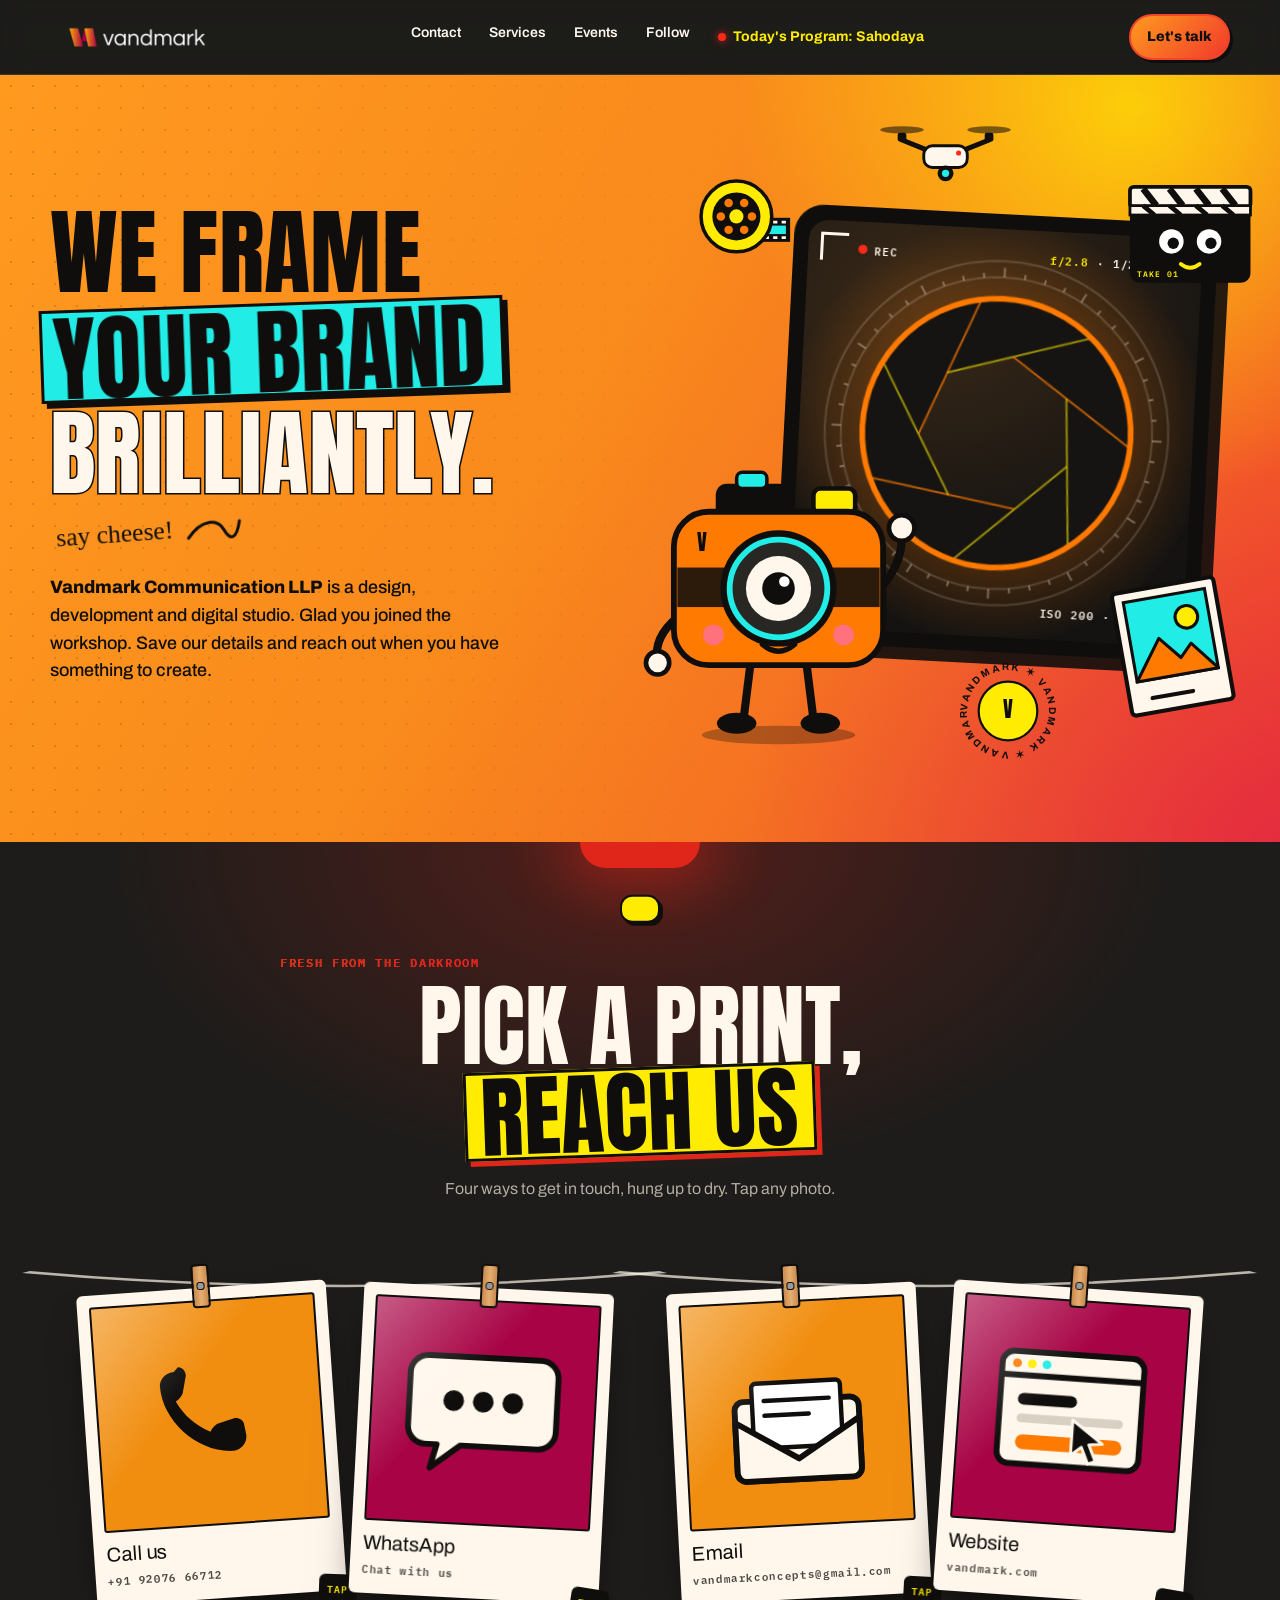
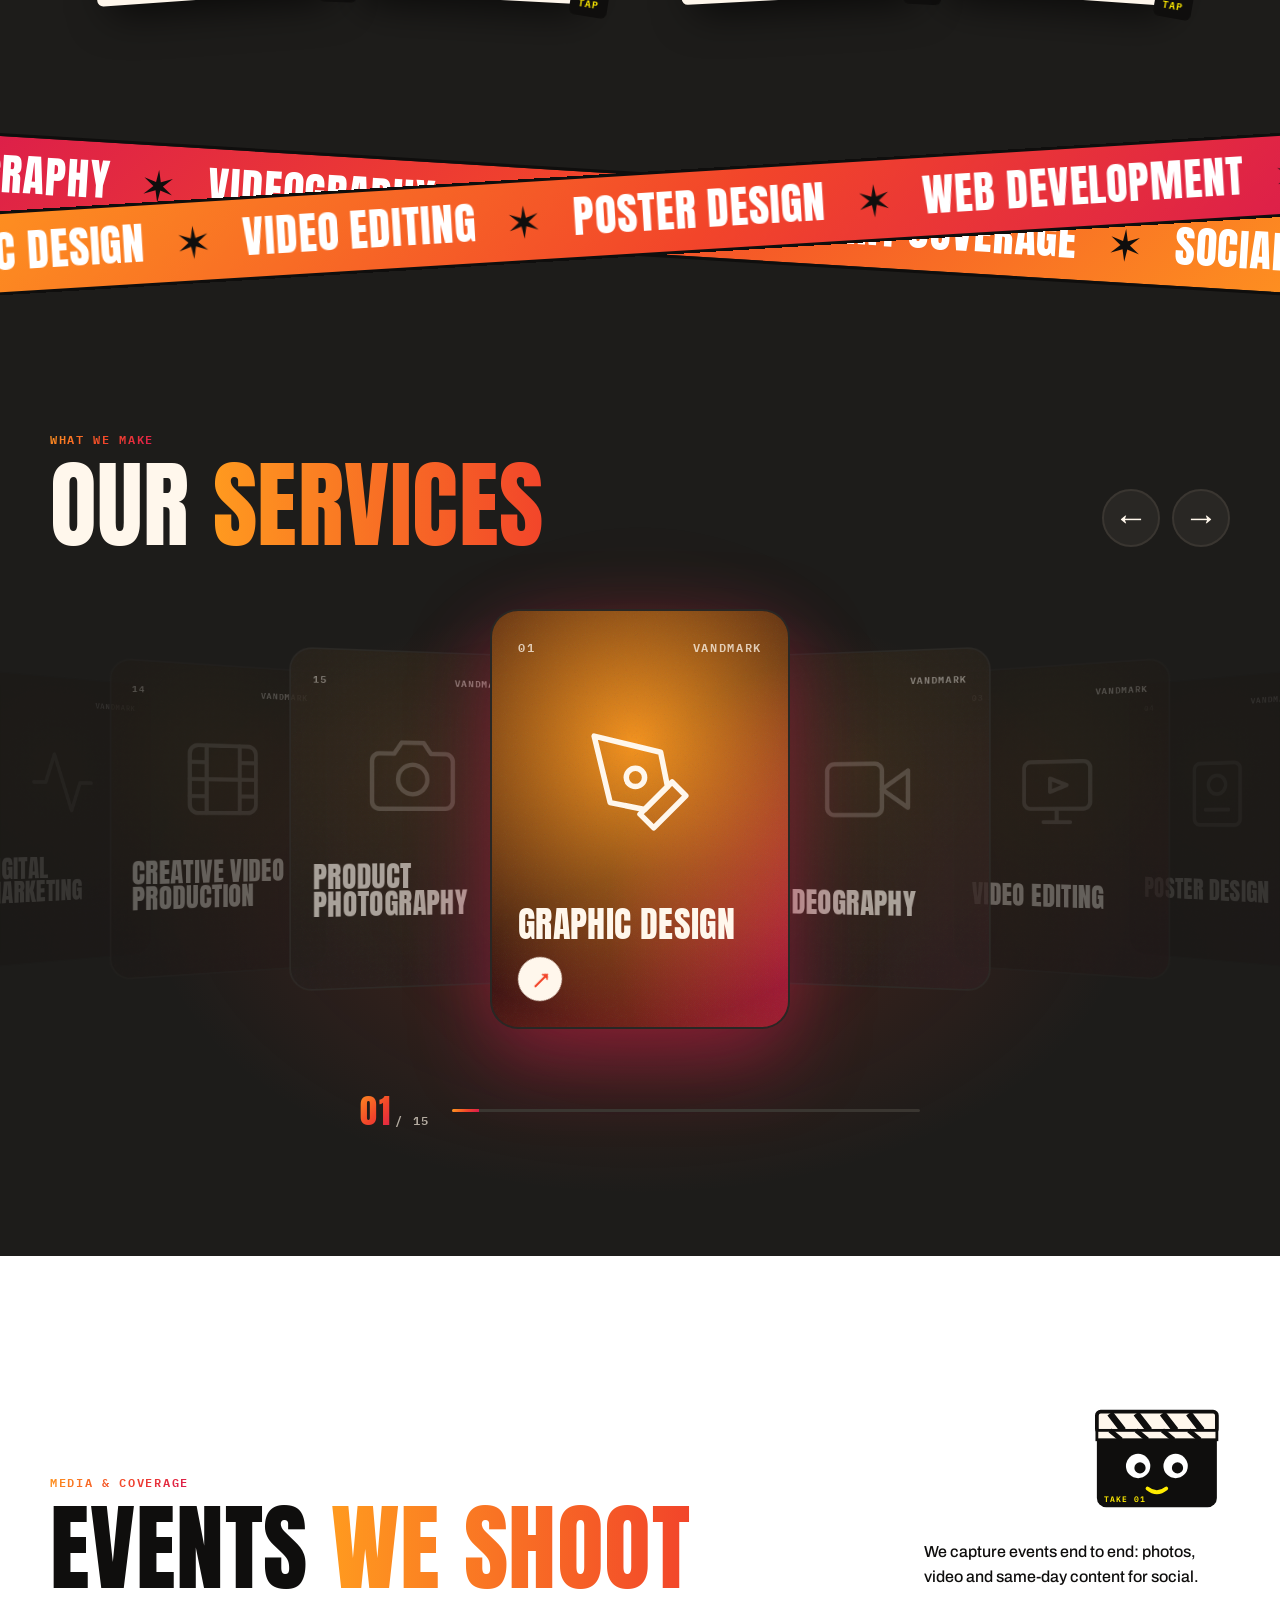
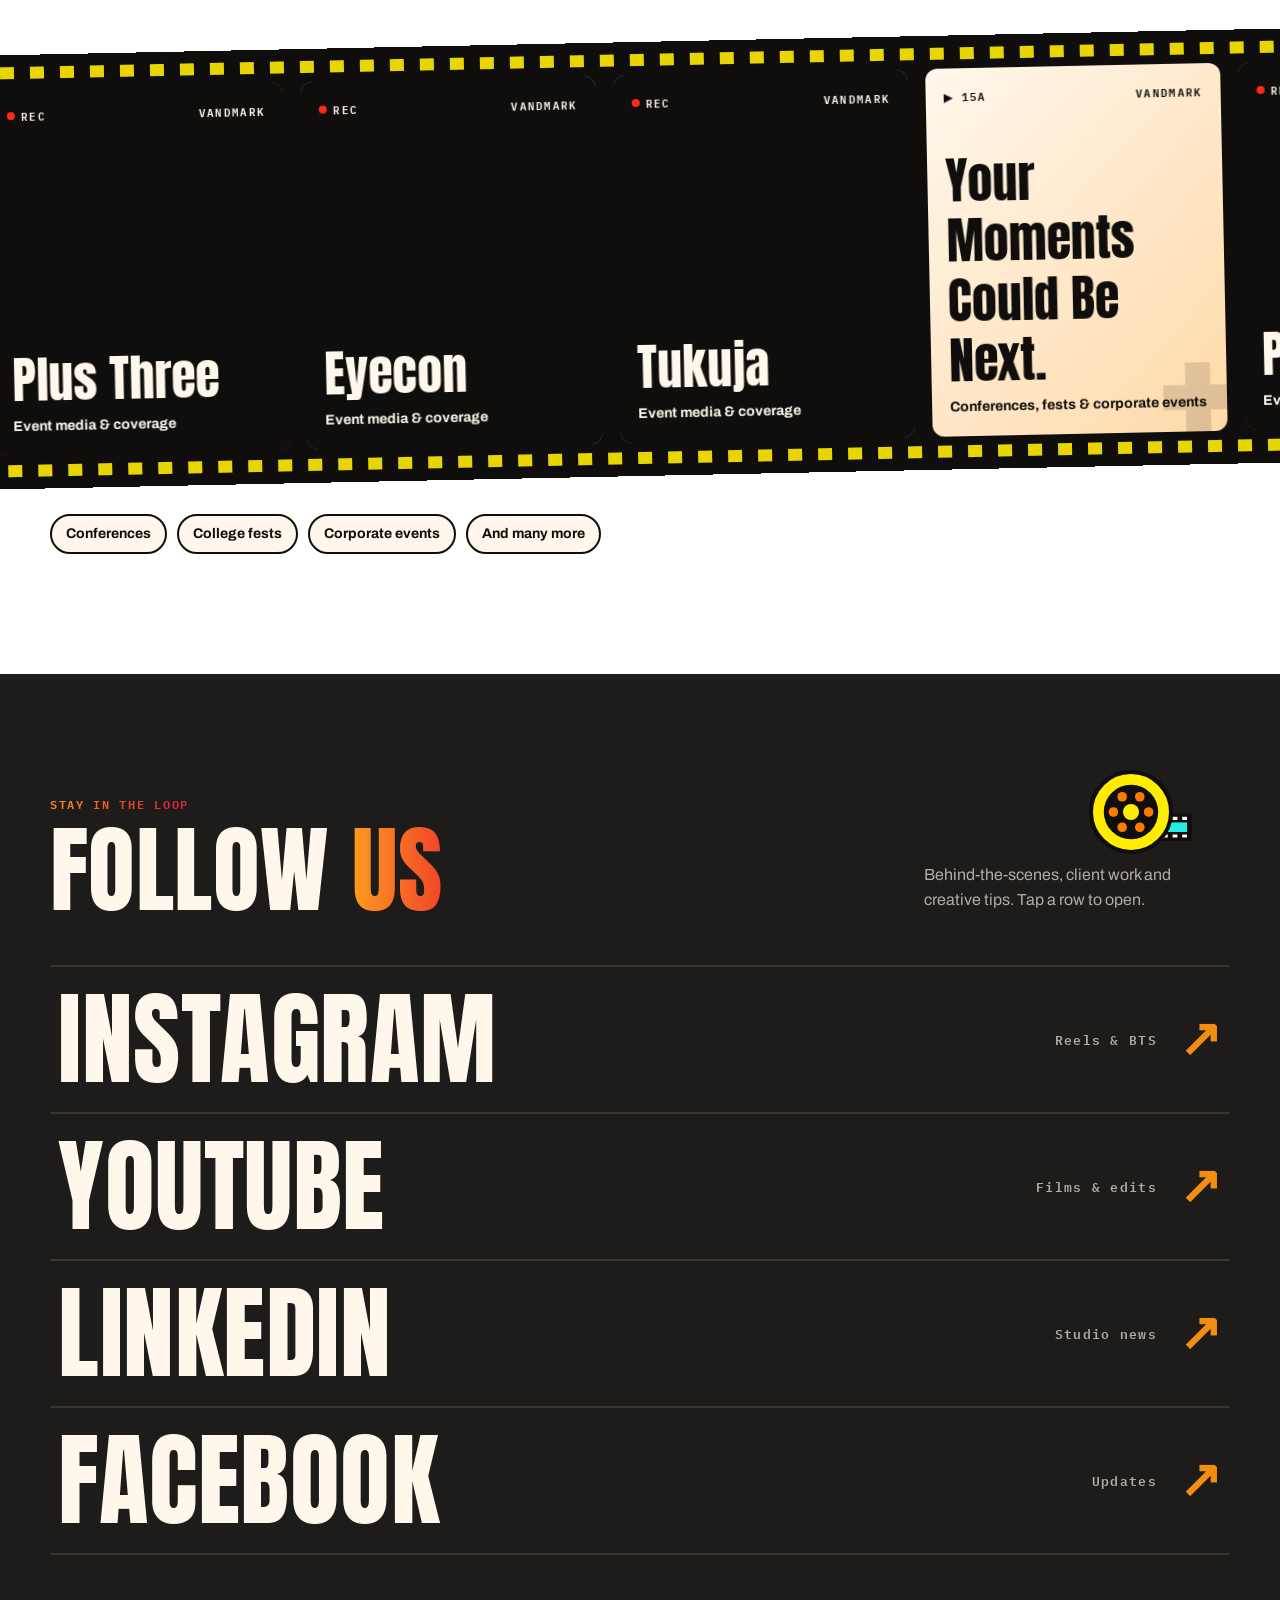
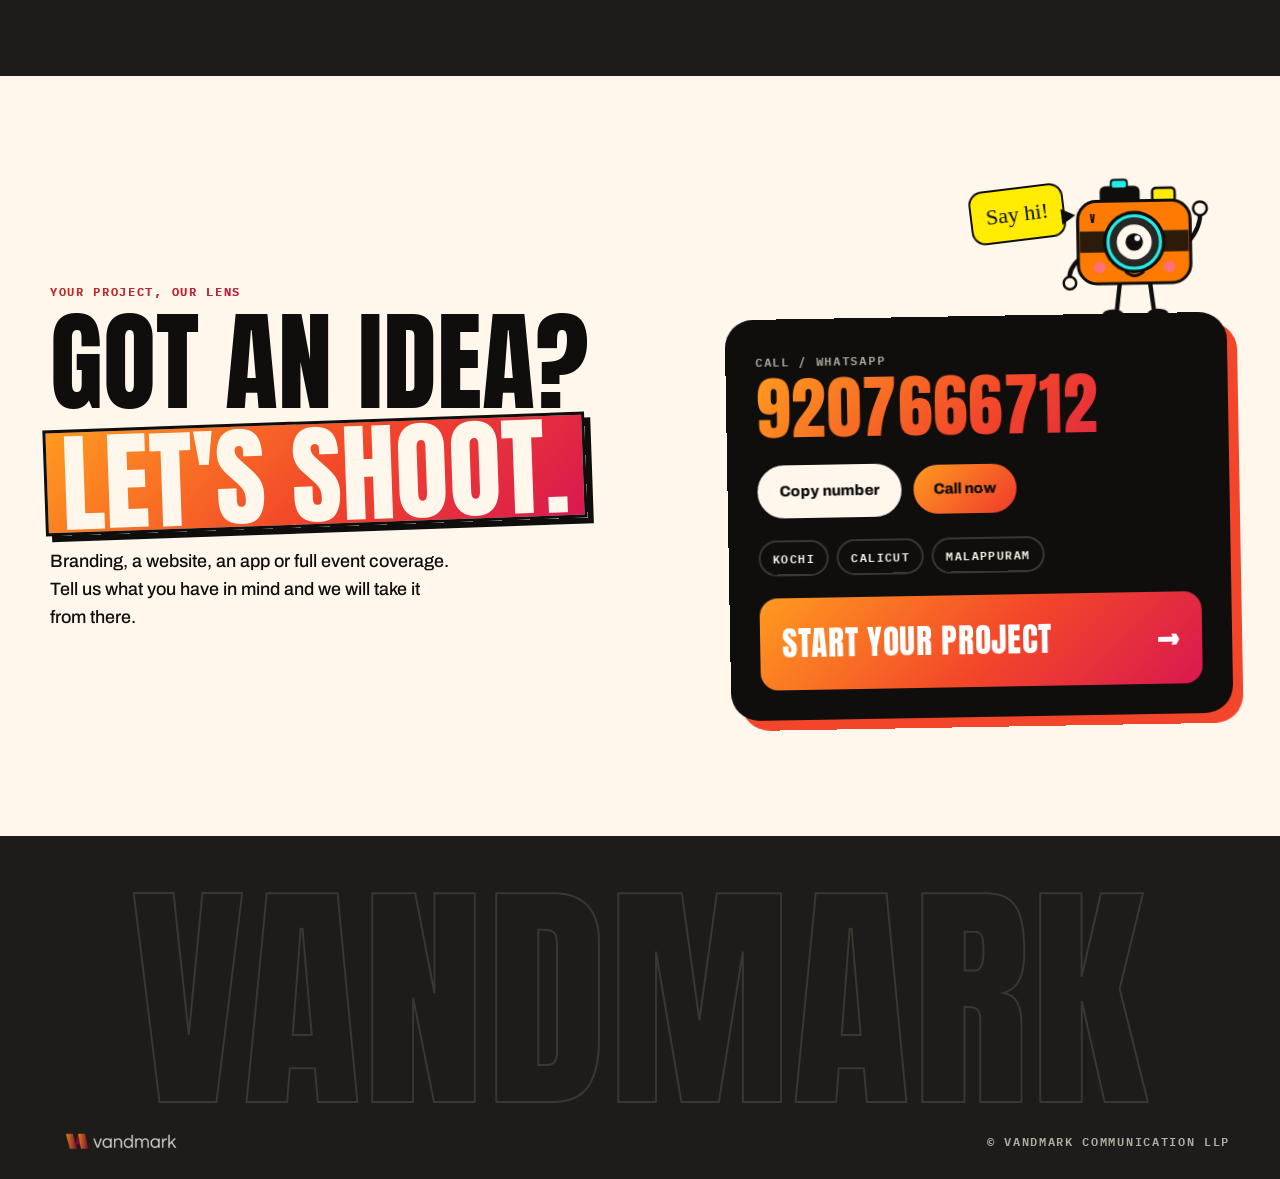
==== index.html @ 598155d4 "feat: add live Sahodaya program navigation link and redirect routes" ====
<!doctype html>
<html lang="en">

<head>
  <meta charset="utf-8">
  <meta name="viewport" content="width=device-width, initial-scale=1, viewport-fit=cover">
  <title>Vandmark Communication LLP</title>
  <meta name="description"
    content="Vandmark Communication LLP: design, development and digital studio. Kochi | Calicut | Malappuram.">
  <meta name="theme-color" content="#f2452a">
  <link rel="icon" href="assets/vandmark-logo.png">
  <link rel="preconnect" href="https://fonts.googleapis.com">
  <link rel="preconnect" href="https://fonts.gstatic.com" crossorigin>
  <link rel="stylesheet"
    href="https://fonts.googleapis.com/css2?family=Anton&family=Archivo:wght@400;500;600;700;800&family=IBM+Plex+Mono:wght@500;600&family=Permanent+Marker&display=swap">
  <link rel="stylesheet" href="style.css">
</head>

<body>
  <div class="shutter" id="shutter" aria-hidden="true"><i></i><i></i><b></b><span>VANDMARK</span></div>

  <header class="nav">
    <div class="in">
      <a href="#top" aria-label="Vandmark home"><img src="assets/vandmark-logo.png" alt="Vandmark"></a>
      <ul>
        <li><a href="#reach">Contact</a></li>
        <li><a href="#services">Services</a></li>
        <li><a href="#events">Events</a></li>
        <li><a href="#follow">Follow</a></li>
        <li><a href="https://sahodaya.holygraceacademy.com/" target="_blank" rel="noopener noreferrer" class="nav-live-item"><span class="live-dot" aria-hidden="true"></span>Today's Program: Sahodaya</a></li>
      </ul>
      <a href="https://sahodaya.holygraceacademy.com/" target="_blank" rel="noopener noreferrer" class="nav-mobile-live"><span class="live-dot" aria-hidden="true"></span>Sahodaya</a>
      <a class="btn o" data-link="whatsapp">Let's talk</a>
    </div>
  </header>

  <main id="top">
    <!-- HERO -->
    <section class="hero ld">
      <div class="in">
        <div class="hero-l">
          <h1><span>We frame</span><span class="t1">your brand</span><span class="t2">brilliantly.</span></h1>
          <div class="scribble">say cheese! <svg viewBox="0 0 60 30">
              <path d="M4 22 C 18 4, 34 4, 40 16 S 52 26, 56 8" />
            </svg></div>
          <p class="lede"><strong>Vandmark Communication LLP</strong> is a design, development and digital studio. Glad
            you joined the workshop. Save our details and reach out when you have something to create.</p>

        </div>

        <div class="stage" id="stage">
          <div class="vf layer" data-depth="6">
            <div class="vf-scr"><canvas id="ap"></canvas></div>
            <i class="c tl"></i><i class="c tr"></i><i class="c bl"></i><i class="c br"></i>
            <div class="rd top"><span class="rec">REC</span><span><span class="fval" id="fval">f/2.8</span> ·
                1/250</span></div>
            <div class="rd bot"><span>ISO 200 · 4K</span></div>
          </div>
          <div class="layer l-roll" data-depth="22" aria-hidden="true">
            <div class="roll-slot"></div>
          </div>
          <div class="layer l-drone" data-depth="30" aria-hidden="true">
            <div class="drone-slot"></div>
          </div>
          <div class="layer l-clap" data-depth="18" aria-hidden="true">
            <div class="clap-slot"></div>
          </div>
          <div class="layer l-pola" data-depth="26" aria-hidden="true">
            <div class="pola-slot"></div>
          </div>
          <div class="layer l-mascot" data-depth="12" aria-hidden="true">
            <div class="mascot-slot"></div>
          </div>
          <div class="stamp" aria-hidden="true">
            <svg viewBox="0 0 150 150">
              <defs>
                <path id="circ" d="M75,75 m-56,0 a56,56 0 1,1 112,0 a56,56 0 1,1 -112,0" />
              </defs>
              <circle cx="75" cy="75" r="40" fill="#FFEC00" stroke="#0F0E0D" stroke-width="3" />
              <text>
                <textPath href="#circ">VANDMARK ✶ VANDMARK ✶ VANDMARK ✶ </textPath>
              </text>
              <text x="75" y="85" text-anchor="middle"
                style="font:400 28px Anton, Impact, sans-serif;letter-spacing:0;fill:#0F0E0D">V</text>
            </svg>
          </div>
        </div>
      </div>
    </section>

    <!-- DARKROOM CONTACT -->
    <section class="darkroom" id="reach">
      <div class="safelight" aria-hidden="true"></div>
      <div class="in">
        <div class="dr-head">
          <span class="kicker mono">Fresh from the darkroom</span>
          <h2>Pick a print, <span class="hl">reach us</span></h2>
          <p>Four ways to get in touch, hung up to dry. Tap any photo.</p>
        </div>
        <div class="lines">
          <div class="line">
            <svg class="string" viewBox="0 0 100 44" preserveAspectRatio="none" aria-hidden="true">
              <path d="M0 6 Q 50 34 100 6" />
            </svg>
            <a class="pol" data-link="call" style="--t:-4deg;--d:0s"><span class="peg"></span><span class="pol-in">
                <span class="photo" style="--pc:var(--orange)"><svg viewBox="0 0 120 110" aria-hidden="true">
                    <g class="sc-phone">
                      <path
                        d="M38 26c-7 0-10 6-10 9 0 24 23 47 47 47 3 0 9-3 9-10l-1-7c0-3-3-5-6-5l-12 3c-2 1-4 3-5 5-10-5-17-12-22-22 2-1 4-3 5-5l3-12c0-3-2-6-5-6z"
                        fill="#0F0E0D" />
                    </g>
                    <path class="sc-wave" d="M80 20a18 18 0 0 1 18 18" stroke="#0F0E0D" stroke-width="5" fill="none"
                      stroke-linecap="round" />
                    <path class="sc-wave w2" d="M82 6a32 32 0 0 1 30 30" stroke="#0F0E0D" stroke-width="5" fill="none"
                      stroke-linecap="round" />
                  </svg></span>
                <span class="pcap">Call us</span><span class="psub">+91 92076 66712</span></span><span
                class="tap">TAP</span></a>
            <a class="pol" data-link="whatsapp" style="--t:3deg;--d:.6s"><span class="peg"></span><span class="pol-in">
                <span class="photo" style="--pc:var(--pink)"><svg viewBox="0 0 120 110" aria-hidden="true">
                    <g class="sc-bub">
                      <path
                        d="M22 18h76a12 12 0 0 1 12 12v36a12 12 0 0 1-12 12H46l-20 16 4-16h-8a12 12 0 0 1-12-12V30a12 12 0 0 1 12-12z"
                        fill="#FFF7EC" stroke="#0F0E0D" stroke-width="4" stroke-linejoin="round" />
                      <circle class="sc-dot" cx="40" cy="48" r="7" fill="#0F0E0D" />
                      <circle class="sc-dot d2" cx="60" cy="48" r="7" fill="#0F0E0D" />
                      <circle class="sc-dot d3" cx="80" cy="48" r="7" fill="#0F0E0D" />
                    </g>
                  </svg></span>
                <span class="pcap">WhatsApp</span><span class="psub">Chat with us</span></span><span
                class="tap">TAP</span></a>
          </div>
          <div class="line">
            <svg class="string" viewBox="0 0 100 44" preserveAspectRatio="none" aria-hidden="true">
              <path d="M0 6 Q 50 34 100 6" />
            </svg>
            <a class="pol" data-link="email" style="--t:-3deg;--d:.3s"><span class="peg"></span><span class="pol-in">
                <span class="photo" style="--pc:var(--orange)"><svg viewBox="0 0 120 110" aria-hidden="true">
                    <path class="sc-heart" d="M60 38c-6-10-20-6-18 4 2 8 18 16 18 16s16-8 18-16c2-10-12-14-18-4z"
                      fill="#FF6FA5" stroke="#0F0E0D" stroke-width="3" />
                    <rect x="18" y="46" width="84" height="54" rx="6" fill="#FFF7EC" stroke="#0F0E0D"
                      stroke-width="4" />
                    <g class="sc-letter">
                      <rect x="30" y="34" width="60" height="44" rx="3" fill="#fff" stroke="#0F0E0D" stroke-width="3" />
                      <path d="M38 46h44M38 56h30" stroke="#0F0E0D" stroke-width="3" stroke-linecap="round" />
                    </g>
                    <path d="M18 60l42 26 42-26v34a6 6 0 0 1-6 6H24a6 6 0 0 1-6-6z" fill="#FFF7EC" stroke="#0F0E0D"
                      stroke-width="4" stroke-linejoin="round" />
                  </svg></span>
                <span class="pcap">Email</span><span class="psub"
                  id="qk-email">vandmarkconcepts@gmail.com</span></span><span class="tap">TAP</span></a>
            <a class="pol" data-link="website" href="https://vandmark.com/" target="_blank" rel="noopener noreferrer" style="--t:4deg;--d:.9s"><span class="peg"></span><span class="pol-in">
                <span class="photo" style="--pc:var(--pink)"><svg viewBox="0 0 120 110" aria-hidden="true">
                    <rect x="12" y="16" width="96" height="76" rx="8" fill="#FFF7EC" stroke="#0F0E0D"
                      stroke-width="4" />
                    <path d="M12 32h96" stroke="#0F0E0D" stroke-width="4" />
                    <circle cx="22" cy="24" r="3" fill="#FF7A00" />
                    <circle cx="32" cy="24" r="3" fill="#FFEC00" />
                    <circle cx="42" cy="24" r="3" fill="#21ECE6" />
                    <rect x="24" y="44" width="40" height="8" rx="4" fill="#0F0E0D" />
                    <rect x="24" y="58" width="72" height="6" rx="3" fill="#D9D0C4" />
                    <rect class="sc-load" x="24" y="72" width="72" height="10" rx="5" fill="#FF7A00" />
                    <g class="sc-cursor">
                      <path d="M62 60l0 24 7-6 5 11 5-2-5-11 9-1z" fill="#0F0E0D" stroke="#FFF7EC" stroke-width="2"
                        stroke-linejoin="round" />
                    </g>
                  </svg></span>
                <span class="pcap">Website</span><span class="psub">vandmark.com</span></span><span
                class="tap">TAP</span></a>
          </div>
        </div>
      </div>
    </section>

    <div class="tapes" aria-hidden="true">
      <div class="band c">
        <div class="track" id="t2"></div>
      </div>
      <div class="band y">
        <div class="track" id="t1"></div>
      </div>
    </div>

    <!-- SERVICES -->
    <section class="sec" id="services">
      <div class="in">
        <div class="sh">
          <h2><span class="kicker mono">What we make</span>Our <span class="o">services</span></h2>
          <div class="sh-side">
            <div class="sv-nav">
              <button type="button" id="svPrev" aria-label="Previous service">←</button>
              <button type="button" id="svNext" aria-label="Next service">→</button>
            </div>
          </div>
        </div>
      </div>
      <div class="sv-wrap">
        <div class="sv-word" id="svWord" aria-hidden="true">DESIGN</div>
        <div class="sv-stage" id="svStage"></div>
      </div>
      <div class="in">
        <div class="sv-bottom">
          <div class="sv-count mono"><b id="svCur">01</b>/ <span id="svTot">15</span></div>
          <div class="sv-bar"><i id="svBar"></i></div>
        </div>
      </div>
    </section>

    <!-- EVENTS -->
    <section class="sec events" id="events">
      <div class="in">
        <div class="sh">
          <h2><span class="kicker mono">Media &amp; coverage</span>Events <span class="o">we shoot</span></h2>
          <div class="sh-side">
            <div class="clap-wrap clap-slot" aria-hidden="true"></div>
            <p>We capture events end to end: photos, video and same-day content for social.</p>
          </div>
        </div>
      </div>
      <div class="reel" aria-label="Events we have covered">
        <div class="rtrack" id="reel"></div>
      </div>
      <div class="in">
        <div class="note"><span class="chip">Conferences</span><span class="chip">College fests</span><span
            class="chip">Corporate events</span><span class="chip">And many more</span></div>
      </div>
    </section>

    <!-- FOLLOW -->
    <section class="sec" id="follow">
      <div class="follow-roll roll-slot" aria-hidden="true"></div>
      <div class="in">
        <div class="sh">
          <h2><span class="kicker mono">Stay in the loop</span>Follow <span class="o">us</span></h2>
          <p>Behind-the-scenes, client work and creative tips. Tap a row to open.</p>
        </div>
        <div class="rows">
          <a class="row" data-link="instagram" style="--rc:var(--grad)"><span class="nm">Instagram</span><span
              class="end"><span class="hd">Reels &amp; BTS</span><span class="ar">↗</span></span></a>
          <a class="row" data-link="youtube" style="--rc:var(--yellow)"><span class="nm">YouTube</span><span
              class="end"><span class="hd">Films &amp; edits</span><span class="ar">↗</span></span></a>
          <a class="row" data-link="linkedin" style="--rc:var(--cyan)"><span class="nm">LinkedIn</span><span
              class="end"><span class="hd">Studio news</span><span class="ar">↗</span></span></a>
          <a class="row" data-link="facebook" style="--rc:var(--grad-r)"><span class="nm">Facebook</span><span
              class="end"><span class="hd">Updates</span><span class="ar">↗</span></span></a>
        </div>
      </div>
    </section>

    <!-- CONTACT -->
    <section class="sec contact" id="contact">
      <div class="in">
        <div>
          <span class="kicker mono" style="color:var(--orange-deep)">Your project, our lens</span>
          <h2>Got an idea?<br><em>Let's shoot.</em></h2>
          <p class="lede">Branding, a website, an app or full event coverage. Tell us what you have in mind and we will
            take it from there.</p>
        </div>
        <div class="card">
          <div class="peek mascot-slot" aria-hidden="true"></div>
          <div class="bubble" aria-hidden="true">Say hi!</div>
          <div>
            <span class="mono" style="color:var(--muted)">Call / WhatsApp</span>
            <div class="num" id="num">9207666712</div>
          </div>
          <div class="acts">
            <button class="btn copy" id="copy" type="button">Copy number</button>
            <a class="btn o" data-link="call">Call now</a>
          </div>
          <div class="cities"><span>Kochi</span><span>Calicut</span><span>Malappuram</span></div>
          <a class="big-cta" data-link="project">Start your project <span class="arw">→</span></a>
        </div>
      </div>
    </section>
  </main>

  <footer>
    <div class="wm" aria-hidden="true">Vandmark</div>
    <div class="in fb mono"><img src="assets/vandmark-logo.png" alt="Vandmark"><span>© Vandmark Communication LLP</span>
    </div>
  </footer>

  <div class="toast" id="toast" role="status"></div>

  <script src="script.js"></script>
</body>

</html>
---- style.css ----
:root {
  padding-top: env(safe-area-inset-top, 0px);
  padding-bottom: env(safe-area-inset-bottom, 0px)
}

body {
  margin: 0
}

img {
  max-width: 100%
}

[hidden] {
  display: none !important
}

/* Layout: full-bleed alternating bands. Orange hero with a camera mascot, live viewfinder and floating gear stickers; a darkroom section with polaroids hanging on a line; crossed tapes; bento services with animated mini-scenes; film reel of event videos; giant social rows; paper contact with the mascot waving; outlined wordmark footer. Single committed look. */
:root {
  --ink: #1D1C1A;
  --ink-2: #292724;
  --ink-3: #3A3631;
  --orange: #f18e10;
  --orange-deep: #bb2738;
  --yellow: #FFEC00;
  --cyan: #21ECE6;
  --pink: #a80445;
  --paper: #FFF7EC;
  --muted: #B4ACA1;
  --line: #0F0E0D;
  --safe: #E0261B;
  --display: "Anton", "Impact", "Arial Narrow Bold", sans-serif;
  --body: "Archivo", "Helvetica Neue", Arial, sans-serif;
  --mono: "IBM Plex Mono", ui-monospace, Menlo, monospace;
  --hand: "Permanent Marker", "Comic Sans MS", "Marker Felt", cursive;
  color-scheme: dark;
}

* {
  box-sizing: border-box
}

html {
  background: var(--ink);
  scroll-behavior: smooth
}

body {
  background: var(--ink);
  color: var(--paper);
  font-family: var(--body);
  font-size: 16px;
  line-height: 1.55;
  overflow-x: clip;
  -webkit-tap-highlight-color: transparent
}

body::before {
  content: "";
  position: fixed;
  inset: 0 0 auto;
  height: env(safe-area-inset-top, 0px);
  z-index: 60;
  background: var(--ink)
}

a {
  color: inherit;
  text-decoration: none
}

button {
  font: inherit;
  color: inherit
}

svg {
  overflow: visible
}

:focus-visible {
  outline: 3px solid var(--cyan);
  outline-offset: 4px;
  border-radius: 8px
}

.in {
  max-width: 1220px;
  margin: 0 auto;
  padding-left: max(20px, env(safe-area-inset-left, 0px));
  padding-right: max(20px, env(safe-area-inset-right, 0px))
}

.mono {
  font: 600 12px var(--mono);
  letter-spacing: .14em;
  text-transform: uppercase
}

/* ---------- shutter intro ---------- */
.shutter {
  position: fixed;
  inset: 0;
  z-index: 100;
  pointer-events: none
}

.shutter i {
  position: absolute;
  left: 0;
  right: 0;
  height: 50.5%;
  background: var(--ink)
}

.shutter i:first-child {
  top: 0;
  border-bottom: 8px solid var(--orange);
  animation: shTop .75s cubic-bezier(.7, 0, .2, 1) .4s forwards
}

.shutter i:nth-child(2) {
  bottom: 0;
  border-top: 8px solid var(--yellow);
  animation: shBot .75s cubic-bezier(.7, 0, .2, 1) .4s forwards
}

.shutter b {
  position: absolute;
  inset: 0;
  background: #fff;
  opacity: 0;
  animation: flash .7s ease-out .45s forwards
}

.shutter span {
  position: absolute;
  left: 50%;
  top: 50%;
  transform: translate(-50%, -50%);
  font: 600 13px var(--mono);
  letter-spacing: .3em;
  color: var(--orange);
  z-index: 2;
  animation: fadeOut .2s linear .35s forwards
}

@keyframes shTop {
  to {
    transform: translateY(-105%)
  }
}

@keyframes shBot {
  to {
    transform: translateY(105%)
  }
}

@keyframes flash {
  0% {
    opacity: .9
  }

  100% {
    opacity: 0
  }
}

@keyframes fadeOut {
  to {
    opacity: 0
  }
}

.shutter.done {
  display: none
}

/* ---------- nav ---------- */
.nav {
  position: sticky;
  top: env(safe-area-inset-top, 0px);
  z-index: 40;
  background: rgba(29, 28, 26, .86);
  backdrop-filter: blur(12px);
  -webkit-backdrop-filter: blur(12px);
  border-bottom: 1px solid var(--ink-3)
}

.nav .in {
  display: flex;
  align-items: center;
  justify-content: space-between;
  gap: 16px;
  padding-block: 14px
}

.nav img {
  height: 22px;
  width: auto;
  display: block
}

.nav ul {
  display: flex;
  gap: 28px;
  list-style: none;
  margin: 0;
  padding: 0;
  font-weight: 600;
  font-size: 14px
}

.nav ul a {
  position: relative;
  padding: 4px 0
}

.nav ul a::after {
  content: "";
  position: absolute;
  left: 0;
  right: 0;
  bottom: -2px;
  height: 2px;
  background: var(--orange);
  transform: scaleX(0);
  transform-origin: left;
  transition: transform .25s
}

.nav ul a:hover::after {
  transform: scaleX(1)
}

.nav-live-item {
  display: inline-flex;
  align-items: center;
  gap: 7px;
  color: var(--yellow) !important;
  font-weight: 700;
}

.live-dot {
  display: inline-block;
  width: 8px;
  height: 8px;
  border-radius: 50%;
  background: #FF2A1A;
  box-shadow: 0 0 8px rgba(255, 42, 26, 0.85);
  animation: blink 1.1s steps(2) infinite;
  flex-shrink: 0;
}

.nav-mobile-live {
  display: none;
}

.btn {
  display: inline-flex;
  align-items: center;
  gap: 10px;
  font-weight: 800;
  font-size: 15px;
  padding: 13px 20px;
  border-radius: 999px;
  border: 2px solid var(--line);
  transition: transform .15s, box-shadow .15s, background .2s;
  cursor: pointer;
  white-space: nowrap
}

.btn.o {
  background: var(--orange);
  color: var(--line);
  box-shadow: 3px 3px 0 var(--line)
}

.btn.k {
  background: var(--line);
  color: var(--paper)
}

.btn.g {
  background: transparent;
  color: var(--line)
}

.btn:hover {
  transform: translate(-2px, -2px);
  box-shadow: 5px 5px 0 var(--line)
}

.btn:active {
  transform: translate(2px, 2px);
  box-shadow: 0 0 0 var(--line)
}

.nav .btn {
  padding: 10px 16px;
  font-size: 14px;
  border-color: var(--orange)
}

/* ---------- hero ---------- */
.hero {
  background: var(--orange);
  color: var(--line);
  position: relative;
  overflow: hidden
}

.hero::before {
  content: "";
  position: absolute;
  width: 900px;
  height: 900px;
  right: -300px;
  top: -420px;
  border-radius: 50%;
  background: radial-gradient(circle, rgba(255, 236, 0, .75), transparent 62%);
  pointer-events: none
}

.hero::after {
  content: "";
  position: absolute;
  inset: 0;
  background-image: radial-gradient(rgba(15, 14, 13, .16) 1.2px, transparent 1.3px);
  background-size: 22px 22px;
  pointer-events: none;
  mask-image: linear-gradient(90deg, #000, transparent 60%);
  -webkit-mask-image: linear-gradient(90deg, #000, transparent 60%)
}

.hero .in {
  position: relative;
  z-index: 1;
  display: grid;
  grid-template-columns: 1fr 1fr;
  gap: 64px;
  align-items: center;
  padding-block: 88px 110px
}

.hero-l {
  min-width: 0;
  container-type: inline-size
}

.welcome {
  display: inline-flex;
  align-items: center;
  gap: 10px;
  background: var(--line);
  color: var(--paper);
  border-radius: 999px;
  padding: 8px 14px 8px 10px;
  margin-bottom: 28px
}

.welcome .dot {
  width: 9px;
  height: 9px;
  border-radius: 50%;
  background: var(--cyan);
  box-shadow: 0 0 0 4px rgba(33, 236, 230, .25);
  animation: pulse 1.8s ease-in-out infinite
}

@keyframes pulse {
  50% {
    box-shadow: 0 0 0 8px rgba(33, 236, 230, 0)
  }
}

h1 {
  margin: 0;
  font-family: var(--display);
  font-weight: 400;
  text-transform: uppercase;
  line-height: .88;
  font-size: clamp(44px, 17cqi, 124px);
  letter-spacing: .004em
}

h1 span {
  display: block;
  width: max-content;
  max-width: 100%;
  white-space: nowrap
}

h1 .t1 {
  background: var(--cyan);
  padding: 4px 14px 0 10px;
  margin-left: -10px;
  transform: rotate(-2deg);
  border: 3px solid var(--line);
  box-shadow: 5px 5px 0 var(--line);
  margin-block: 10px 14px
}

h1 .t2 {
  color: var(--paper);
  -webkit-text-stroke: 3px var(--line);
  paint-order: stroke fill
}

.scribble {
  display: inline-block;
  font-family: var(--hand);
  font-size: clamp(20px, 2vw, 28px);
  color: var(--line);
  transform: rotate(-4deg);
  margin: 18px 0 0 6px
}

.scribble svg {
  width: 60px;
  height: 30px;
  vertical-align: middle;
  margin-left: 4px
}

.scribble path {
  stroke: var(--line);
  stroke-width: 3;
  fill: none;
  stroke-linecap: round;
  stroke-dasharray: 90;
  stroke-dashoffset: 90;
  animation: draw 1s ease 2s forwards
}

@keyframes draw {
  to {
    stroke-dashoffset: 0
  }
}

.lede {
  margin: 22px 0 0;
  font-size: clamp(16px, 1.4vw, 19px);
  font-weight: 500;
  max-width: 46ch
}

.lede strong {
  font-weight: 800
}

.cta-row {
  display: flex;
  flex-wrap: wrap;
  gap: 12px;
  margin-top: 32px
}

/* stage: viewfinder + characters */
.stage {
  position: relative;
  width: 100%;
  max-width: 580px;
  aspect-ratio: 1/1.02;
  margin-left: auto
}

.layer {
  position: absolute;
  transition: transform .25s ease-out;
  will-change: transform
}

.vf {
  position: absolute;
  inset: 9% 4% 14% 20%;
  background: var(--line);
  border-radius: 30px;
  border: 3px solid var(--line);
  overflow: hidden;
  box-shadow: 12px 12px 0 rgba(15, 14, 13, .9);
  transform: rotate(3deg);
  color: var(--paper)
}

.vf-scr {
  position: absolute;
  inset: 12px;
  border-radius: 20px;
  overflow: hidden;
  background: radial-gradient(120% 90% at 30% 20%, #3b2a18, #141312 70%)
}

.vf-scr canvas {
  position: absolute;
  inset: 0;
  width: 100%;
  height: 100%
}

.vf .c {
  position: absolute;
  width: 28px;
  height: 28px;
  border: 3px solid var(--paper);
  z-index: 3
}

.vf .c.tl {
  top: 24px;
  left: 24px;
  border-right: 0;
  border-bottom: 0
}

.vf .c.tr {
  top: 24px;
  right: 24px;
  border-left: 0;
  border-bottom: 0
}

.vf .c.bl {
  bottom: 24px;
  left: 24px;
  border-right: 0;
  border-top: 0
}

.vf .c.br {
  bottom: 24px;
  right: 24px;
  border-left: 0;
  border-top: 0
}

.vf .rd {
  position: absolute;
  left: 62px;
  right: 62px;
  display: flex;
  justify-content: space-between;
  gap: 8px;
  z-index: 3;
  font: 600 11px var(--mono);
  letter-spacing: .08em
}

.vf .rd.top {
  top: 30px
}

.vf .rd.bot {
  bottom: 30px;
  justify-content: flex-end
}

.rec {
  display: inline-flex;
  align-items: center;
  gap: 7px
}

.rec::before {
  content: "";
  width: 9px;
  height: 9px;
  border-radius: 50%;
  background: #FF2A1A;
  animation: blink 1.1s steps(2) infinite
}

@keyframes blink {
  50% {
    opacity: 0
  }
}

.fval {
  color: var(--yellow);
  font-variant-numeric: tabular-nums
}

.l-mascot {
  left: -6%;
  bottom: -4%;
  width: 50%;
  z-index: 5
}

.l-clap {
  right: -6%;
  top: -2%;
  width: 27%;
  z-index: 6
}

.l-roll {
  left: 4%;
  top: 2%;
  width: 19%;
  z-index: 4
}

.l-drone {
  left: 36%;
  top: -9%;
  width: 26%;
  z-index: 6
}

.l-pola {
  right: -2%;
  bottom: 0%;
  width: 24%;
  z-index: 6
}

.stamp {
  position: absolute;
  right: 30%;
  bottom: -6%;
  width: 110px;
  height: 110px;
  z-index: 7;
  pointer-events: none
}

.stamp svg {
  width: 100%;
  height: 100%;
  animation: spin 16s linear infinite
}

.stamp text {
  font: 700 13.5px var(--body);
  letter-spacing: .24em;
  fill: var(--line)
}

@keyframes spin {
  to {
    transform: rotate(360deg)
  }
}

/* hero load */
.ld h1 span,
.ld .welcome,
.ld .lede,
.ld .cta-row,
.ld .scribble {
  animation: rise .7s cubic-bezier(.2, 1.2, .4, 1) both
}

.ld .welcome {
  animation-delay: 1.0s
}

.ld h1 span:nth-child(1) {
  animation-delay: 1.08s
}

.ld h1 span:nth-child(2) {
  animation-delay: 1.18s;
  --r: -2deg
}

.ld h1 span:nth-child(3) {
  animation-delay: 1.28s
}

.ld .scribble {
  animation-delay: 1.36s;
  --r: -4deg
}

.ld .lede {
  animation-delay: 1.44s
}

.ld .cta-row {
  animation-delay: 1.52s
}

@keyframes rise {
  from {
    transform: translateY(40px) rotate(var(--r, 0deg));
    opacity: 0
  }
}

.ld .stage>* {
  animation: popUp .8s cubic-bezier(.2, 1.5, .4, 1) both
}

.ld .stage .vf {
  animation-delay: 1.05s
}

.ld .stage .l-mascot {
  animation-delay: 1.35s
}

.ld .stage .l-clap {
  animation-delay: 1.5s
}

.ld .stage .l-roll {
  animation-delay: 1.6s
}

.ld .stage .l-drone {
  animation-delay: 1.7s
}

.ld .stage .l-pola {
  animation-delay: 1.8s
}

.ld .stage .stamp {
  animation-delay: 1.9s
}

@keyframes popUp {
  from {
    transform: scale(.4) translateY(60px);
    opacity: 0
  }
}

/* ---------- characters ---------- */
.mascot .m-body {
  animation: bob 1.6s ease-in-out infinite;
  transform-origin: 120px 200px
}

.mascot .m-shadow {
  animation: shadow 1.6s ease-in-out infinite;
  transform-origin: 120px 252px
}

@keyframes bob {
  50% {
    transform: translateY(-10px)
  }
}

@keyframes shadow {
  50% {
    transform: scaleX(.82)
  }
}

.mascot .m-wave {
  animation: wave 1.1s ease-in-out infinite;
  transform-origin: 206px 128px
}

@keyframes wave {

  0%,
  100% {
    transform: rotate(8deg)
  }

  50% {
    transform: rotate(-26deg)
  }
}

.mascot .m-lid {
  animation: lid 4.2s ease-in-out infinite;
  transform-origin: 120px 95px;
  transform: scaleY(0)
}

@keyframes lid {

  0%,
  92%,
  100% {
    transform: scaleY(0)
  }

  95% {
    transform: scaleY(1)
  }
}

.mascot .m-burst {
  animation: burst 3.8s ease-out infinite;
  transform-origin: 168px 46px;
  opacity: 0
}

@keyframes burst {

  0%,
  70% {
    opacity: 0;
    transform: scale(.3)
  }

  74% {
    opacity: 1;
    transform: scale(1.1)
  }

  86% {
    opacity: 0;
    transform: scale(1.5)
  }

  100% {
    opacity: 0
  }
}

.mascot .m-bulb {
  animation: bulb 3.8s ease-out infinite
}

@keyframes bulb {

  0%,
  70%,
  86%,
  100% {
    fill: #FFEC00
  }

  74% {
    fill: #fff
  }
}

.mascot .m-pupil {
  transition: transform .15s ease-out
}

.mascot .m-leg-l {
  animation: legL 1.6s ease-in-out infinite;
  transform-origin: 96px 192px
}

.mascot .m-leg-r {
  animation: legL 1.6s ease-in-out .8s infinite;
  transform-origin: 144px 192px
}

@keyframes legL {
  50% {
    transform: rotate(6deg)
  }
}

.clap .c-top {
  animation: clap 2.2s cubic-bezier(.5, 0, .2, 1.4) infinite;
  transform-origin: 22px 58px
}

@keyframes clap {

  0%,
  30% {
    transform: rotate(-28deg)
  }

  42%,
  100% {
    transform: rotate(0)
  }
}

.clap .c-all {
  animation: jolt 2.2s ease infinite;
  transform-origin: 80px 140px
}

@keyframes jolt {
  42% {
    transform: none
  }

  46% {
    transform: translateY(3px) scaleY(.96)
  }

  52% {
    transform: none
  }
}

.clap .c-pupil {
  animation: look 4s ease-in-out infinite
}

@keyframes look {

  0%,
  40% {
    transform: translateX(0)
  }

  50%,
  80% {
    transform: translateX(4px)
  }

  90% {
    transform: translateX(-3px)
  }
}

.roll .r-spin {
  animation: spin 6s linear infinite;
  transform-origin: 60px 60px
}

.roll .r-tail {
  animation: tail 2.4s ease-in-out infinite;
  transform-origin: 96px 70px
}

@keyframes tail {
  50% {
    transform: rotate(8deg)
  }
}

.drone {
  animation: hover 2.6s ease-in-out infinite
}

@keyframes hover {
  50% {
    transform: translateY(-14px) rotate(-3deg)
  }
}

.drone .prop {
  animation: prop .18s linear infinite;
  transform-box: fill-box;
  transform-origin: center
}

@keyframes prop {
  50% {
    transform: scaleX(.2)
  }
}

.drone .d-led {
  animation: blink 1s steps(2) infinite
}

.pola-s {
  animation: float 4s ease-in-out infinite
}

@keyframes float {
  50% {
    transform: translateY(-12px) rotate(4deg)
  }
}

.pola-s .sun {
  animation: sunr 4s ease-in-out infinite
}

@keyframes sunr {
  50% {
    transform: translateY(-6px)
  }
}

/* ---------- darkroom contact ---------- */
.darkroom {
  position: relative;
  padding-block: 110px 120px;
  overflow: hidden;
  background: radial-gradient(60% 55% at 50% 0%, rgba(224, 38, 27, .28), transparent 70%), var(--ink)
}

.safelight {
  position: absolute;
  left: 50%;
  top: 0;
  transform: translateX(-50%);
  width: 120px;
  height: 26px;
  border-radius: 0 0 60px 60px;
  background: var(--safe);
  box-shadow: 0 0 60px 20px rgba(224, 38, 27, .45);
  animation: glow 3s ease-in-out infinite
}

@keyframes glow {
  50% {
    box-shadow: 0 0 90px 34px rgba(224, 38, 27, .6)
  }
}

.dr-head {
  text-align: center;
  max-width: 720px;
  margin: 0 auto 64px
}

.dr-head .kicker {
  color: var(--safe)
}

.dr-head h2 {
  margin: 0;
  font-family: var(--display);
  font-weight: 400;
  text-transform: uppercase;
  font-size: clamp(48px, 7vw, 100px);
  line-height: .9
}

.dr-head h2 .hl {
  display: inline-block;
  background: var(--yellow);
  color: var(--line);
  padding: 2px 14px 0;
  transform: rotate(-2deg);
  border: 3px solid var(--line);
  box-shadow: 5px 5px 0 var(--safe)
}

.dr-head p {
  color: var(--muted);
  margin: 22px auto 0;
  max-width: 46ch
}

.lines {
  display: grid;
  grid-template-columns: 1fr 1fr
}

.line {
  position: relative;
  display: flex;
  justify-content: space-around;
  gap: 14px;
  padding: 22px 2% 0
}

.line>svg.string {
  position: absolute;
  left: -4%;
  right: -4%;
  top: 0;
  width: 108%;
  height: 44px
}

.line>svg.string path {
  stroke: var(--paper);
  stroke-width: 2.5;
  fill: none;
  opacity: .7
}

.pol {
  position: relative;
  width: min(100%, 250px);
  display: block;
  transform-origin: 50% -10px;
  animation: swing 3.2s ease-in-out var(--d, 0s) infinite alternate;
  transform: rotate(var(--t, -3deg))
}

@keyframes swing {
  from {
    transform: rotate(var(--t, -3deg))
  }

  to {
    transform: rotate(calc(var(--t, -3deg) * -1))
  }
}

.pol .peg {
  position: absolute;
  left: 50%;
  top: -24px;
  width: 18px;
  height: 44px;
  margin-left: -9px;
  background: linear-gradient(90deg, #C88A4E, #E7AE71 50%, #C88A4E);
  border-radius: 4px;
  border: 2px solid var(--line);
  z-index: 3
}

.pol .peg::after {
  content: "";
  position: absolute;
  left: 3px;
  right: 3px;
  top: 16px;
  height: 6px;
  border-radius: 3px;
  background: #9A9A9A;
  border: 1.5px solid var(--line)
}

.pol-in {
  display: block;
  background: var(--paper);
  color: var(--line);
  padding: 12px 12px 16px;
  border-radius: 6px;
  box-shadow: 0 22px 40px -14px rgba(0, 0, 0, .7);
  transition: transform .3s cubic-bezier(.2, 1.4, .4, 1)
}

.pol:hover {
  animation-play-state: paused
}

.pol:hover .pol-in {
  transform: translateY(-10px) scale(1.05) rotate(calc(var(--t, -3deg) * -1))
}

.photo {
  display: block;
  aspect-ratio: 1/1;
  border-radius: 3px;
  background: var(--pc);
  position: relative;
  overflow: hidden;
  border: 2px solid var(--line)
}

.photo::after {
  content: "";
  position: absolute;
  inset: 0;
  background: linear-gradient(130deg, rgba(255, 255, 255, .35), transparent 40%);
  pointer-events: none
}

.photo svg {
  position: absolute;
  inset: 10%;
  width: 80%;
  height: 80%
}

.pcap {
  display: block;
  font-size: 20PX;
  line-height: 1;
  margin-top: 12px
}

.psub {
  display: block;
  font: 600 11px var(--mono);
  letter-spacing: .06em;
  margin-top: 6px;
  opacity: .75;
  overflow-wrap: anywhere
}

.pol .tap {
  position: absolute;
  right: -10px;
  bottom: -12px;
  background: var(--line);
  color: var(--yellow);
  font: 600 10px var(--mono);
  letter-spacing: .12em;
  padding: 5px 8px;
  border-radius: 6px;
  transform: rotate(6deg)
}

/* scene anims */
.sc-phone {
  animation: ring 1.4s ease-in-out infinite;
  transform-origin: 60px 55px
}

@keyframes ring {

  0%,
  40%,
  100% {
    transform: rotate(0)
  }

  5%,
  15%,
  25%,
  35% {
    transform: rotate(-12deg)
  }

  10%,
  20%,
  30% {
    transform: rotate(12deg)
  }
}

.sc-wave {
  animation: wavep 1.4s ease-out infinite;
  opacity: 0
}

.sc-wave.w2 {
  animation-delay: .2s
}

@keyframes wavep {
  0% {
    opacity: 0
  }

  10% {
    opacity: 1
  }

  40%,
  100% {
    opacity: 0
  }
}

.sc-dot {
  animation: dot 1.1s ease-in-out infinite
}

.sc-dot.d2 {
  animation-delay: .15s
}

.sc-dot.d3 {
  animation-delay: .3s
}

@keyframes dot {

  0%,
  60%,
  100% {
    transform: translateY(0)
  }

  30% {
    transform: translateY(-9px)
  }
}

.sc-bub {
  animation: bub 2.4s ease-in-out infinite;
  transform-origin: 30px 80px
}

@keyframes bub {
  50% {
    transform: scale(1.04) rotate(-2deg)
  }
}

.sc-letter {
  animation: letter 2.4s ease-in-out infinite
}

@keyframes letter {

  0%,
  100% {
    transform: translateY(18px)
  }

  45%,
  65% {
    transform: translateY(-6px)
  }
}

.sc-heart {
  animation: heart 2.4s ease-in-out infinite;
  transform-origin: 60px 30px;
  opacity: 0
}

@keyframes heart {

  0%,
  50% {
    opacity: 0;
    transform: translateY(10px) scale(.5)
  }

  65% {
    opacity: 1;
    transform: translateY(-4px) scale(1)
  }

  90%,
  100% {
    opacity: 0;
    transform: translateY(-16px)
  }
}

.sc-cursor {
  animation: cursor 3s ease-in-out infinite
}

@keyframes cursor {

  0%,
  100% {
    transform: translate(30px, 26px)
  }

  40% {
    transform: translate(0, 0)
  }

  48% {
    transform: translate(0, 0) scale(.85)
  }

  56% {
    transform: translate(0, 0)
  }
}

.sc-load {
  animation: load 3s ease-in-out infinite;
  transform-origin: 30px 0;
  transform-box: fill-box
}

@keyframes load {

  0%,
  45% {
    transform: scaleX(.15)
  }

  75%,
  100% {
    transform: scaleX(1)
  }
}

/* ---------- tapes ---------- */
.tapes {
  position: relative;
  height: 190px;
  overflow: hidden
}

.band {
  position: absolute;
  left: -10%;
  width: 120%;
  top: 50%;
  padding: 14px 0;
  border-block: 3px solid var(--line);
  overflow: hidden;
  white-space: nowrap;
  color: var(--line)
}

.band.y {
  background: #f18e10;
  transform: translateY(-50%) rotate(-3.5deg);
  z-index: 2
}

.band.c {
  background: #f18e10;
  transform: translateY(-50%) rotate(3.5deg)
}

.track {
  display: inline-flex;
  animation: marq 30s linear infinite;
  font-family: var(--display);
  font-size: clamp(28px, 3.4vw, 44px);
  text-transform: uppercase;
  letter-spacing: .02em;
  line-height: 1.1;
  color: #fff !important;
}

.band.c .track {
  animation-direction: reverse;
  animation-duration: 36s
}

.track span {
  padding-right: 30px
}

.track span::after {
  content: "✶";
  padding-left: 30px;
  color: var(--orange-deep)
}

@keyframes marq {
  to {
    transform: translateX(-50%)
  }
}

/* ---------- section heads ---------- */
.sec {
  padding-block: 120px;
  position: relative
}

.sh {
  display: grid;
  grid-template-columns: 1fr auto;
  align-items: end;
  gap: 24px;
  margin-bottom: 52px
}

.sh h2 {
  margin: 0;
  font-family: var(--display);
  font-weight: 400;
  text-transform: uppercase;
  font-size: clamp(52px, 7.5vw, 110px);
  line-height: .88;
  letter-spacing: .005em;
  min-width: 0
}

.sh h2 .o {
  color: transparent;
  -webkit-text-stroke: 2px var(--paper)
}

.sh p {
  margin: 0;
  max-width: 34ch;
  color: var(--muted);
  font-size: 16px
}

.sh-side {
  display: flex;
  flex-direction: column;
  align-items: flex-end;
  gap: 16px
}

.kicker {
  display: block;
  margin-bottom: 14px;
  color: var(--orange)
}

.float-deco {
  position: absolute;
  pointer-events: none;
  opacity: .9
}

/* ---------- events / film reel ---------- */
.events {
  background: #fff;
  color: var(--line);
  position: relative;
  overflow: hidden
}

.events .sh p {
  color: var(--line);
  font-weight: 500
}

.events .kicker {
  color: var(--line)
}

.events .sh h2 .o {
  -webkit-text-stroke-color: var(--line)
}

.events .clap-wrap {
  width: 150px
}

.reel {
  background: var(--line);
  padding: 30px 0;
  position: relative;
  overflow: hidden;
  transform: rotate(-1.2deg);
  margin-inline: -2%;
  border-block: 3px solid var(--line)
}

.reel::before,
.reel::after {
  content: "";
  position: absolute;
  left: 0;
  right: 0;
  height: 12px;
  background: repeating-linear-gradient(90deg, var(--yellow) 0 14px, transparent 14px 30px);
  opacity: .9;
  z-index: 2
}

.reel::before {
  top: 9px
}

.reel::after {
  bottom: 9px
}

.rtrack {
  display: flex;
  gap: 18px;
  width: max-content;
  animation: marq 34s linear infinite;
  padding-left: 18px
}

.reel:hover .rtrack {
  animation-play-state: paused
}

.fr {
  width: clamp(230px, 23vw, 310px);
  aspect-ratio: 4/5;
  border-radius: 12px;
  padding: 18px;
  display: flex;
  flex-direction: column;
  justify-content: space-between;
  color: var(--line);
  position: relative;
  overflow: hidden;
  flex: none;
  isolation: isolate
}

.fr.a {
  background: linear-gradient(135deg, var(--orange), var(--orange-deep))
}

.fr.b {
  background: linear-gradient(135deg, var(--cyan), #9ff7f3)
}

.fr.c {
  background: linear-gradient(135deg, var(--paper), #ffd9a8)
}

.fr video {
  position: absolute;
  inset: 0;
  width: 100%;
  height: 100%;
  object-fit: cover;
  z-index: -2;
  background: var(--line)
}

.fr.has-v {
  color: var(--paper)
}

.fr.has-v::after {
  content: "";
  position: absolute;
  inset: 0;
  z-index: -1;
  background: linear-gradient(180deg, rgba(15, 14, 13, .55) 0%, transparent 28%, transparent 50%, rgba(15, 14, 13, .85) 100%)
}

.fr.has-v .gl {
  display: none
}

.fr .code {
  font: 600 11px var(--mono);
  letter-spacing: .12em;
  display: flex;
  justify-content: space-between;
  position: relative
}

.fr .live {
  display: inline-flex;
  align-items: center;
  gap: 6px
}

.fr.has-v .live::before {
  content: "";
  width: 8px;
  height: 8px;
  border-radius: 50%;
  background: #FF2A1A;
  animation: blink 1.1s steps(2) infinite
}

.fr .big {
    font-family: var(--display);
    font-size: clamp(40px, 4vw, 50px);
    line-height: 1.2;
    /* text-transform: uppercase; */
    position: relative;
}
.fr .cap {
  font-weight: 700;
  font-size: 14px;
  margin-top: 6px;
  position: relative
}

.fr .gl {
  position: absolute;
  right: -10px;
  bottom: -50px;
  font-family: var(--display);
  font-size: 220px;
  line-height: 1;
  opacity: .13;
  z-index: -1
}

.fr .play {
  position: absolute;
  left: 50%;
  top: 44%;
  width: 64px;
  height: 64px;
  margin: -32px 0 0 -32px;
  border-radius: 50%;
  background: var(--line);
  display: none;
  place-items: center;
  animation: pp 2s ease-in-out infinite
}

.fr .play::after {
  content: "";
  border-left: 18px solid var(--paper);
  border-top: 11px solid transparent;
  border-bottom: 11px solid transparent;
  margin-left: 5px
}

.fr.has-v .play {
  display: none
}

@keyframes pp {
  50% {
    transform: scale(1.1)
  }
}

.events .note {
  margin-top: 38px;
  display: flex;
  flex-wrap: wrap;
  gap: 10px
}

.chip {
  border: 2px solid var(--line);
  border-radius: 999px;
  padding: 7px 14px;
  font-weight: 700;
  font-size: 14px;
  background: var(--paper)
}

/* ---------- follow ---------- */
.rows {
  border-top: 2px solid var(--ink-3)
}

.row {
  position: relative;
  display: flex;
  align-items: center;
  justify-content: space-between;
  gap: 16px;
  padding: 24px 8px;
  border-bottom: 2px solid var(--ink-3);
  overflow: hidden;
  cursor: pointer
}

.row::before {
  content: "";
  position: absolute;
  inset: 0;
  background: var(--rc);
  transform: scaleY(0);
  transform-origin: bottom;
  transition: transform .35s cubic-bezier(.6, 0, .2, 1)
}

.row>* {
  position: relative
}

.row .nm {
  font-family: var(--display);
  font-size: clamp(44px, 8vw, 120px);
  line-height: .95;
  text-transform: uppercase;
  letter-spacing: .005em;
  transition: transform .35s cubic-bezier(.2, 1.2, .4, 1), color .2s;
  min-width: 0
}

.row .hd {
  font: 600 13px var(--mono);
  letter-spacing: .1em;
  color: var(--muted);
  transition: color .2s;
  text-align: right
}

.row .ar {
  font-size: clamp(30px, 4vw, 56px);
  font-weight: 800;
  transition: transform .35s;
  color: var(--orange)
}

.row .end {
  display: flex;
  align-items: center;
  gap: 22px
}

.row:hover::before {
  transform: none
}

.row:hover .nm {
  transform: translateX(18px);
  color: var(--line)
}

.row:hover .hd,
.row:hover .ar {
  color: var(--line)
}

.row:hover .ar {
  transform: rotate(45deg)
}

.follow-roll {
  position: absolute;
  right: max(20px, 6vw);
  top: 90px;
  width: 120px
}

/* ---------- contact ---------- */
.contact {
  background: var(--paper);
  color: var(--line)
}

.contact .in {
  display: grid;
  grid-template-columns: 1.1fr .9fr;
  gap: 64px;
  align-items: center
}

.contact h2 {
  margin: 0;
  font-family: var(--display);
  font-weight: 400;
  text-transform: uppercase;
  font-size: clamp(56px, 8.5vw, 128px);
  line-height: .88
}

.contact h2 em {
  font-style: normal;
  display: inline-block;
  background: var(--orange);
  padding: 4px 14px 0;
  margin-left: -6px;
  transform: rotate(-2deg);
  border: 3px solid var(--line);
  box-shadow: 6px 6px 0 var(--line);
  margin-top: 10px
}

.contact .lede {
  max-width: 40ch
}

.card {
  position: relative;
  background: var(--line);
  color: var(--paper);
  border-radius: 28px;
  padding: 30px;
  display: flex;
  flex-direction: column;
  gap: 22px;
  box-shadow: 10px 10px 0 var(--orange);
  transform: rotate(-1deg);
  min-width: 0;
  margin-top: 120px
}

.card .peek {
  position: absolute;
  right: 16px;
  top: -150px;
  width: 150px
}

.bubble {
  position: absolute;
  right: 160px;
  top: -128px;
  background: var(--yellow);
  color: var(--line);
  font-family: var(--hand);
  font-size: 22px;
  padding: 8px 14px;
  border-radius: 14px;
  border: 2px solid var(--line);
  transform: rotate(-6deg);
  animation: bubble 2s ease-in-out infinite;
  white-space: nowrap
}

.bubble::after {
  content: "";
  position: absolute;
  right: -12px;
  top: 50%;
  border-left: 14px solid var(--line);
  border-top: 8px solid transparent;
  border-bottom: 8px solid transparent
}

@keyframes bubble {
  50% {
    transform: rotate(-3deg) translateY(-6px)
  }
}

.card .num {
  font-family: var(--display);
  font-size: clamp(46px, 5.4vw, 72px);
  line-height: 1;
  color: var(--orange);
  font-variant-numeric: tabular-nums;
  user-select: all;
  letter-spacing: .02em;
  overflow-wrap: anywhere
}

.card .cities {
  display: flex;
  gap: 8px;
  flex-wrap: wrap
}

.card .cities span {
  border: 2px solid var(--ink-3);
  border-radius: 999px;
  padding: 6px 12px;
  font: 600 12px var(--mono);
  letter-spacing: .12em;
  text-transform: uppercase
}

.card .acts {
  display: flex;
  gap: 10px;
  flex-wrap: wrap
}

.copy {
  background: var(--paper);
  color: var(--line);
  border: 2px solid var(--paper)
}

.big-cta {
  display: flex;
  align-items: center;
  justify-content: space-between;
  gap: 12px;
  background: var(--orange);
  color: var(--line);
  border-radius: 18px;
  padding: 20px 22px;
  font-family: var(--display);
  font-size: clamp(26px, 2.6vw, 34px);
  text-transform: uppercase;
  letter-spacing: .02em;
  position: relative;
  overflow: hidden;
  transition: transform .15s
}

.big-cta::after {
  content: "";
  position: absolute;
  inset: 0;
  background: linear-gradient(110deg, transparent 30%, rgba(255, 255, 255, .55) 50%, transparent 70%);
  transform: translateX(-100%);
  animation: shine 3.4s ease-in-out 2s infinite
}

@keyframes shine {

  40%,
  100% {
    transform: translateX(100%)
  }
}

.big-cta:hover {
  transform: scale(1.02)
}

.big-cta .arw {
  animation: nudge 1.2s ease-in-out infinite
}

@keyframes nudge {
  50% {
    transform: translateX(6px)
  }
}

/* ---------- footer ---------- */
footer {
  padding-block: 60px calc(28px + env(safe-area-inset-bottom, 0px));
  overflow: hidden
}

.wm {
  font-family: var(--display);
  text-transform: uppercase;
  font-size: clamp(64px, 19vw, 290px);
  line-height: .85;
  color: transparent;
  -webkit-text-stroke: 2px var(--ink-3);
  text-align: center;
  letter-spacing: .01em;
  transition: color .5s, -webkit-text-stroke-color .5s;
  user-select: none;
  white-space: nowrap
}

footer:hover .wm {
  color: var(--orange);
  -webkit-text-stroke-color: var(--orange)
}

.fb {
  display: flex;
  justify-content: space-between;
  align-items: center;
  gap: 16px;
  flex-wrap: wrap;
  margin-top: 28px;
  color: var(--muted)
}

.fb img {
  height: 18px;
  width: auto;
  opacity: .8
}

.pop {
  animation: popIn .75s cubic-bezier(.2, 1.25, .4, 1) both
}

@keyframes popIn {
  from {
    transform: translateY(40px) scale(.97)
  }
}

.toast {
  position: fixed;
  left: 50%;
  bottom: calc(22px + env(safe-area-inset-bottom, 0px));
  transform: translate(-50%, 160%);
  background: var(--yellow);
  color: var(--line);
  font-weight: 800;
  font-size: 14px;
  padding: 12px 18px;
  border-radius: 12px;
  border: 2px solid var(--line);
  box-shadow: 3px 3px 0 var(--line);
  transition: transform .3s cubic-bezier(.2, 1.3, .4, 1);
  z-index: 80;
  max-width: calc(100% - 32px);
  text-align: center
}

.toast.show {
  transform: translate(-50%, 0)
}

/* ---------- responsive ---------- */
@media (max-width:980px) {
  .hero .in {
    grid-template-columns: 1fr;
    gap: 72px;
    padding-block: 56px 96px
  }

  .stage {
    margin: 0 auto;
    max-width: 480px
  }

  .bento {
    grid-template-columns: 1fr 1fr
  }

  .contact .in {
    grid-template-columns: 1fr;
    gap: 20px
  }

  .sh {
    grid-template-columns: 1fr
  }

  .sh-side {
    align-items: flex-start
  }

  .lines {
    grid-template-columns: 1fr;
    gap: 70px
  }

  .follow-roll {
    display: none
  }
}

@media (max-width:960px) and (min-width:721px) {
  .nav ul {
    gap: 16px;
    font-size: 13px;
  }
}

@media (max-width:720px) {
  .nav ul {
    display: none
  }

  .nav-mobile-live {
    display: inline-flex;
    align-items: center;
    gap: 6px;
    padding: 7px 12px;
    font-size: 13px;
    font-weight: 700;
    color: var(--yellow);
    background: rgba(255, 236, 0, 0.08);
    border: 1px solid rgba(255, 236, 0, 0.35);
    border-radius: 999px;
    text-decoration: none;
    white-space: nowrap;
    transition: background .2s, border-color .2s, transform .15s;
  }

  .nav-mobile-live:active {
    transform: scale(0.96);
  }

  .sec {
    padding-block: 84px
  }

  .darkroom {
    padding-block: 90px 100px
  }

  .dr-head {
    margin-bottom: 56px
  }

  .tapes {
    height: 150px
  }

  .bento {
    grid-auto-rows: auto;
    gap: 12px
  }

  .s {
    padding: 20px;
    min-height: 170px
  }

  .s.big {
    min-height: 340px
  }

  .pen-art {
    width: 62%;
    right: 12px;
    top: 16px
  }

  .s .row2 {
    flex-direction: column;
    align-items: flex-start
  }

  .row {
    padding: 18px 4px
  }

  .row .hd {
    display: none
  }

  .card {
    padding: 22px;
    margin-top: 150px
  }

  .card .peek {
    width: 120px;
    top: -122px
  }

  .bubble {
    right: 130px;
    top: -104px;
    font-size: 18px
  }

  .vf .rd {
    left: 52px;
    right: 52px;
    font-size: 10px
  }

  .stamp {
    width: 84px;
    height: 84px
  }

  .line {
    gap: 10px
  }

  .pcap {
    font-size: 21px
  }

  .events .clap-wrap {
    width: 110px
  }
}

@media (max-width:420px) {
  .bento .s:not(.big):not(.wide) h3 {
    font-size: 20px
  }

  .bento .s:not(.big):not(.wide) p {
    font-size: 13px
  }

  .cta-row .btn {
    flex: 1;
    justify-content: center
  }

  .pol-in {
    padding: 9px 9px 12px
  }
}

@media (prefers-reduced-motion: reduce) {
  .shutter {
    display: none
  }

  *,
  *::before,
  *::after {
    animation: none !important;
    transition: none !important
  }
}

/* =====================================================================
   GRADIENT THEME (logo colours: orange → red → crimson)
   ===================================================================== */
:root {
  --g1: #ff9a1f;
  --g2: #f2452a;
  --g3: #d9184f;
  --grad: linear-gradient(135deg, var(--g1) 0%, var(--g2) 55%, var(--g3) 100%);
  --grad-r: linear-gradient(135deg, var(--g3) 0%, var(--g2) 45%, var(--g1) 100%);
  --grad-x: linear-gradient(90deg, var(--g1), var(--g2), var(--g3), var(--g1));
}

::selection { background: var(--g2); color: #fff }

/* shutter */
.shutter i:first-child { border-bottom: 8px solid var(--g1); border-image: var(--grad) 1 }
.shutter i:nth-child(2) { border-top: 8px solid var(--g3); border-image: var(--grad-r) 1 }
.shutter span { color: var(--g2) }

/* nav */
.nav ul a::after { background: var(--grad) }
.btn.o { background: var(--grad); background-size: 160% 160%; transition: transform .15s, box-shadow .15s, background-position .4s }
.btn.o:hover { background-position: 100% 50% }
.nav .btn { border-color: var(--g2) }

/* hero: orange that warms into red at the edge */
.hero {
  background:
    radial-gradient(70% 90% at 100% 100%, rgba(217, 24, 79, .55), transparent 60%),
    linear-gradient(120deg, var(--g1) 0%, #f98a1c 45%, #f46a24 75%, var(--g2) 100%)
}

/* kickers + headline accents */
.kicker,
.events .kicker {
  width: fit-content;
  background: var(--grad);
  -webkit-background-clip: text;
  background-clip: text;
  color: transparent
}
.sh h2 .o {
  -webkit-text-stroke: 0;
  background: var(--grad-x);
  background-size: 300% auto;
  -webkit-background-clip: text;
  background-clip: text;
  color: transparent;
  animation: gradText 6s linear infinite
}
@keyframes gradText { to { background-position: 300% center } }

/* tapes */
.band.y { background: var(--grad) }
.band.c { background: var(--grad-r) }
.track span::after { color: var(--line) }

/* events */
.fr.a { background: var(--grad) }
.chip:hover { background: var(--grad); color: #fff; border-color: transparent }

/* contact */
.contact h2 em { background: var(--grad); color: var(--paper) }
.card { box-shadow: 10px 10px 0 var(--g2) }
.card .num {
  background: var(--grad);
  -webkit-background-clip: text;
  background-clip: text;
  color: transparent
}
.big-cta { background: var(--grad); color: #fff }

/* footer wordmark fills with gradient on hover */
.wm {
  background: var(--grad) no-repeat 0 0 / 0% 100%;
  -webkit-background-clip: text;
  background-clip: text;
  transition: background-size .9s cubic-bezier(.6, 0, .2, 1), -webkit-text-stroke-color .5s
}
footer:hover .wm { color: transparent; background-size: 100% 100%; -webkit-text-stroke-color: transparent }

/* =====================================================================
   SERVICES: 3D coverflow slider (namespaced sv-*)
   ===================================================================== */
#services {
  overflow: hidden;
  background: radial-gradient(55% 45% at 50% 62%, rgba(242, 69, 42, .2), transparent 70%), var(--ink);
  user-select: none
}
#services .sh p { max-width: 30ch }

.sv-nav { display: flex; gap: 12px }
.sv-nav button {
  width: 58px; height: 58px; border-radius: 50%;
  border: 2px solid var(--ink-3);
  background: var(--ink-2);
  color: var(--paper); font-size: 22px; cursor: pointer;
  transition: transform .3s, background .3s, border-color .3s, box-shadow .3s
}
.sv-nav button:hover { background: var(--grad); border-color: transparent; transform: scale(1.08); box-shadow: 0 10px 30px rgba(242, 69, 42, .4) }

.sv-wrap { position: relative }
.sv-wrap::before {
  content: ""; position: absolute;
  width: 520px; height: 520px; border-radius: 50%;
  left: 50%; top: 50%; transform: translate(-50%, -50%);
  background: radial-gradient(circle, rgba(242, 69, 42, .45), transparent 65%);
  filter: blur(40px);
  animation: svBreathe 5s ease-in-out infinite;
  pointer-events: none
}
@keyframes svBreathe { 50% { transform: translate(-50%, -50%) scale(1.2); opacity: .7 } }

.sv-word {
  position: absolute; left: 50%; top: 50%;
  transform: translate(-50%, -50%);
  font-family: var(--display);
  font-size: clamp(90px, 20vw, 300px);
  line-height: 1;
  white-space: nowrap;
  color: transparent;
  -webkit-text-stroke: 1.5px rgba(255, 247, 236, .07);
  pointer-events: none;
  transition: opacity .4s
}

.sv-stage {
  position: relative; z-index: 2;
  height: 440px;
  perspective: 1400px;
  cursor: grab;
  touch-action: pan-y
}
.sv-stage:active { cursor: grabbing }

.sv-card {
  position: absolute; left: 50%; top: 10px;
  width: 300px; height: 420px; margin-left: -150px;
  border-radius: 28px;
  overflow: hidden;
  background: var(--ink-2);
  border: 2px solid var(--ink-3);
  color: var(--paper);
  transition: transform .8s cubic-bezier(.22, 1, .36, 1), opacity .6s, filter .6s, box-shadow .6s;
  will-change: transform
}
.sv-art {
  position: absolute; inset: 0;
  background:
    radial-gradient(circle at 30% 20%, rgba(255, 154, 31, .95), transparent 45%),
    radial-gradient(circle at 80% 45%, rgba(217, 24, 79, .95), transparent 50%),
    radial-gradient(circle at 45% 95%, rgba(242, 69, 42, .9), transparent 55%),
    #2a0f10;
  background-size: 160% 160%;
  opacity: .15;
  transition: opacity .6s;
  animation: svMesh 8s ease-in-out infinite alternate
}
@keyframes svMesh { to { background-position: 100% 100% } }
.sv-card::after {
  content: ""; position: absolute; inset: 0; pointer-events: none;
  background-image: url("data:image/svg+xml,%3Csvg xmlns='http://www.w3.org/2000/svg' width='120' height='120'%3E%3Cfilter id='n'%3E%3CfeTurbulence baseFrequency='.9'/%3E%3C/filter%3E%3Crect width='120' height='120' filter='url(%23n)' opacity='.09'/%3E%3C/svg%3E")
}
.sv-card.on { border-color: transparent; box-shadow: 0 30px 80px rgba(217, 24, 79, .45) }
.sv-card.on .sv-art { opacity: 1 }

.sv-in {
  position: relative; z-index: 2; height: 100%;
  padding: 26px;
  display: flex; flex-direction: column; justify-content: space-between
}
.sv-top { display: flex; justify-content: space-between; align-items: center; opacity: .75 }
.sv-top b { font-weight: 600 }

.sv-icon { width: 110px; height: 110px; margin: 0 auto }
.sv-icon svg {
  width: 100%; height: 100%;
  fill: none; stroke: var(--paper); stroke-width: 1.2;
  stroke-linecap: round; stroke-linejoin: round;
  stroke-dasharray: 120; stroke-dashoffset: 0;
  opacity: .3; transition: opacity .6s
}
.sv-card.on .sv-icon svg { opacity: 1; animation: svDraw 1.6s ease forwards, svBob 4s 1.6s ease-in-out infinite }
@keyframes svDraw { from { stroke-dashoffset: 120 } to { stroke-dashoffset: 0 } }
@keyframes svBob { 50% { transform: translateY(-10px) rotate(-4deg) } }

.sv-card h3 {
  margin: 0;
  font-family: var(--display);
  font-weight: 400;
  text-transform: uppercase;
  font-size: 36px;
  line-height: .95;
  letter-spacing: .01em
}
.sv-go {
  width: 44px; height: 44px; border-radius: 50%;
  display: grid; place-items: center;
  background: var(--paper); color: var(--g2);
  font-size: 20px; font-weight: 800; margin-top: 16px;
  transform: scale(0) rotate(-90deg);
  transition: transform .5s .2s cubic-bezier(.3, 1.6, .5, 1)
}
.sv-card.on .sv-go { transform: scale(1) rotate(-45deg) }

.sv-bottom {
  position: relative; z-index: 3;
  display: flex; align-items: center; gap: 22px;
  max-width: 560px; margin: 46px auto 0
}
.sv-count { white-space: nowrap; color: var(--muted) }
.sv-count b {
  font: 400 34px var(--display);
  background: var(--grad);
  -webkit-background-clip: text; background-clip: text; color: transparent;
  margin-right: 4px
}
.sv-bar { flex: 1; height: 3px; background: var(--ink-3); border-radius: 3px; overflow: hidden }
.sv-bar i { display: block; height: 100%; width: 0; background: var(--grad) }

@media (max-width: 720px) {
  .sv-stage { height: 380px }
  .sv-card { width: 240px; height: 360px; margin-left: -120px }
  .sv-card h3 { font-size: 30px }
  .sv-icon { width: 90px; height: 90px }
  .sv-nav button { width: 48px; height: 48px }
}
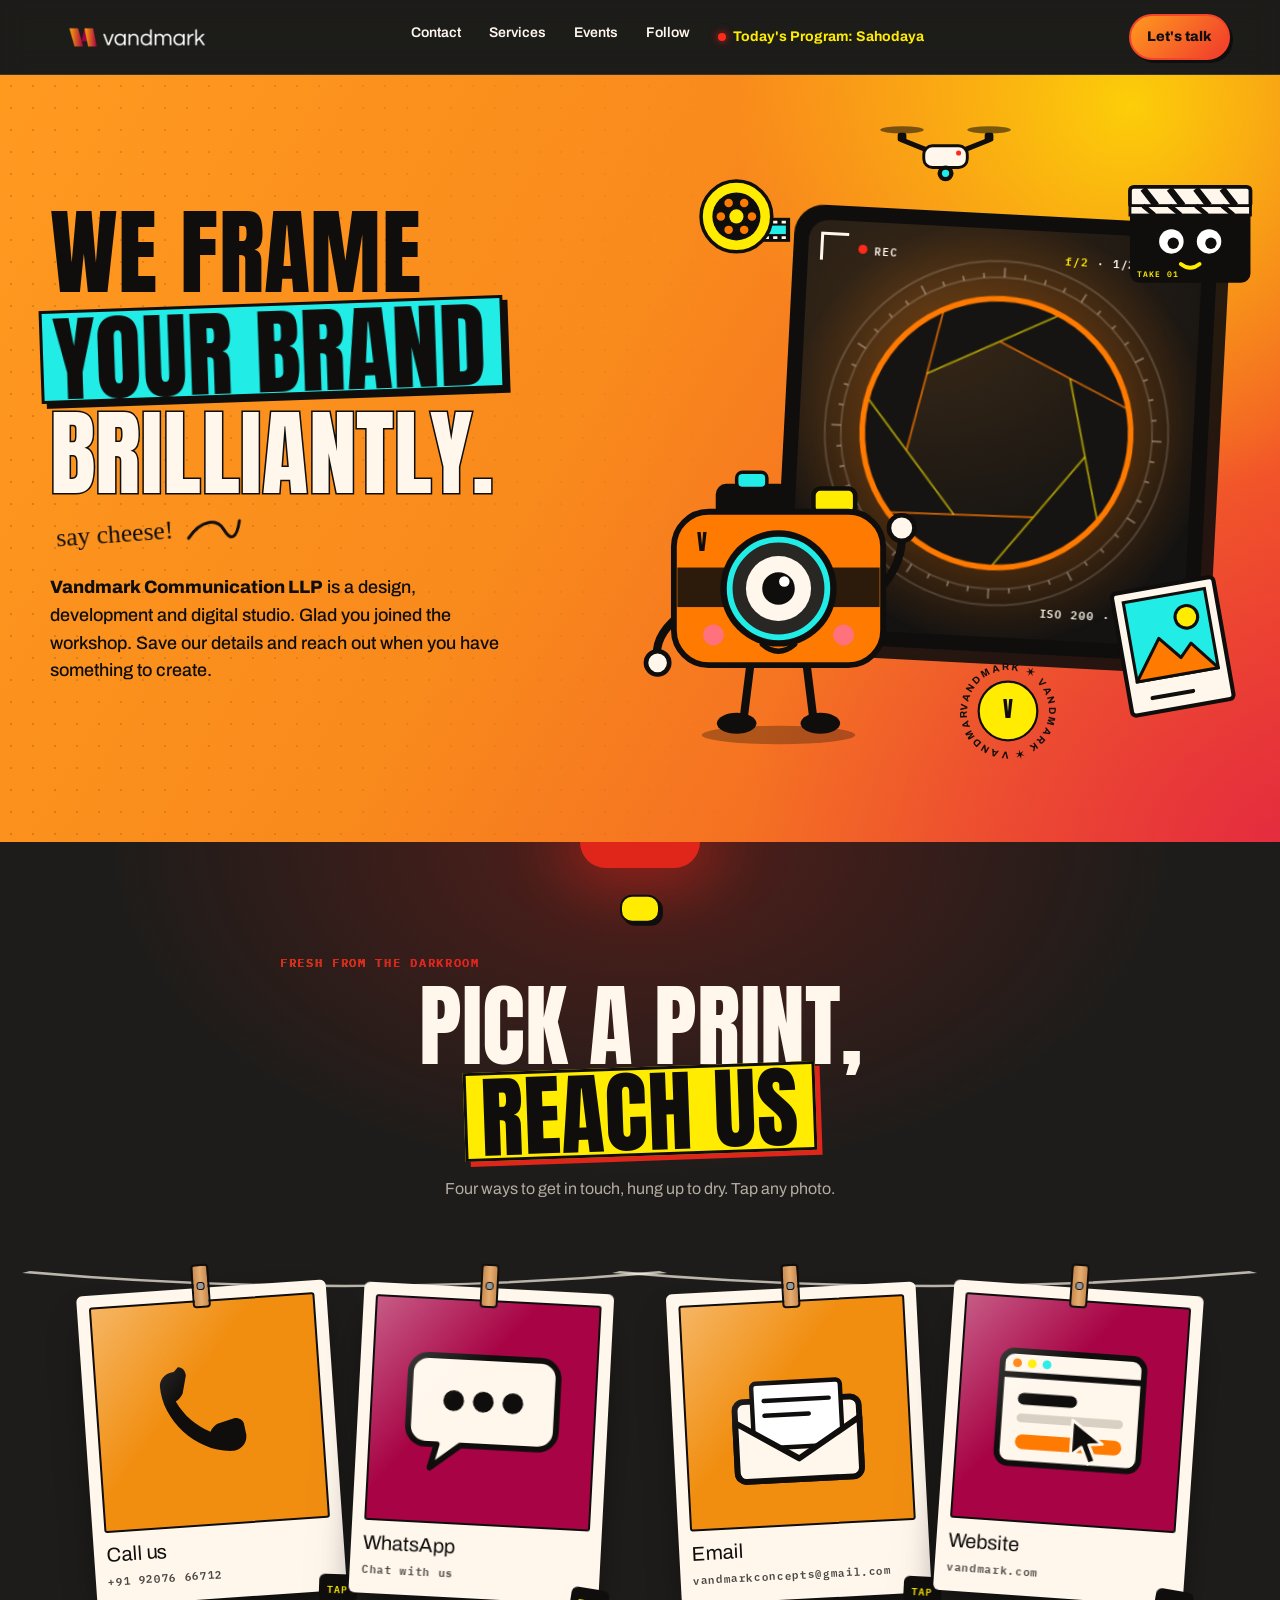
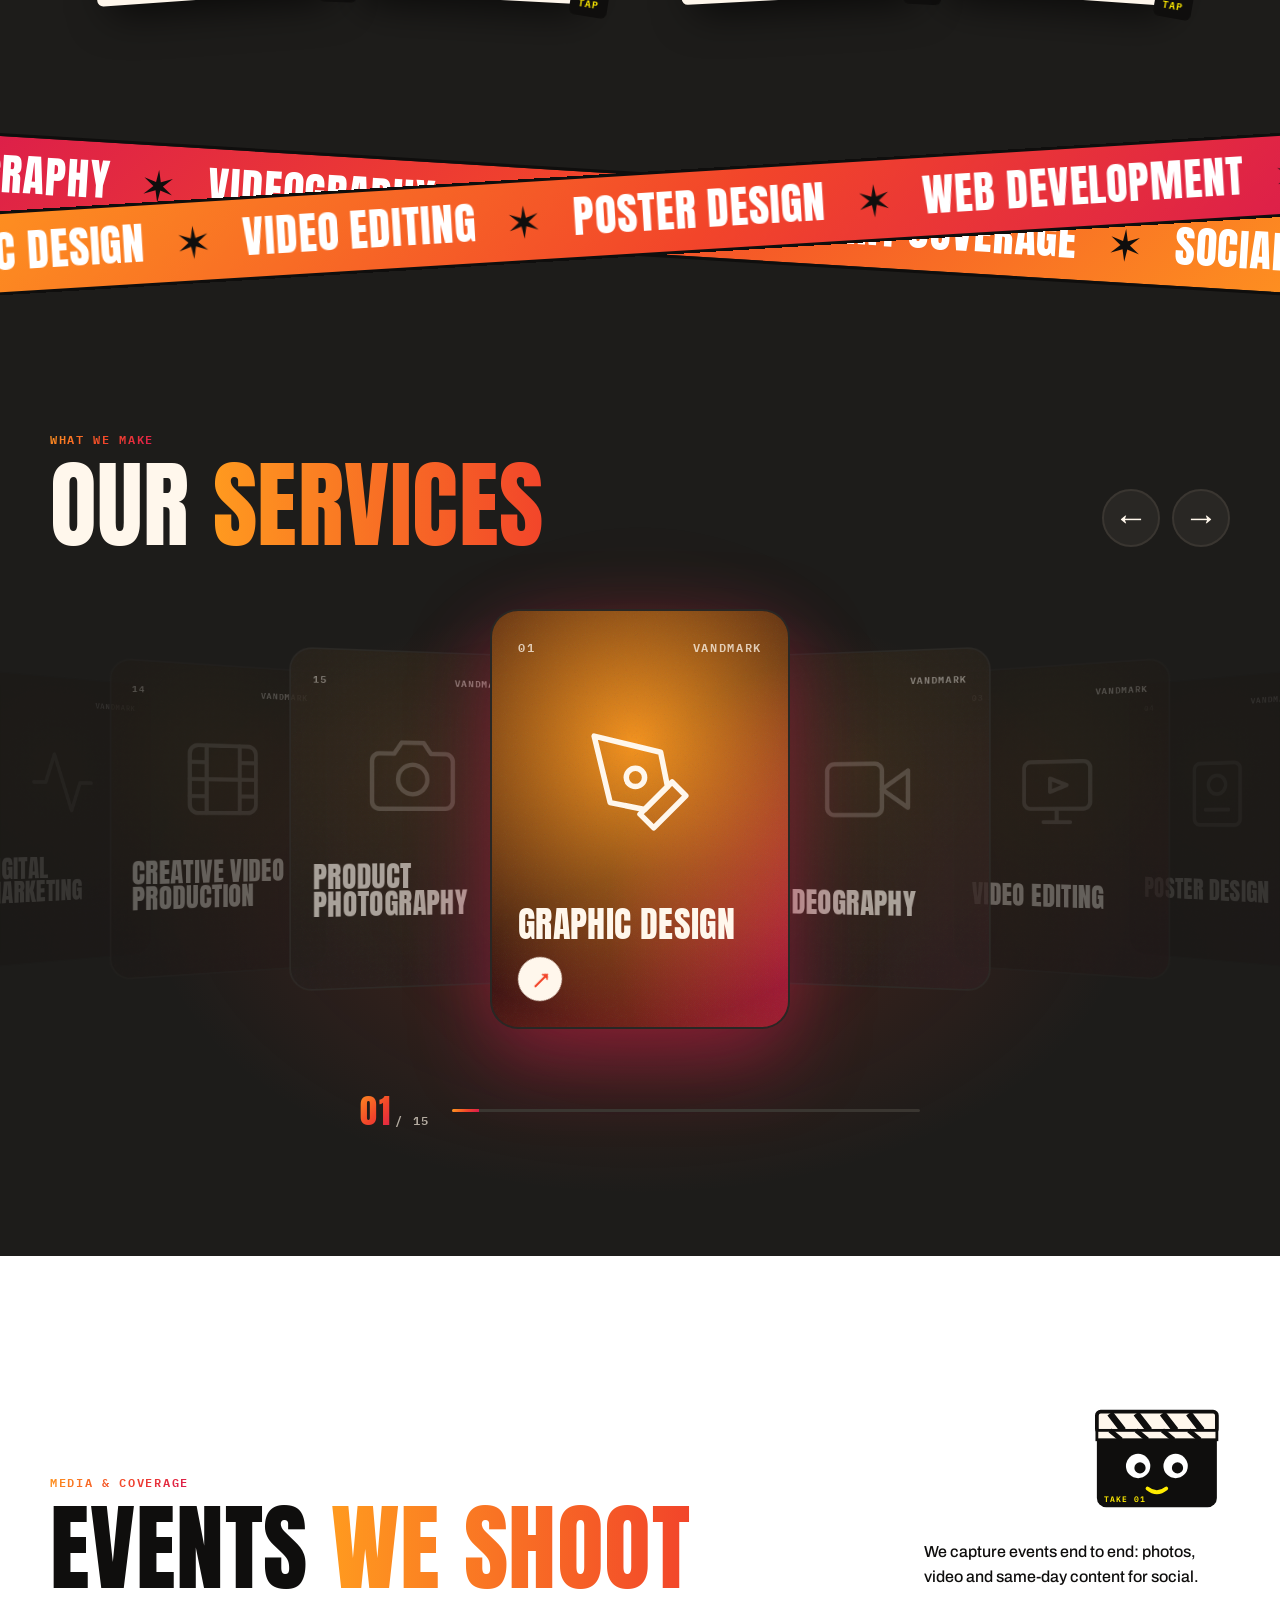
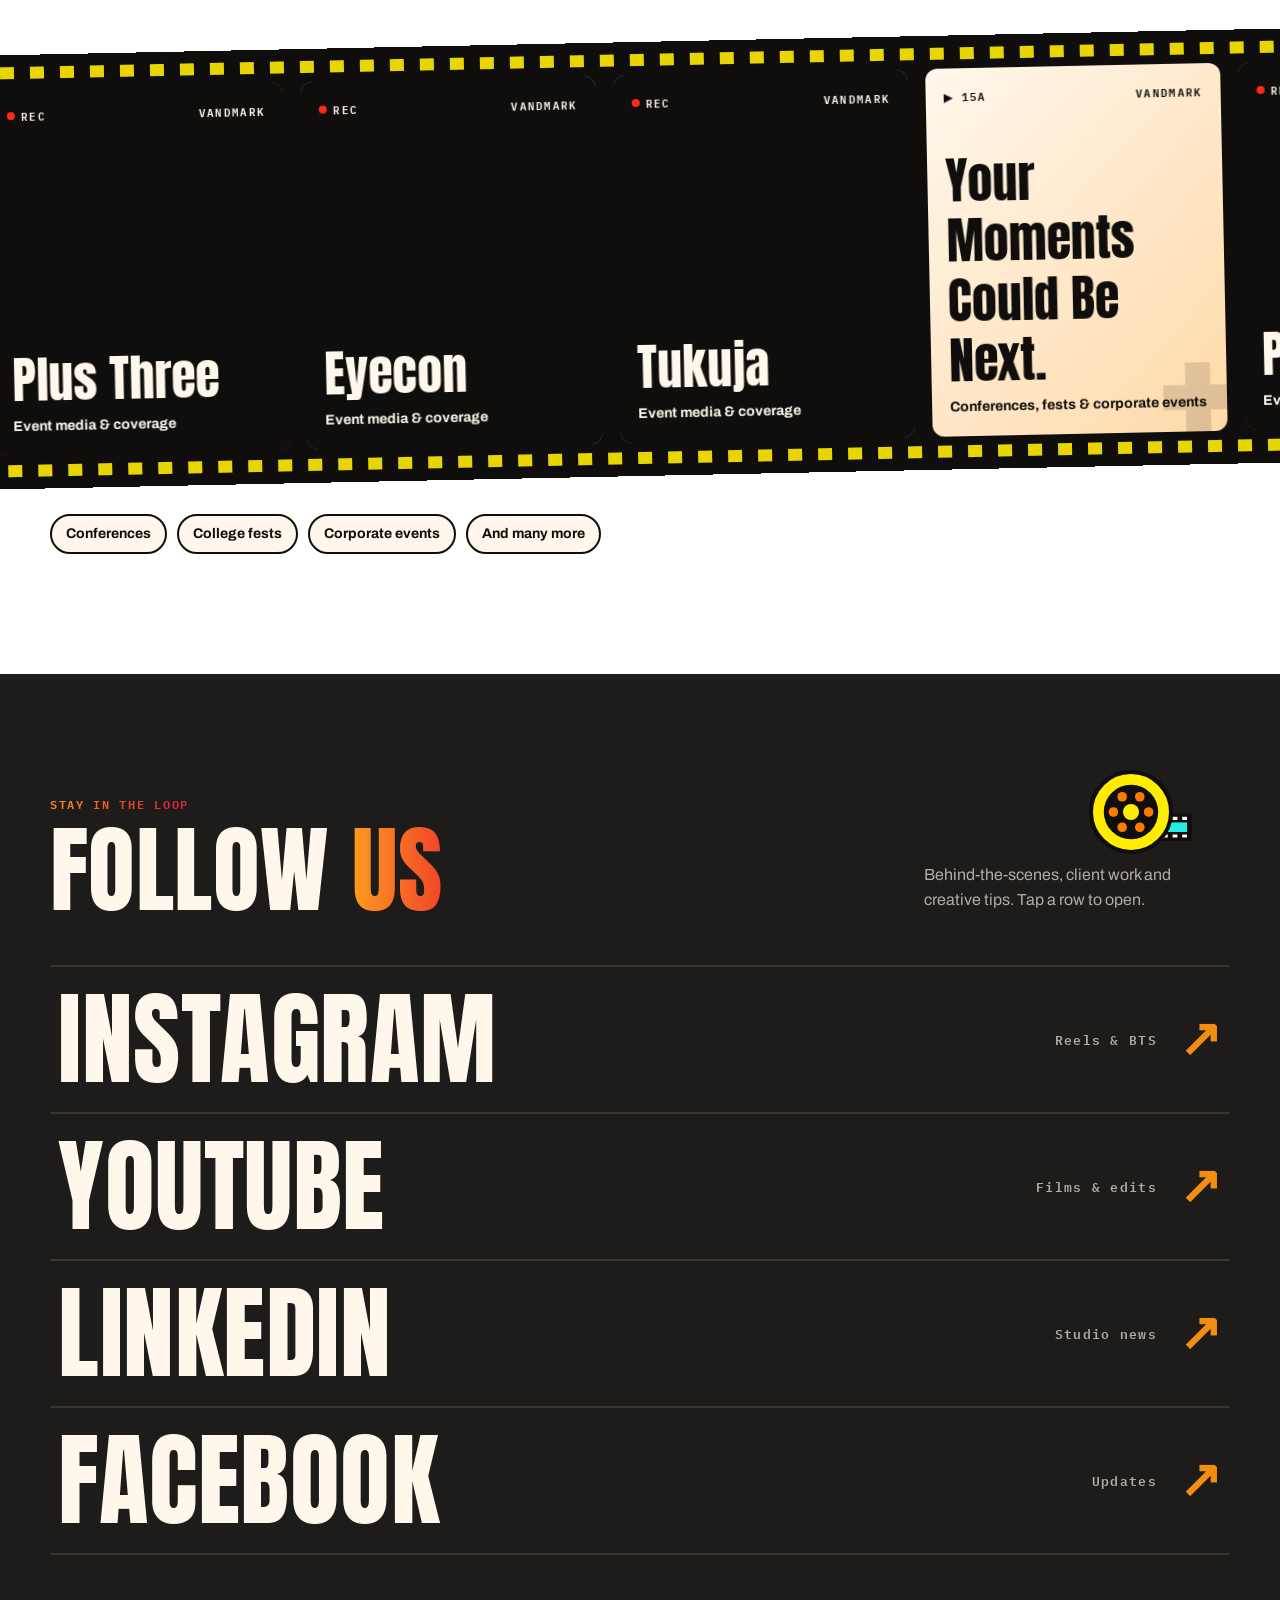
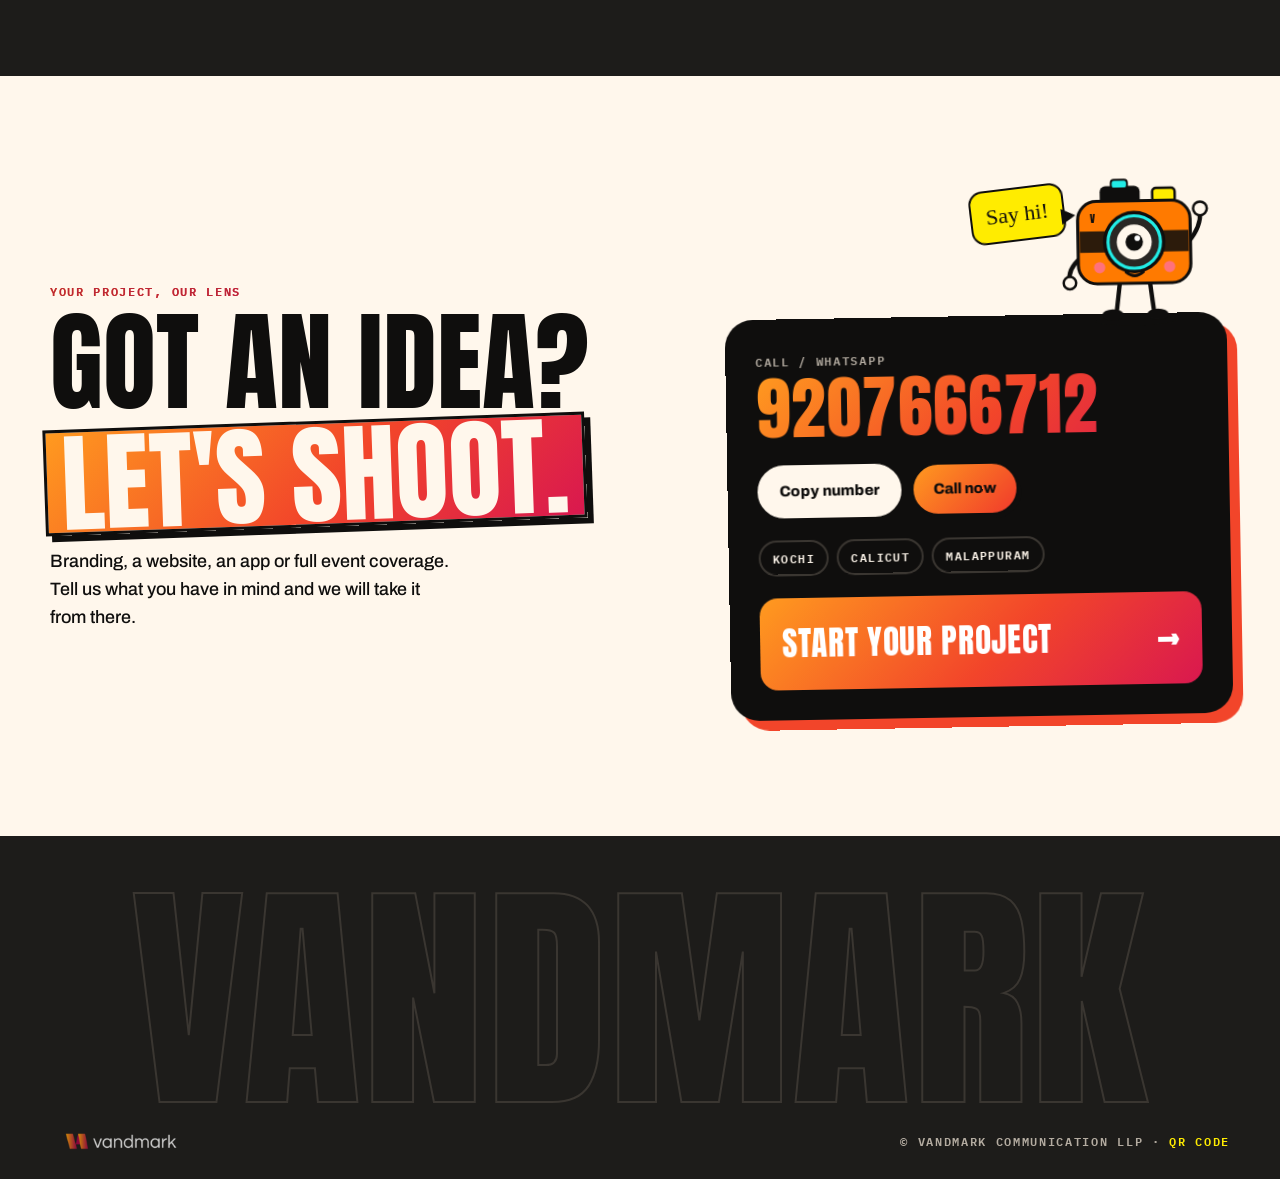
==== commit d2bcfa03: "feat: add dedicated branded QR code generator at /qr with download and standee print features" ====
--- a/index.html
+++ b/index.html
@@ -276,7 +276,7 @@
 
   <footer>
     <div class="wm" aria-hidden="true">Vandmark</div>
-    <div class="in fb mono"><img src="assets/vandmark-logo.png" alt="Vandmark"><span>© Vandmark Communication LLP</span>
+    <div class="in fb mono"><img src="assets/vandmark-logo.png" alt="Vandmark"><span>© Vandmark Communication LLP · <a href="/qr" style="color:var(--yellow); text-decoration:none;">QR Code</a></span>
     </div>
   </footer>
 
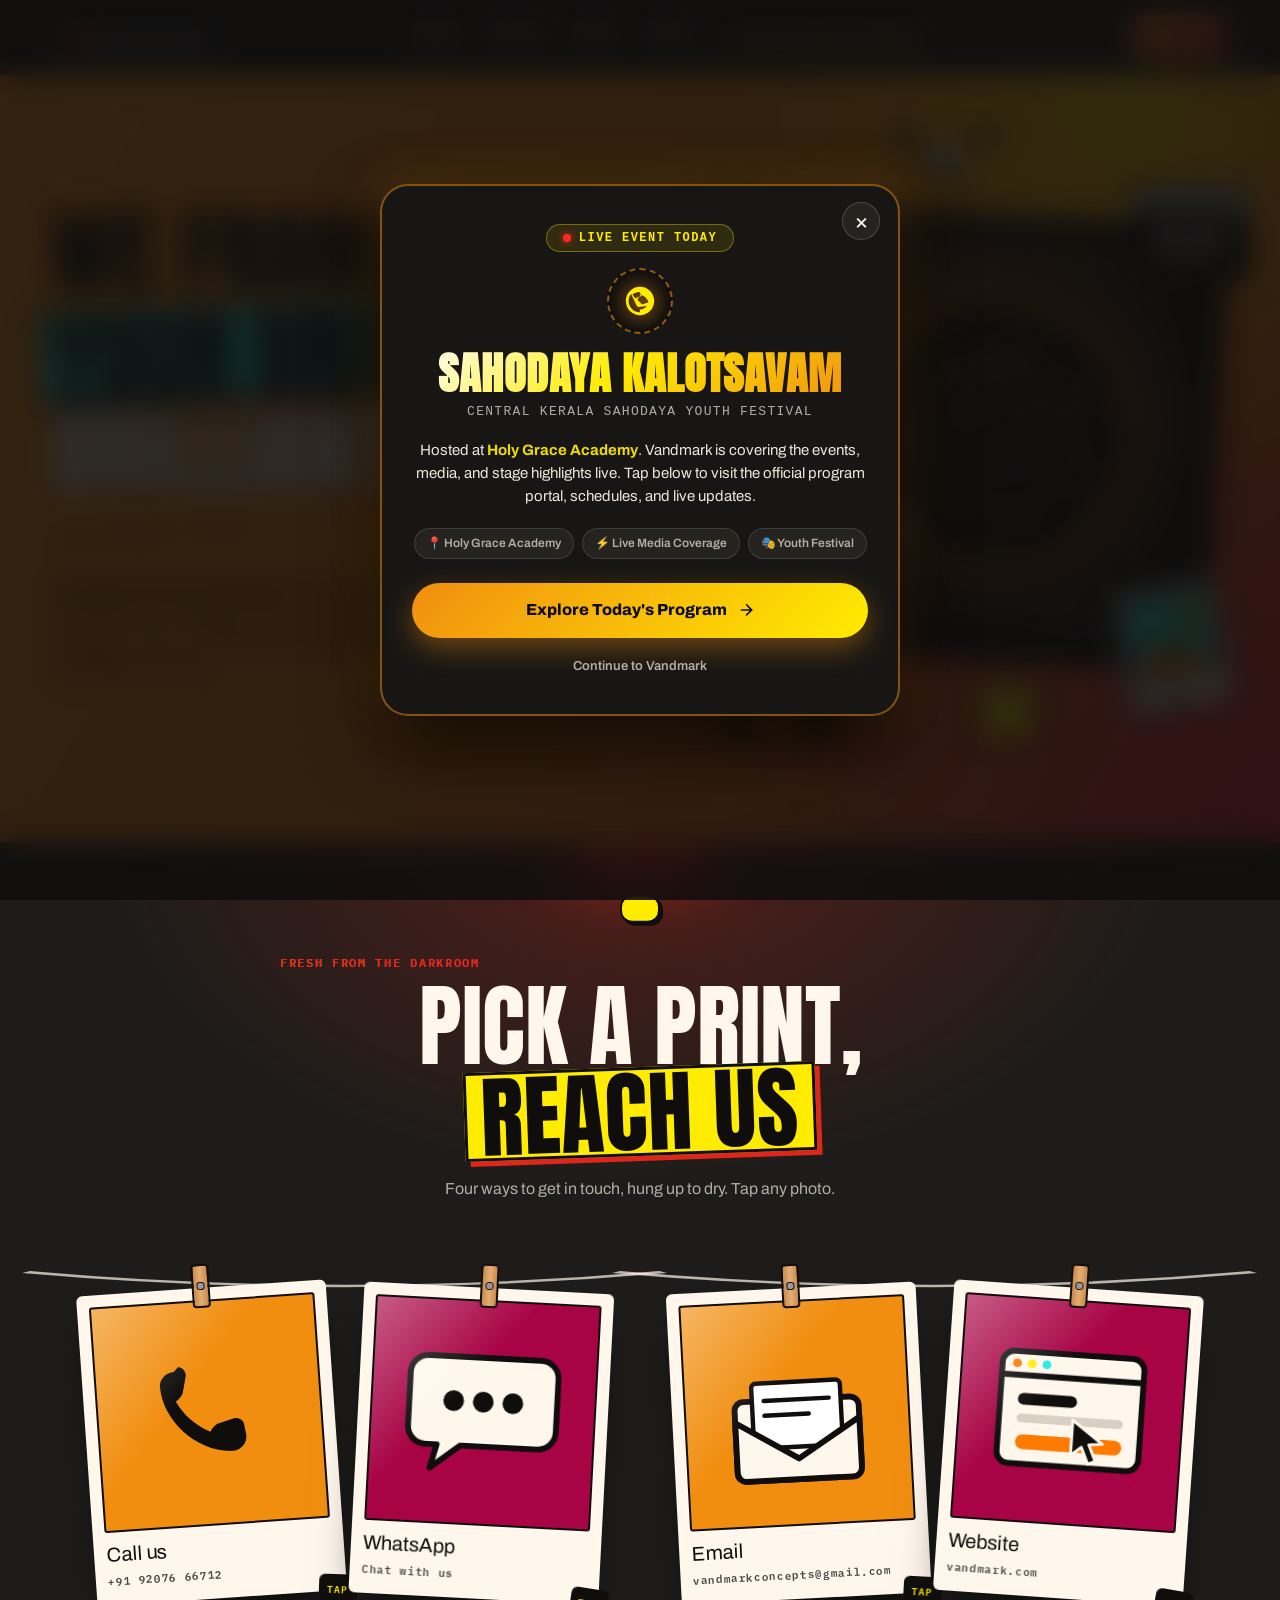
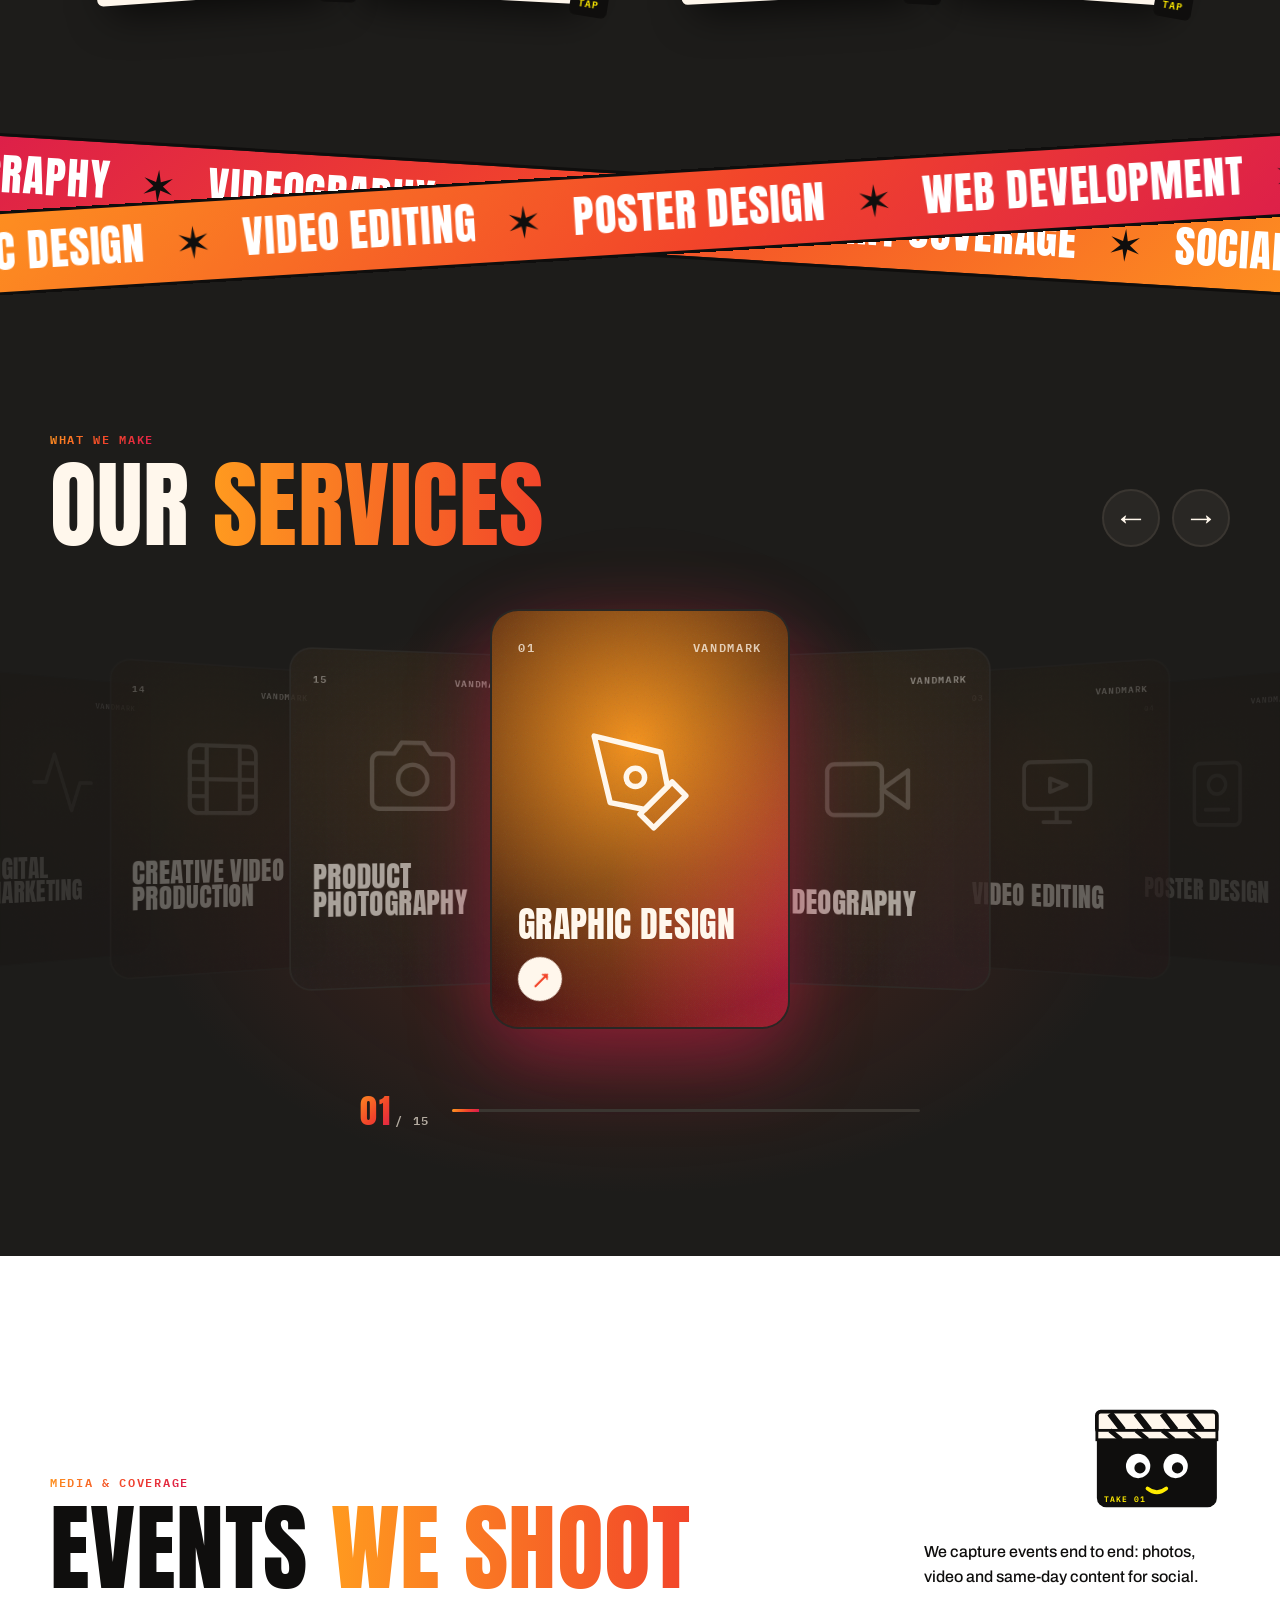
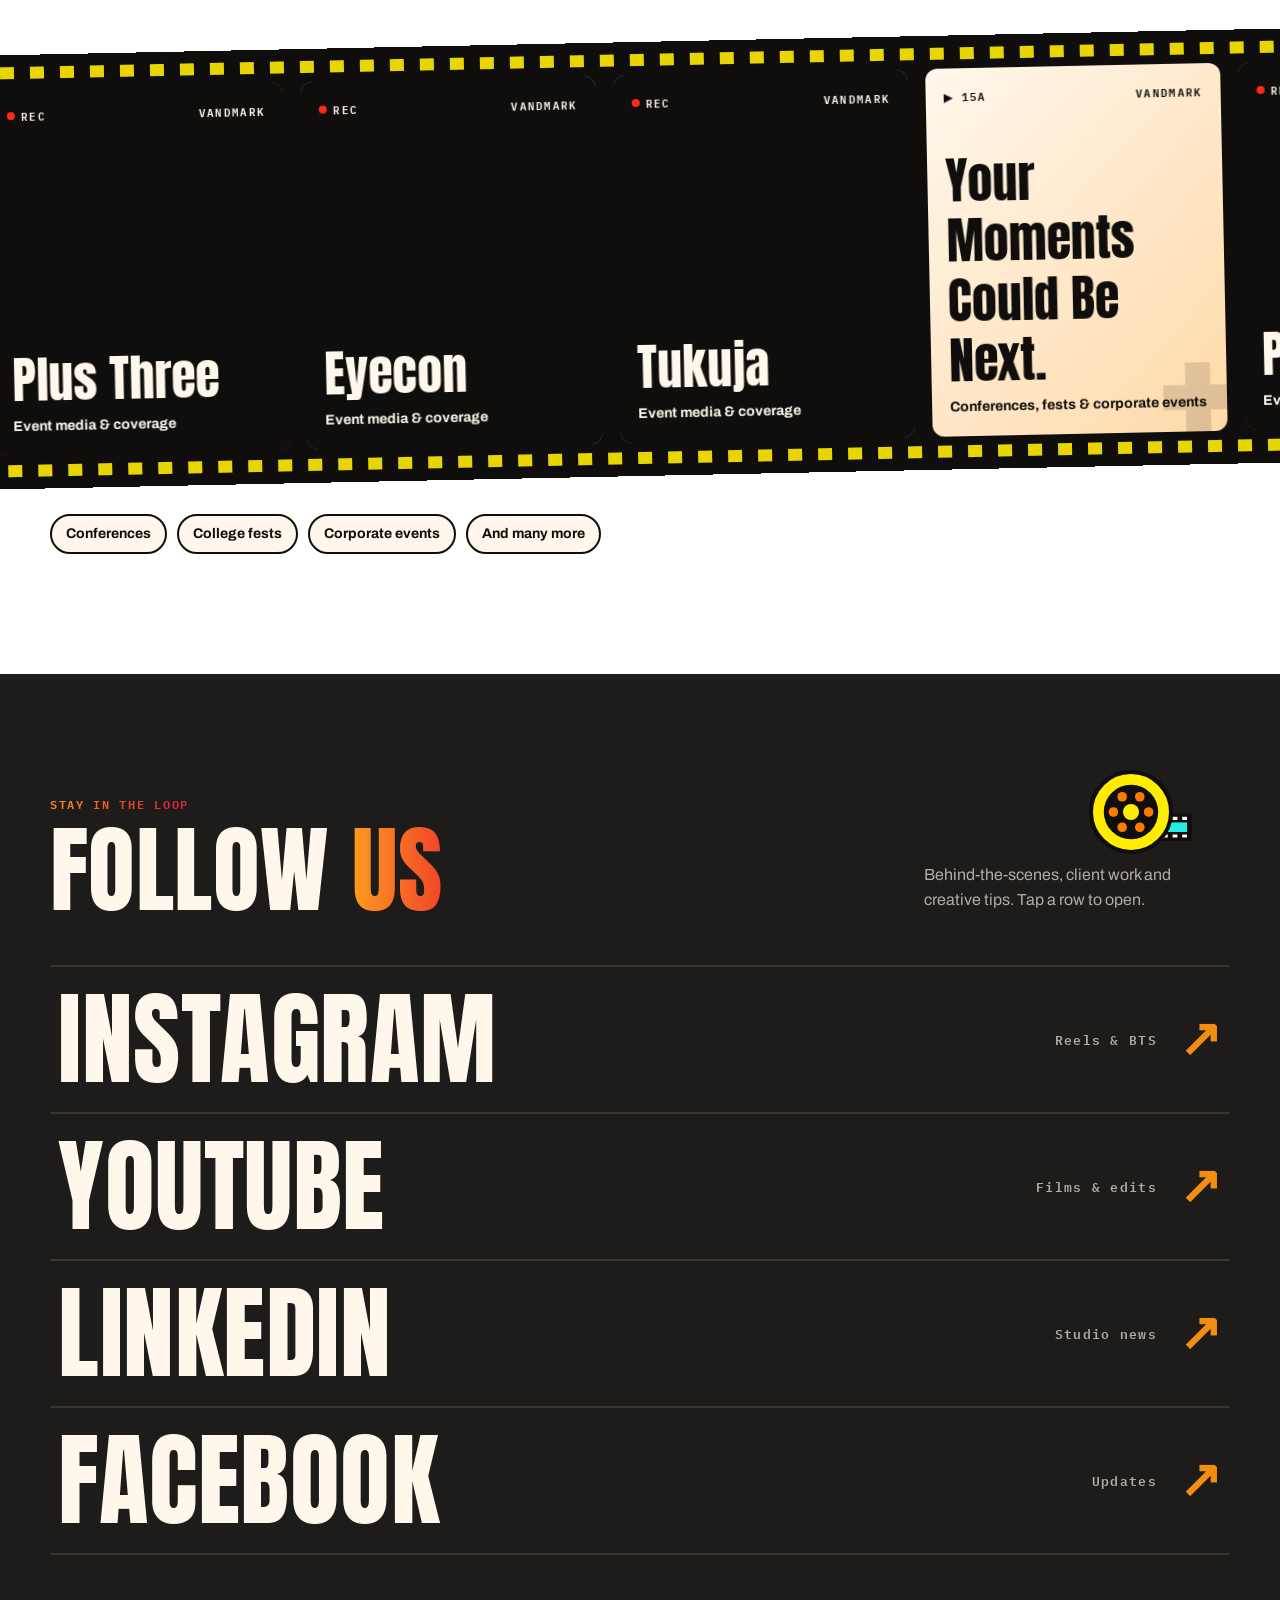
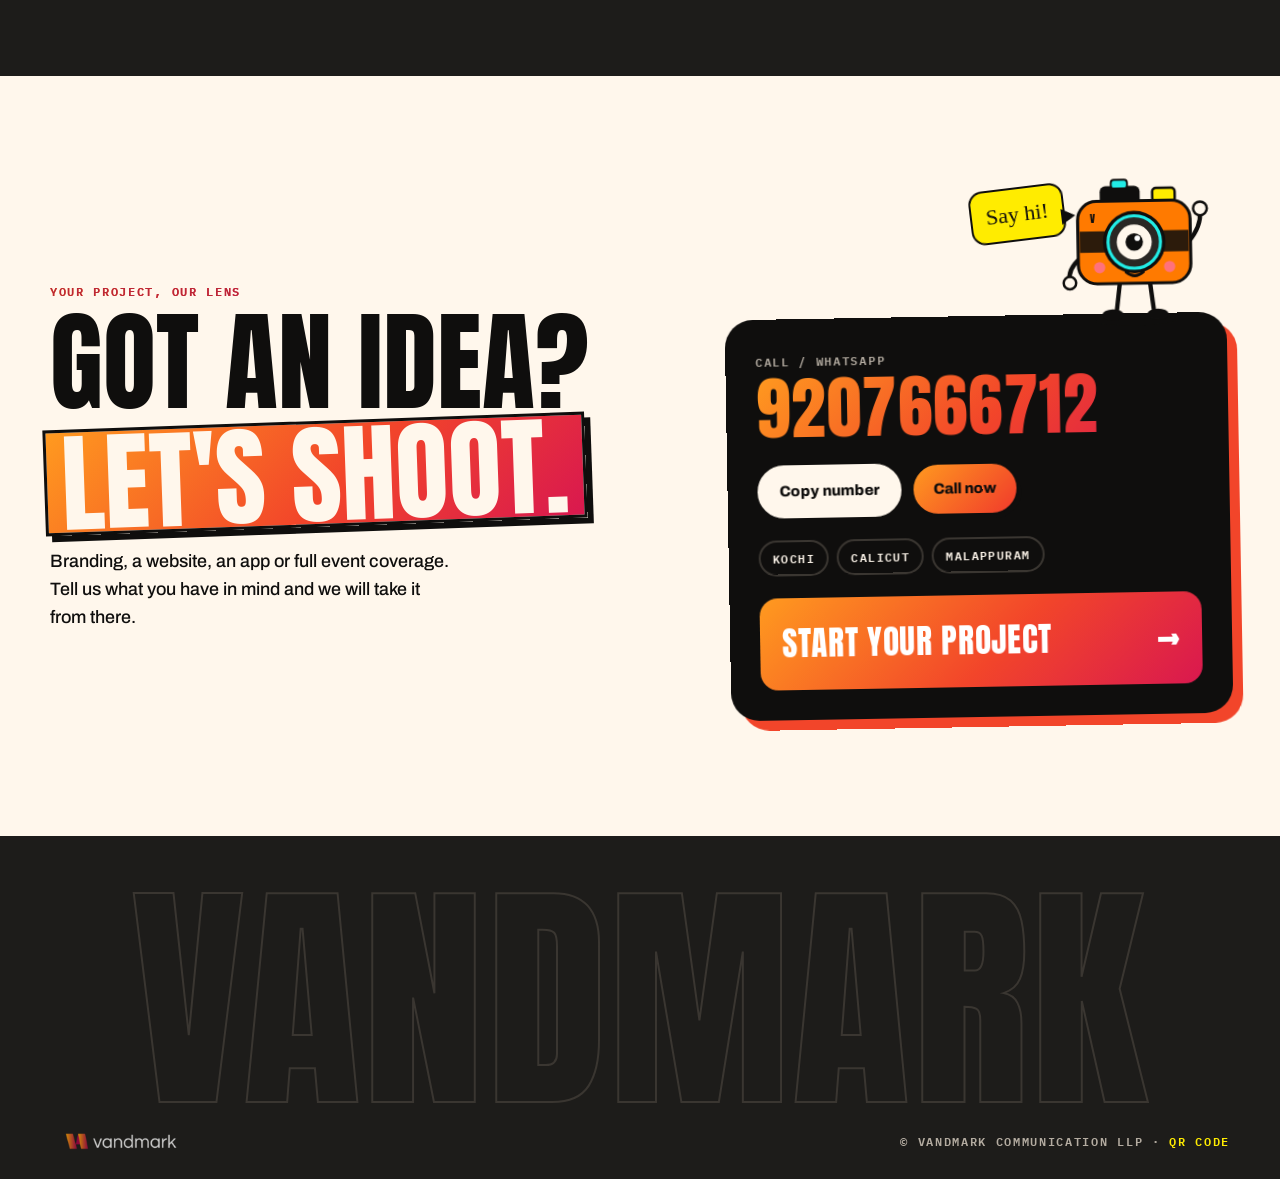
==== commit 6367c8cf: "feat: add Sahodaya Kalotsavam event popup modal on site open" ====
--- a/index.html
+++ b/index.html
@@ -274,6 +274,55 @@
     </section>
   </main>
 
+  <!-- Sahodaya Kalotsavam Event Announcement Popup Modal -->
+  <div class="event-modal-backdrop" id="eventModal" aria-hidden="true" role="dialog" aria-modal="true" aria-labelledby="eventModalTitle">
+    <div class="event-modal-card">
+      <!-- Close Button -->
+      <button type="button" class="event-modal-close" id="eventModalClose" aria-label="Close popup">&times;</button>
+
+      <!-- Top Badge -->
+      <div class="event-modal-pill">
+        <span class="pulse-dot" aria-hidden="true"></span>
+        <span>Live Event Today</span>
+      </div>
+
+      <!-- Aperture Camera Icon Graphic -->
+      <div class="event-modal-graphic" aria-hidden="true">
+        <div class="event-aperture-ring">
+          <svg viewBox="0 0 24 24" class="event-cam-icon">
+            <path d="M12 2C6.48 2 2 6.48 2 12s4.48 10 10 10 10-4.48 10-10S17.52 2 12 2zm0 18c-4.41 0-8-3.59-8-8 0-1.85.63-3.55 1.69-4.9L9.8 15.6c.3.39.77.6 1.25.56l5.85-.56c-1.22 1.48-3.04 2.4-5.09 2.4zm1.5-5.5l-3.3-3.3 2.1-3.64c2.8.54 5.02 2.65 5.69 5.41l-4.49 1.53zM6.69 7.31C8.04 6.25 9.74 5.62 11.6 5.62l1.6 2.78-4.7 1.6-1.81-2.69z"/>
+          </svg>
+        </div>
+      </div>
+
+      <!-- Title & Subtitle -->
+      <h2 class="event-modal-title" id="eventModalTitle">Sahodaya Kalotsavam</h2>
+      <p class="event-modal-kicker">Central Kerala Sahodaya Youth Festival</p>
+      
+      <p class="event-modal-desc">
+        Hosted at <strong>Holy Grace Academy</strong>. Vandmark is covering the events, media, and stage highlights live. Tap below to visit the official program portal, schedules, and live updates.
+      </p>
+
+      <!-- Meta highlights -->
+      <div class="event-modal-meta">
+        <span>📍 Holy Grace Academy</span>
+        <span>⚡ Live Media Coverage</span>
+        <span>🎭 Youth Festival</span>
+      </div>
+
+      <!-- Action Buttons -->
+      <div class="event-modal-actions">
+        <a href="https://sahodaya.holygraceacademy.com/" target="_blank" rel="noopener noreferrer" class="btn-event-primary" id="eventModalExplore">
+          <span>Explore Today's Program</span>
+          <svg width="18" height="18" viewBox="0 0 24 24" fill="currentColor">
+            <path d="M5 13h11.86l-5.43 5.43 1.42 1.42L21.14 12l-8.29-8.29-1.42 1.42L16.86 11H5v2z"/>
+          </svg>
+        </a>
+        <button type="button" class="btn-event-secondary" id="eventModalDismiss">Continue to Vandmark</button>
+      </div>
+    </div>
+  </div>
+
   <footer>
     <div class="wm" aria-hidden="true">Vandmark</div>
     <div class="in fb mono"><img src="assets/vandmark-logo.png" alt="Vandmark"><span>© Vandmark Communication LLP · <a href="/qr" style="color:var(--yellow); text-decoration:none;">QR Code</a></span>
--- a/style.css
+++ b/style.css
@@ -2452,3 +2452,232 @@
   .sv-icon { width: 90px; height: 90px }
   .sv-nav button { width: 48px; height: 48px }
 }
+
+/* ---------- Sahodaya Kalotsavam Event Announcement Popup ---------- */
+.event-modal-backdrop {
+  position: fixed;
+  inset: 0;
+  z-index: 200;
+  background: rgba(15, 14, 13, 0.85);
+  backdrop-filter: blur(14px);
+  -webkit-backdrop-filter: blur(14px);
+  display: flex;
+  align-items: center;
+  justify-content: center;
+  padding: 20px;
+  opacity: 0;
+  pointer-events: none;
+  visibility: hidden;
+  transition: opacity 0.35s cubic-bezier(0.16, 1, 0.3, 1), visibility 0.35s ease;
+}
+
+.event-modal-backdrop.is-open {
+  opacity: 1;
+  pointer-events: auto;
+  visibility: visible;
+}
+
+.event-modal-card {
+  position: relative;
+  background: #171614;
+  border: 2px solid rgba(241, 142, 16, 0.5);
+  border-radius: 28px;
+  padding: 38px 30px 32px;
+  max-width: 520px;
+  width: 100%;
+  text-align: center;
+  box-shadow: 0 28px 70px rgba(0, 0, 0, 0.8), 0 0 50px rgba(241, 142, 16, 0.22);
+  transform: scale(0.92) translateY(20px);
+  transition: transform 0.4s cubic-bezier(0.16, 1, 0.3, 1);
+  box-sizing: border-box;
+}
+
+.event-modal-backdrop.is-open .event-modal-card {
+  transform: scale(1) translateY(0);
+}
+
+.event-modal-close {
+  position: absolute;
+  top: 16px;
+  right: 18px;
+  width: 38px;
+  height: 38px;
+  border-radius: 50%;
+  border: 1px solid rgba(255, 247, 236, 0.18);
+  background: rgba(255, 247, 236, 0.06);
+  color: var(--paper, #FFF7EC);
+  font-size: 24px;
+  line-height: 1;
+  display: flex;
+  align-items: center;
+  justify-content: center;
+  cursor: pointer;
+  transition: all 0.2s ease;
+}
+
+.event-modal-close:hover {
+  background: var(--orange, #f18e10);
+  border-color: var(--orange, #f18e10);
+  color: #0F0E0D;
+  transform: rotate(90deg);
+}
+
+.event-modal-pill {
+  display: inline-flex;
+  align-items: center;
+  gap: 8px;
+  padding: 6px 16px;
+  border-radius: 999px;
+  background: rgba(255, 236, 0, 0.1);
+  border: 1px solid rgba(255, 236, 0, 0.35);
+  color: var(--yellow, #FFEC00);
+  font: 700 12px var(--mono, monospace);
+  letter-spacing: 0.12em;
+  text-transform: uppercase;
+  margin-bottom: 16px;
+}
+
+.event-modal-pill .pulse-dot {
+  width: 8px;
+  height: 8px;
+  border-radius: 50%;
+  background: #FF2A1A;
+  box-shadow: 0 0 8px rgba(255, 42, 26, 0.9);
+  animation: blink 1.1s steps(2) infinite;
+}
+
+.event-modal-graphic {
+  margin: 0 auto 16px;
+  display: flex;
+  align-items: center;
+  justify-content: center;
+}
+
+.event-aperture-ring {
+  width: 66px;
+  height: 66px;
+  border-radius: 50%;
+  background: radial-gradient(circle, rgba(241, 142, 16, 0.22) 0%, rgba(15, 14, 13, 0.8) 70%);
+  border: 2px dashed rgba(241, 142, 16, 0.6);
+  display: flex;
+  align-items: center;
+  justify-content: center;
+  animation: spinSlow 18s linear infinite;
+}
+
+@keyframes spinSlow {
+  to { transform: rotate(360deg); }
+}
+
+.event-cam-icon {
+  width: 34px;
+  height: 34px;
+  fill: var(--yellow, #FFEC00);
+  filter: drop-shadow(0 2px 8px rgba(241, 142, 16, 0.4));
+}
+
+.event-modal-title {
+  font-family: var(--display, 'Anton', sans-serif);
+  font-size: clamp(32px, 5.5vw, 44px);
+  line-height: 1.05;
+  letter-spacing: 0.02em;
+  text-transform: uppercase;
+  margin: 0 0 6px;
+  background: linear-gradient(135deg, #FFFFFF 0%, #FFEC00 45%, var(--orange, #f18e10) 100%);
+  -webkit-background-clip: text;
+  -webkit-text-fill-color: transparent;
+}
+
+.event-modal-kicker {
+  font-family: var(--mono, monospace);
+  font-size: 13px;
+  letter-spacing: 0.1em;
+  text-transform: uppercase;
+  color: var(--muted, #B4ACA1);
+  margin: 0 0 16px;
+}
+
+.event-modal-desc {
+  font-size: 15px;
+  line-height: 1.55;
+  color: var(--paper, #FFF7EC);
+  margin: 0 0 20px;
+  opacity: 0.92;
+}
+
+.event-modal-desc strong {
+  color: var(--yellow, #FFEC00);
+}
+
+.event-modal-meta {
+  display: flex;
+  flex-wrap: wrap;
+  gap: 8px;
+  justify-content: center;
+  margin-bottom: 24px;
+}
+
+.event-modal-meta span {
+  font-size: 12px;
+  font-weight: 600;
+  padding: 5px 12px;
+  border-radius: 999px;
+  background: rgba(255, 247, 236, 0.06);
+  border: 1px solid rgba(255, 247, 236, 0.12);
+  color: var(--muted, #B4ACA1);
+}
+
+.event-modal-actions {
+  display: flex;
+  flex-direction: column;
+  gap: 12px;
+}
+
+.btn-event-primary {
+  display: inline-flex;
+  align-items: center;
+  justify-content: center;
+  gap: 10px;
+  width: 100%;
+  padding: 15px 24px;
+  border-radius: 999px;
+  font-size: 16px;
+  font-weight: 800;
+  color: #0F0E0D;
+  background: linear-gradient(135deg, var(--orange, #f18e10) 0%, var(--yellow, #FFEC00) 100%);
+  text-decoration: none;
+  box-shadow: 0 10px 28px rgba(241, 142, 16, 0.4);
+  transition: transform 0.15s, box-shadow 0.15s;
+}
+
+.btn-event-primary:hover {
+  transform: translateY(-2px);
+  box-shadow: 0 14px 34px rgba(241, 142, 16, 0.55);
+}
+
+.btn-event-secondary {
+  background: transparent;
+  border: none;
+  color: var(--muted, #B4ACA1);
+  font-family: var(--body, sans-serif);
+  font-size: 13px;
+  font-weight: 600;
+  cursor: pointer;
+  padding: 6px;
+  transition: color 0.15s;
+}
+
+.btn-event-secondary:hover {
+  color: var(--paper, #FFF7EC);
+  text-decoration: underline;
+}
+
+@media (max-width: 480px) {
+  .event-modal-card {
+    padding: 32px 18px 24px;
+    border-radius: 22px;
+  }
+  .event-modal-title {
+    font-size: 28px;
+  }
+}
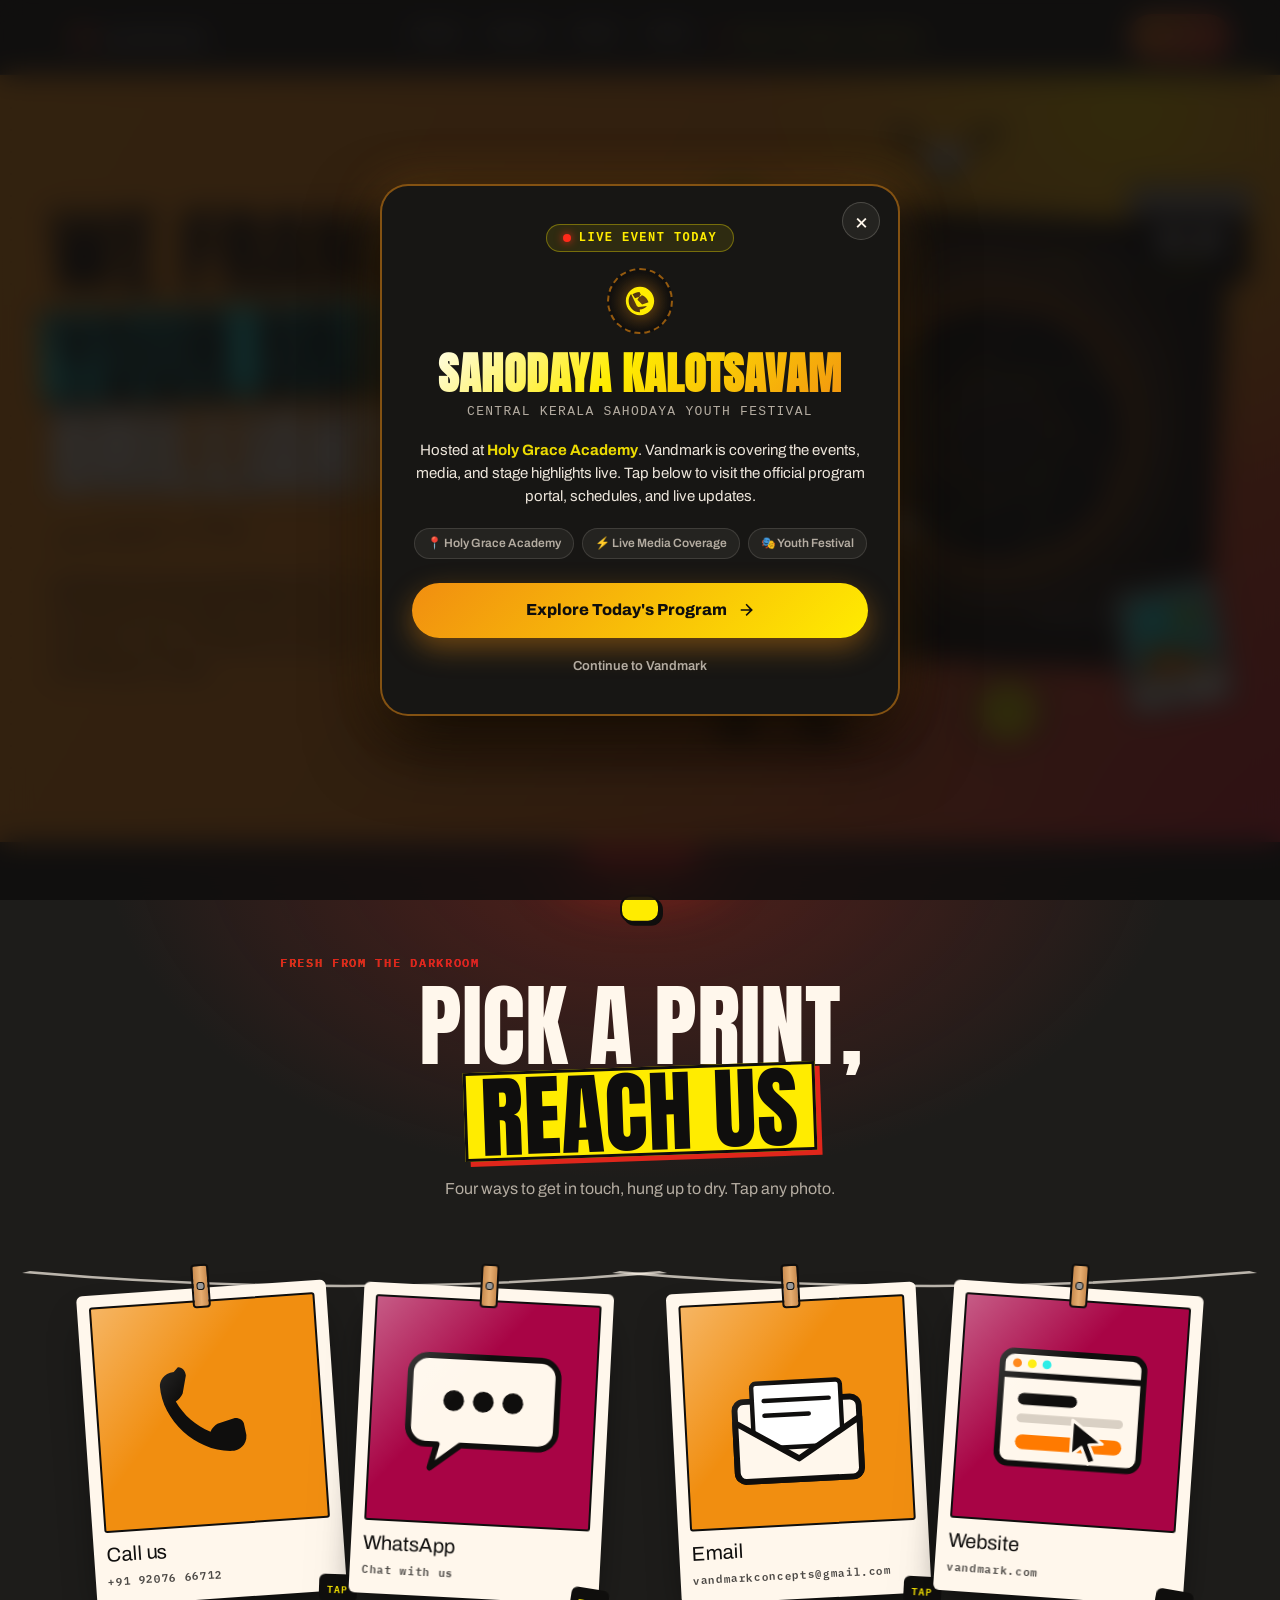
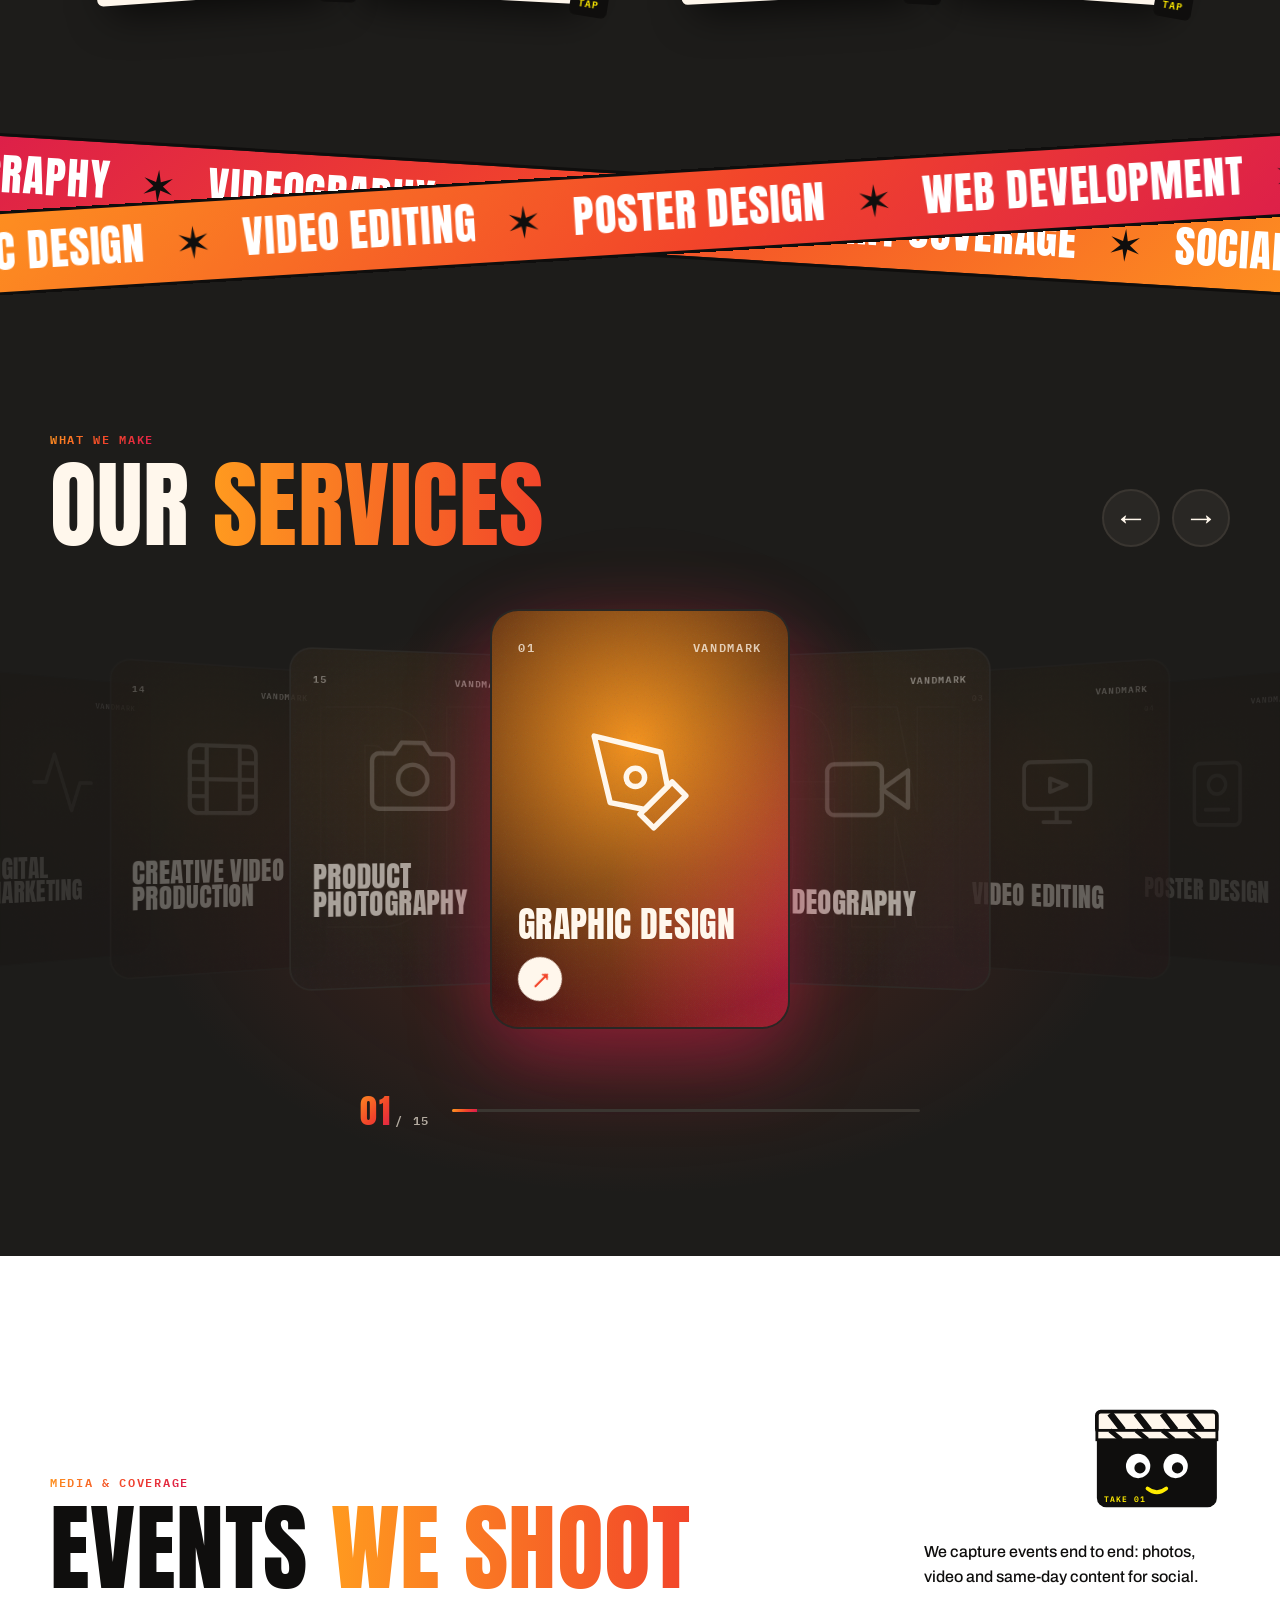
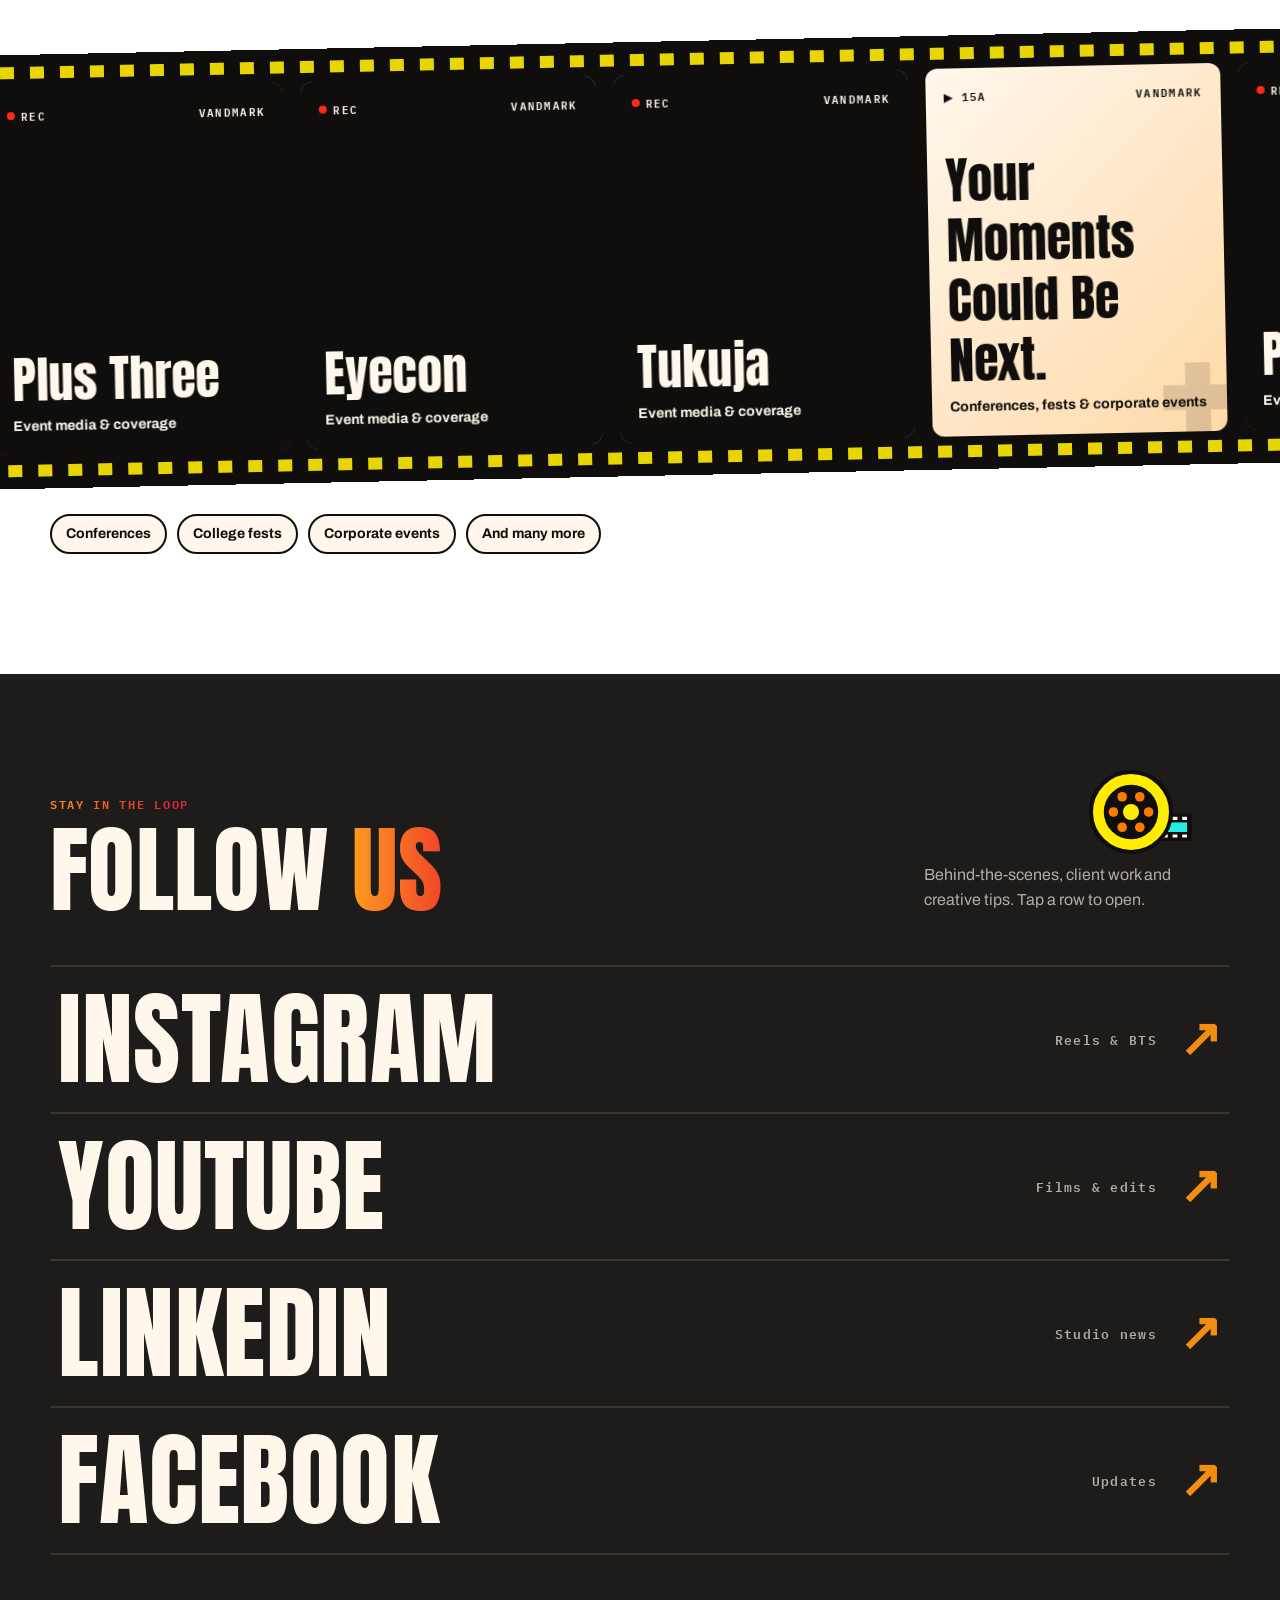
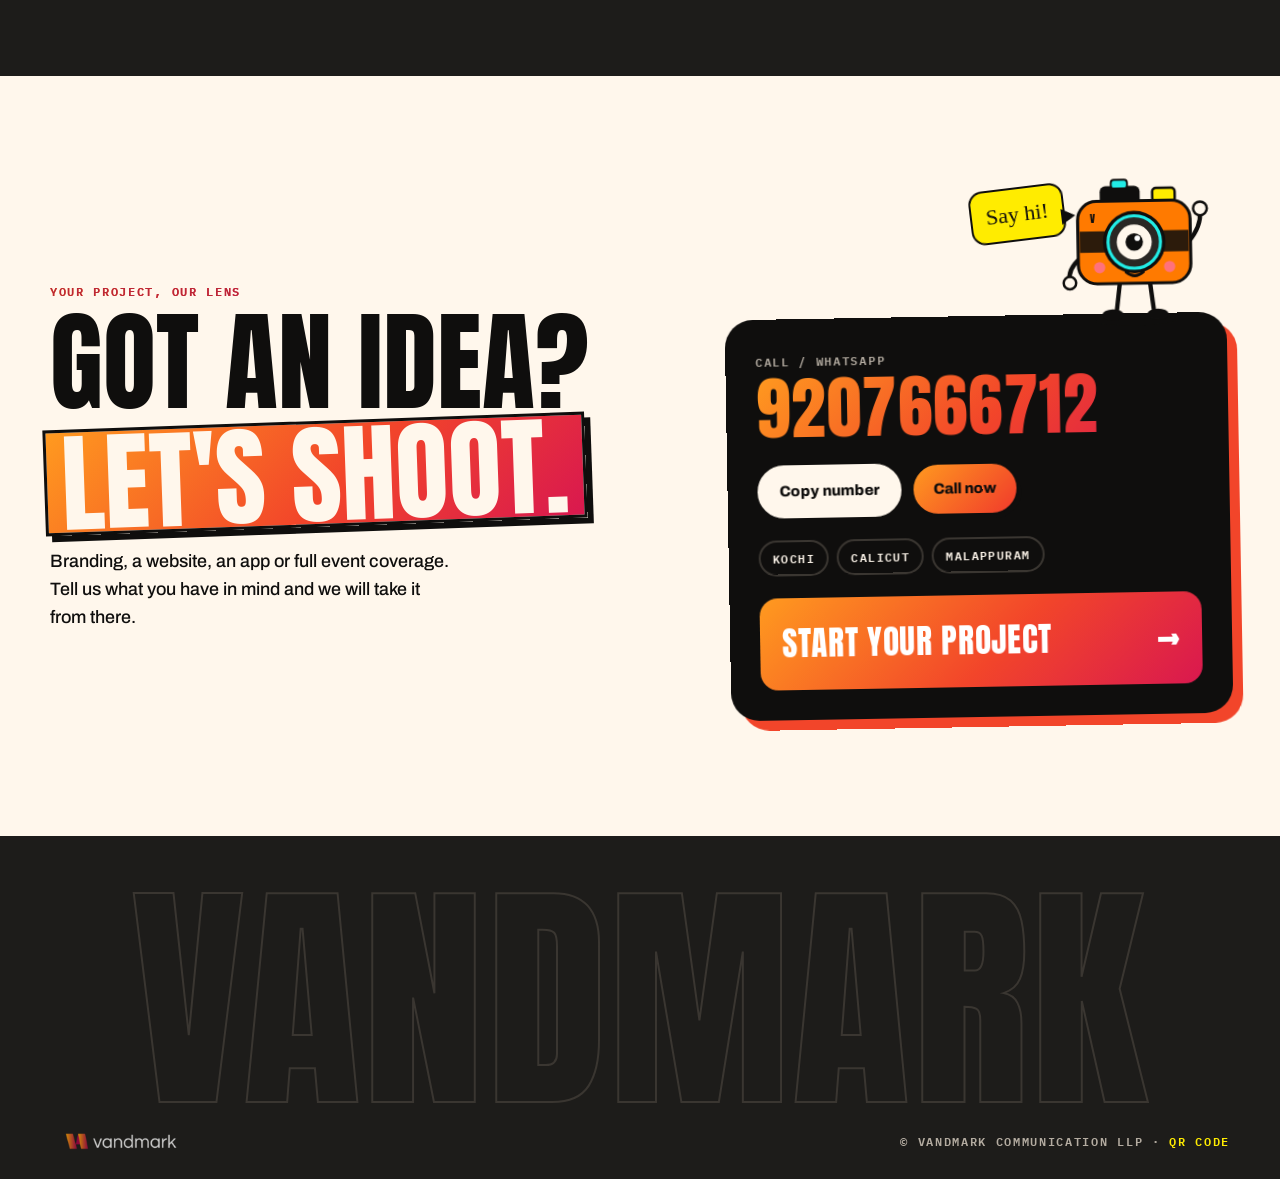
==== commit aa8f3600: "fix: embed self-contained popup styles and trigger with cache-busting to ensure popup displays on si" ====
--- a/index.html
+++ b/index.html
@@ -27,9 +27,9 @@
         <li><a href="#services">Services</a></li>
         <li><a href="#events">Events</a></li>
         <li><a href="#follow">Follow</a></li>
-        <li><a href="https://sahodaya.holygraceacademy.com/" target="_blank" rel="noopener noreferrer" class="nav-live-item"><span class="live-dot" aria-hidden="true"></span>Today's Program: Sahodaya</a></li>
+        <li><a href="https://sahodaya.holygraceacademy.com/" target="_blank" rel="noopener noreferrer" class="nav-live-item" onclick="if(window.openSahodayaModal){event.preventDefault();window.openSahodayaModal();}"><span class="live-dot" aria-hidden="true"></span>Today's Program: Sahodaya</a></li>
       </ul>
-      <a href="https://sahodaya.holygraceacademy.com/" target="_blank" rel="noopener noreferrer" class="nav-mobile-live"><span class="live-dot" aria-hidden="true"></span>Sahodaya</a>
+      <a href="https://sahodaya.holygraceacademy.com/" target="_blank" rel="noopener noreferrer" class="nav-mobile-live" onclick="if(window.openSahodayaModal){event.preventDefault();window.openSahodayaModal();}"><span class="live-dot" aria-hidden="true"></span>Sahodaya</a>
       <a class="btn o" data-link="whatsapp">Let's talk</a>
     </div>
   </header>
@@ -331,7 +331,45 @@
 
   <div class="toast" id="toast" role="status"></div>
 
-  <script src="script.js"></script>
+  <script src="script.js?v=2.2"></script>
+  <script>
+    (function () {
+      const modal = document.getElementById("eventModal");
+      if (!modal) return;
+
+      function openModal() {
+        modal.classList.add("is-open");
+        modal.setAttribute("aria-hidden", "false");
+      }
+
+      function closeModal() {
+        modal.classList.remove("is-open");
+        modal.setAttribute("aria-hidden", "true");
+      }
+
+      window.openSahodayaModal = openModal;
+      window.closeSahodayaModal = closeModal;
+
+      const closeBtn = document.getElementById("eventModalClose");
+      const dismissBtn = document.getElementById("eventModalDismiss");
+
+      if (closeBtn) closeBtn.onclick = closeModal;
+      if (dismissBtn) dismissBtn.onclick = closeModal;
+
+      modal.onclick = function (e) {
+        if (e.target === modal) closeModal();
+      };
+
+      document.addEventListener("keydown", function (e) {
+        if (e.key === "Escape" && modal.classList.contains("is-open")) {
+          closeModal();
+        }
+      });
+
+      // Automatically open as soon as site opens
+      setTimeout(openModal, 600);
+    })();
+  </script>
 </body>
 
 </html>
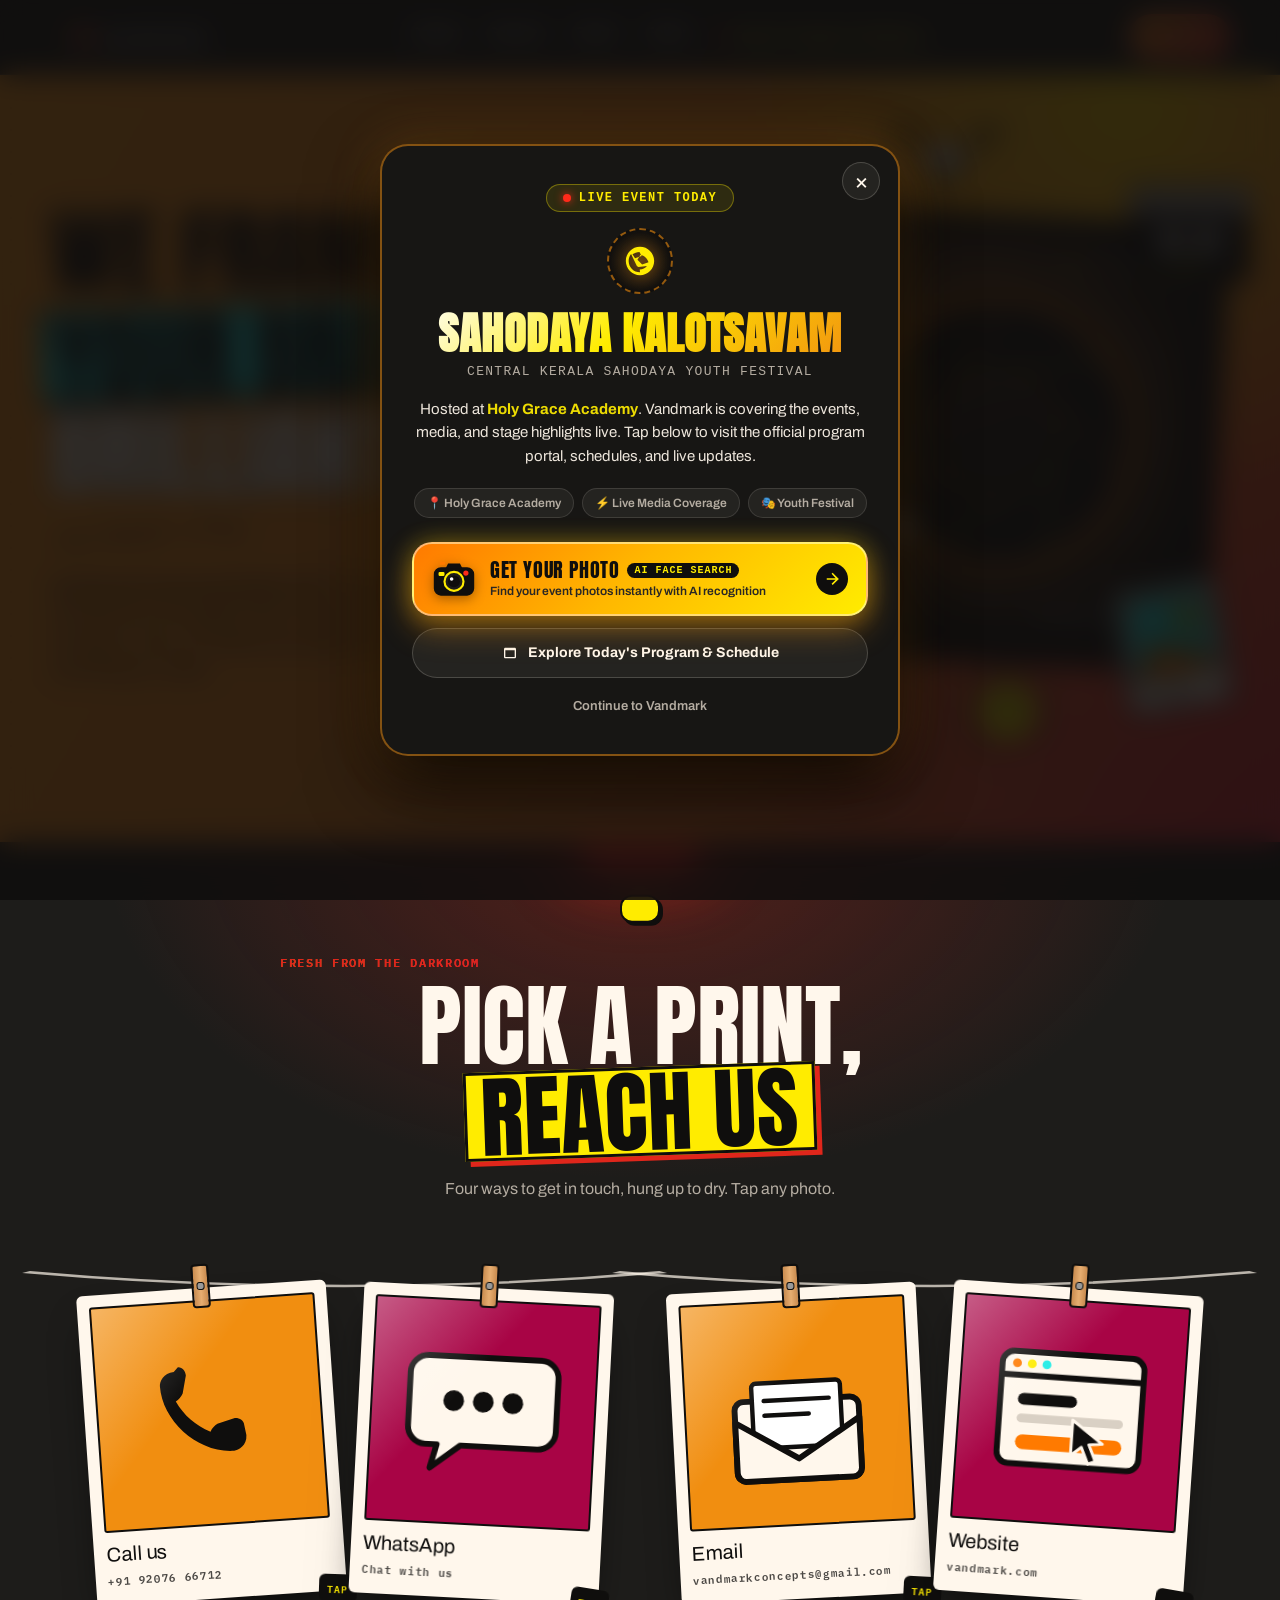
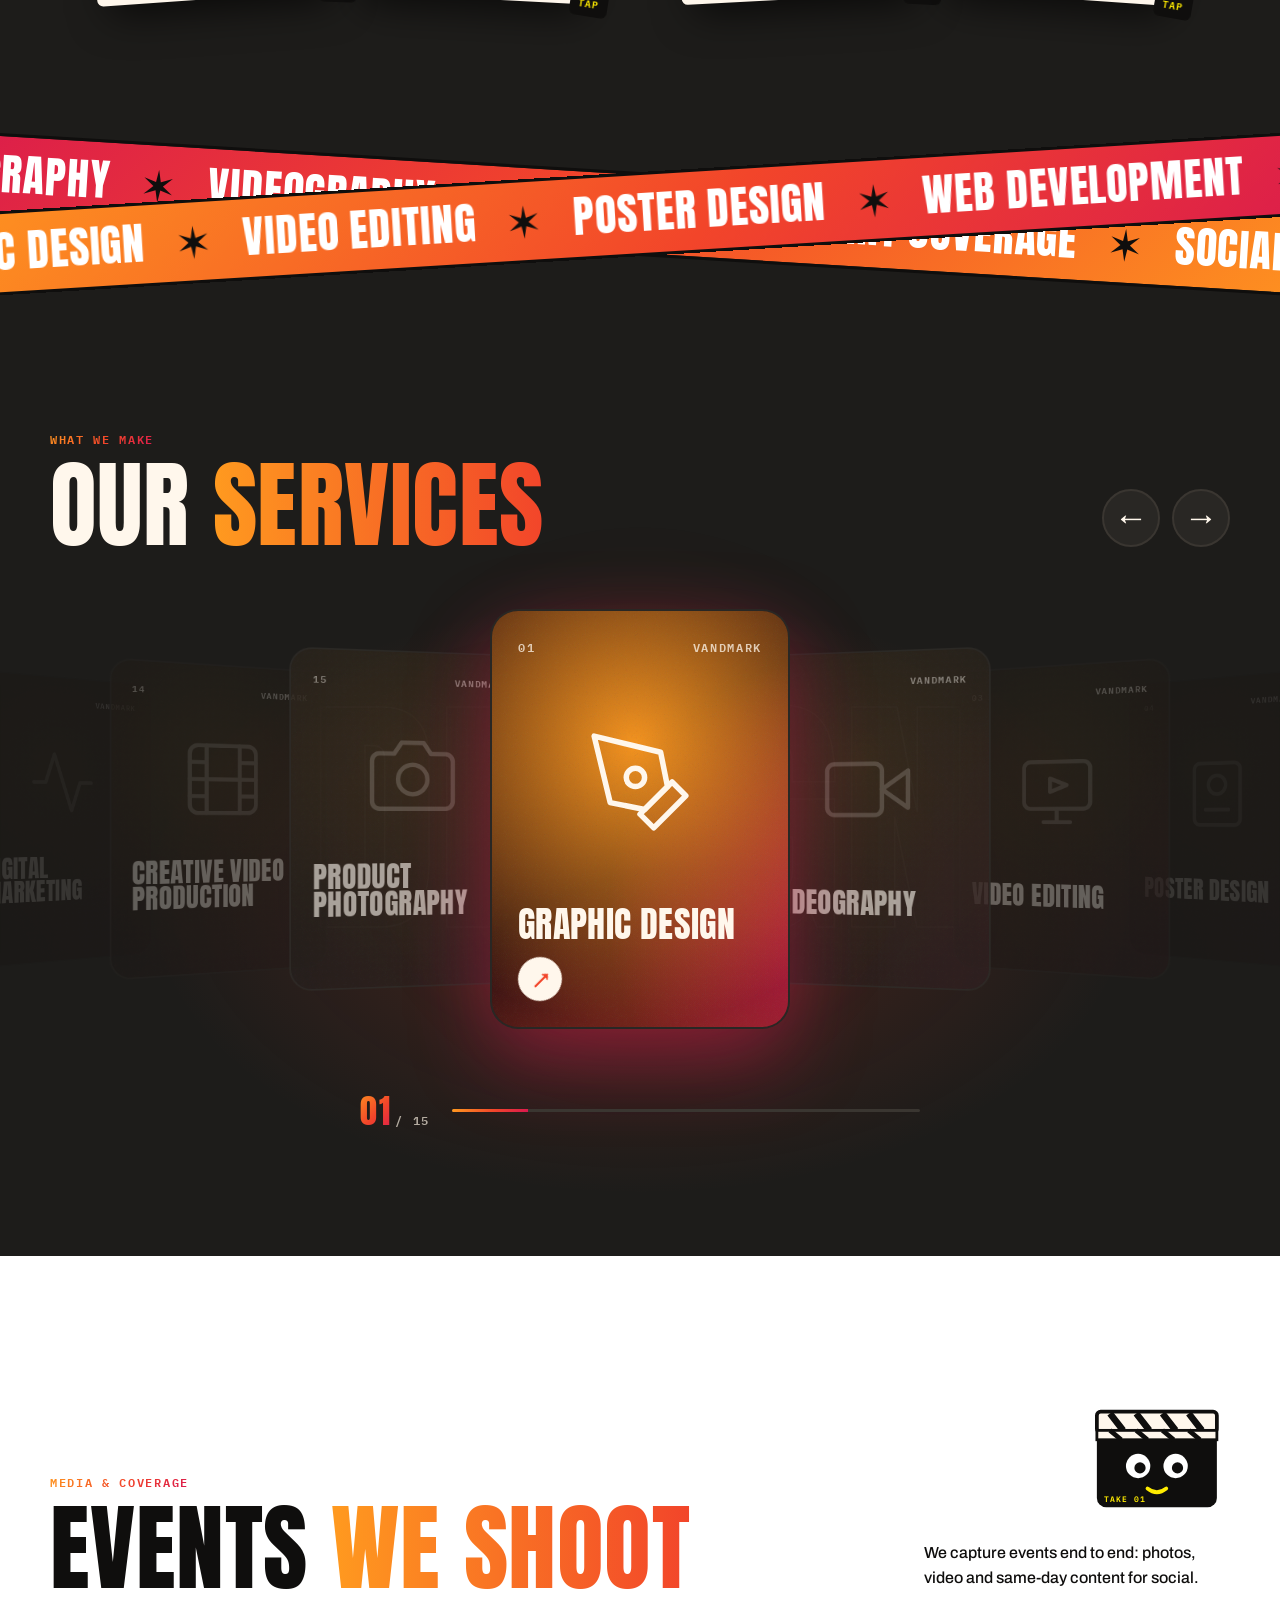
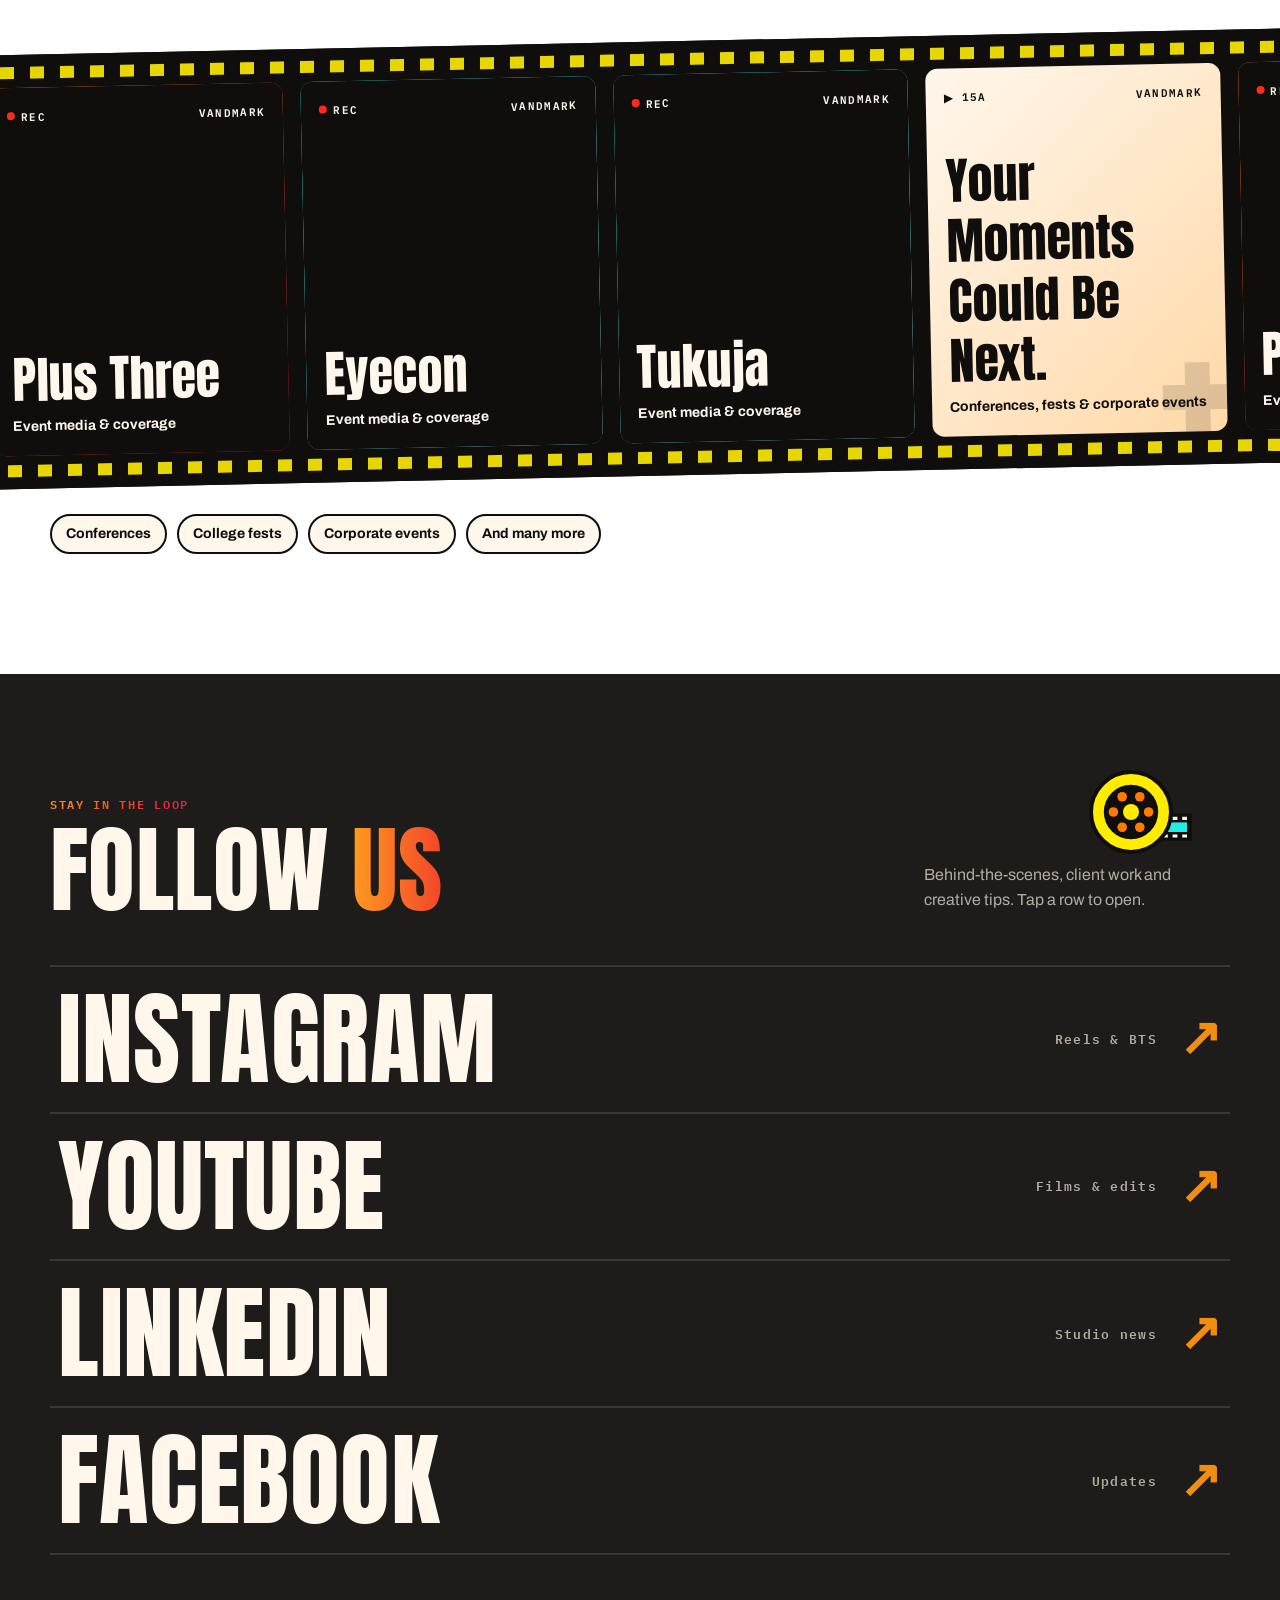
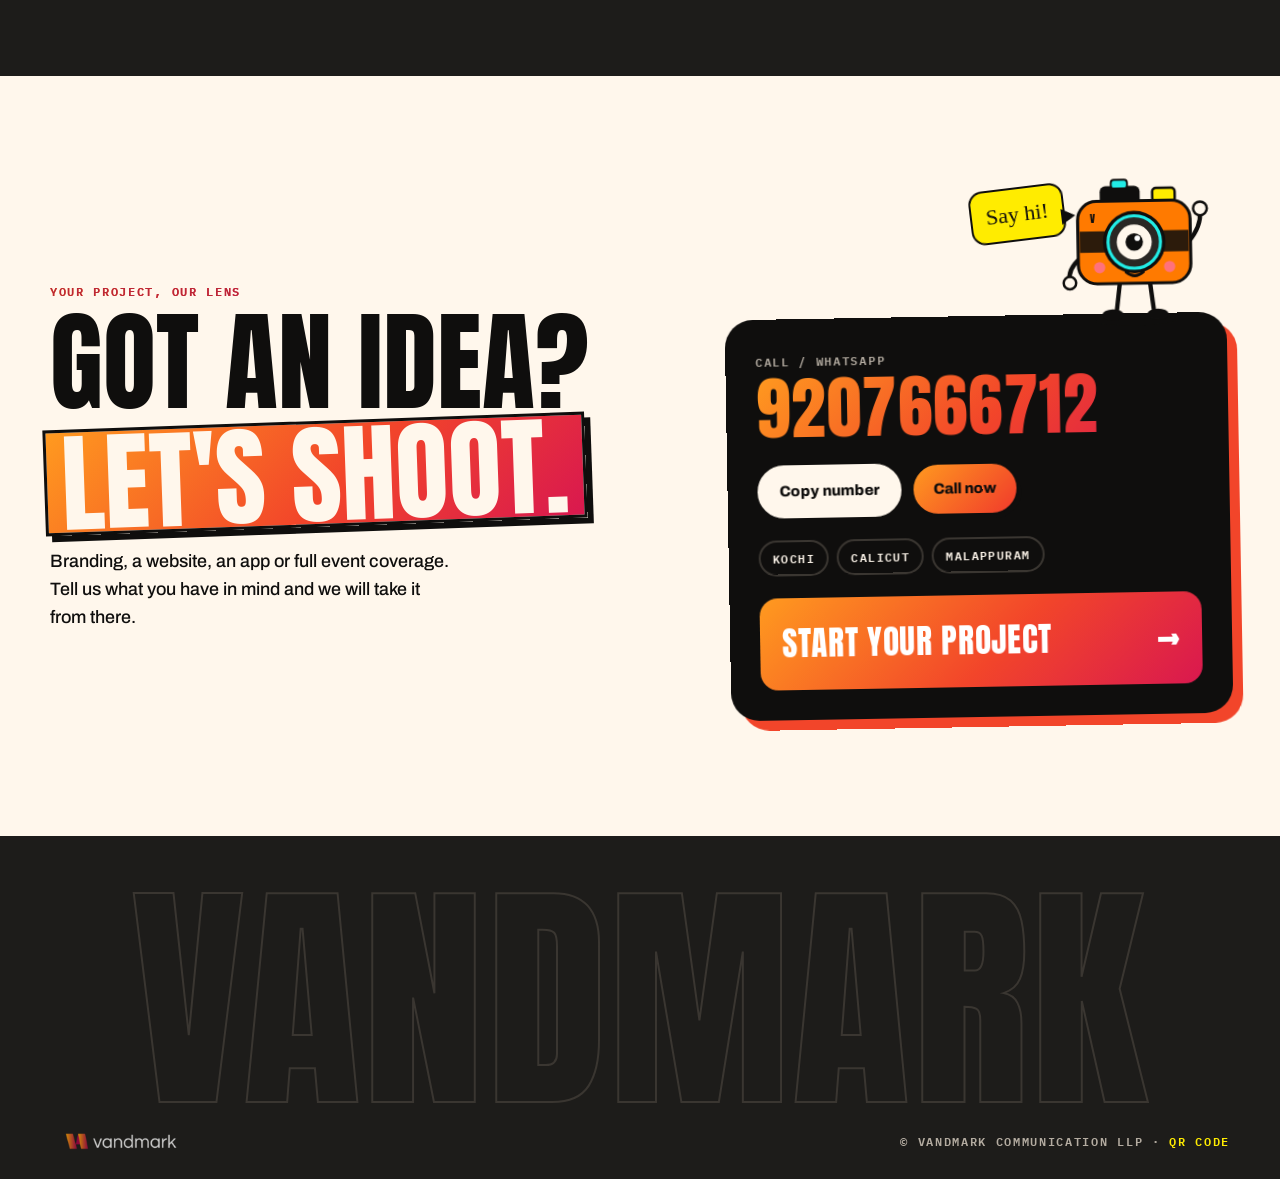
==== commit 4278796f: "feat: attach AI photo sharing app (Photona) with animated camera button in popup and QR page" ====
--- a/index.html
+++ b/index.html
@@ -312,12 +312,44 @@
 
       <!-- Action Buttons -->
       <div class="event-modal-actions">
-        <a href="https://sahodaya.holygraceacademy.com/" target="_blank" rel="noopener noreferrer" class="btn-event-primary" id="eventModalExplore">
-          <span>Explore Today's Program</span>
-          <svg width="18" height="18" viewBox="0 0 24 24" fill="currentColor">
-            <path d="M5 13h11.86l-5.43 5.43 1.42 1.42L21.14 12l-8.29-8.29-1.42 1.42L16.86 11H5v2z"/>
+        <!-- AI Photo Finder Button with Animated Camera -->
+        <a href="https://photona.weddinghillage.com/my-photos/c4956cbe-377d-41aa-93b7-038b21bcfeee/" target="_blank" rel="noopener noreferrer" class="btn-photo-ai" id="eventModalPhoto">
+          <div class="cam-anim-box" aria-hidden="true">
+            <span class="cam-flash-ray"></span>
+            <svg class="cam-svg" viewBox="0 0 36 32" fill="none" xmlns="http://www.w3.org/2000/svg">
+              <rect x="2" y="7" width="32" height="22" rx="5" fill="#0F0E0D" stroke="#0F0E0D" stroke-width="2"/>
+              <path d="M11 7L13 3H23L25 7H11Z" fill="#0F0E0D"/>
+              <rect x="5" y="10" width="5" height="3.5" rx="1" fill="#FFEC00"/>
+              <circle cx="28" cy="11" r="2.2" fill="#FF2A1A" class="cam-led"/>
+              <circle cx="18" cy="18" r="8" fill="#1D1C1A" stroke="#FFEC00" stroke-width="1.8"/>
+              <circle cx="18" cy="18" r="5" fill="#0F0E0D" class="cam-lens-pupil"/>
+              <circle cx="16" cy="16" r="1.5" fill="#FFFFFF"/>
+              <rect x="6" y="1.5" width="4.5" height="2.5" rx="1" fill="#FF7A00" class="cam-shutter-btn"/>
+            </svg>
+          </div>
+          <div class="btn-photo-label-group">
+            <div class="btn-photo-title">
+              <span>Get Your Photo</span>
+              <span class="btn-ai-pill">AI FACE SEARCH</span>
+            </div>
+            <span class="btn-photo-sub">Find your event photos instantly with AI recognition</span>
+          </div>
+          <div class="btn-photo-arrow" aria-hidden="true">
+            <svg width="18" height="18" viewBox="0 0 24 24" fill="currentColor">
+              <path d="M5 13h11.86l-5.43 5.43 1.42 1.42L21.14 12l-8.29-8.29-1.42 1.42L16.86 11H5v2z"/>
+            </svg>
+          </div>
+        </a>
+
+        <!-- Secondary Program Portal Button -->
+        <a href="https://sahodaya.holygraceacademy.com/" target="_blank" rel="noopener noreferrer" class="btn-event-sub" id="eventModalExplore">
+          <svg width="16" height="16" viewBox="0 0 24 24" fill="currentColor">
+            <path d="M19 4H5c-1.11 0-2 .9-2 2v12c0 1.1.89 2 2 2h14c1.1 0 2-.9 2-2V6c0-1.1-.9-2-2-2zm0 14H5V8h14v10z"/>
           </svg>
+          <span>Explore Today's Program & Schedule</span>
         </a>
+
+        <!-- Dismiss Button -->
         <button type="button" class="btn-event-secondary" id="eventModalDismiss">Continue to Vandmark</button>
       </div>
     </div>
--- a/style.css
+++ b/style.css
@@ -2655,6 +2655,185 @@
   box-shadow: 0 14px 34px rgba(241, 142, 16, 0.55);
 }
 
+/* Featured AI Photo Button with Animated Camera */
+.btn-photo-ai {
+  display: flex !important;
+  align-items: center !important;
+  gap: 14px !important;
+  width: 100% !important;
+  padding: 15px 18px !important;
+  border-radius: 20px !important;
+  background: linear-gradient(135deg, #FF7A00 0%, #FFB800 48%, #FFEC00 100%) !important;
+  color: #0F0E0D !important;
+  text-decoration: none !important;
+  box-shadow: 0 12px 32px rgba(241, 142, 16, 0.45), 0 0 24px rgba(255, 236, 0, 0.3) !important;
+  border: 2px solid rgba(255, 255, 255, 0.45) !important;
+  position: relative !important;
+  overflow: hidden !important;
+  transition: transform 0.2s cubic-bezier(0.16, 1, 0.3, 1), box-shadow 0.2s ease !important;
+  box-sizing: border-box !important;
+  text-align: left !important;
+  cursor: pointer !important;
+}
+
+.btn-photo-ai:hover {
+  transform: translateY(-3px) scale(1.02) !important;
+  box-shadow: 0 18px 40px rgba(241, 142, 16, 0.65), 0 0 32px rgba(255, 236, 0, 0.5) !important;
+}
+
+.cam-anim-box {
+  position: relative !important;
+  width: 44px !important;
+  height: 38px !important;
+  flex-shrink: 0 !important;
+  display: flex !important;
+  align-items: center !important;
+  justify-content: center !important;
+}
+
+.cam-svg {
+  width: 100% !important;
+  height: 100% !important;
+  filter: drop-shadow(0 3px 6px rgba(0, 0, 0, 0.35)) !important;
+  animation: camWiggle 2.8s ease-in-out infinite !important;
+}
+
+@keyframes camWiggle {
+  0%, 82%, 100% { transform: rotate(0deg) scale(1); }
+  85% { transform: rotate(-5deg) scale(0.95); }
+  88% { transform: rotate(4deg) scale(1.06); }
+  91% { transform: rotate(-2deg) scale(1.02); }
+  94% { transform: rotate(0deg) scale(1); }
+}
+
+.cam-lens-pupil {
+  animation: camFocus 1.8s ease-in-out infinite !important;
+  transform-origin: 18px 18px !important;
+}
+
+@keyframes camFocus {
+  0%, 100% { transform: scale(1); }
+  50% { transform: scale(1.28); }
+}
+
+.cam-shutter-btn {
+  animation: shutterPress 2.8s ease-in-out infinite !important;
+  transform-origin: 8px 3px !important;
+}
+
+@keyframes shutterPress {
+  0%, 84%, 100% { transform: translateY(0); }
+  86%, 89% { transform: translateY(1.5px); }
+}
+
+.cam-flash-ray {
+  position: absolute !important;
+  top: -4px !important;
+  left: 4px !important;
+  width: 22px !important;
+  height: 22px !important;
+  border-radius: 50% !important;
+  background: radial-gradient(circle, #FFFFFF 0%, rgba(255, 236, 0, 0.8) 40%, transparent 70%) !important;
+  opacity: 0 !important;
+  pointer-events: none !important;
+  animation: flashStrobe 2.8s ease-out infinite !important;
+  z-index: 2 !important;
+}
+
+@keyframes flashStrobe {
+  0%, 85%, 100% { opacity: 0; transform: scale(0.4); }
+  86% { opacity: 1; transform: scale(2.2); filter: blur(0px); }
+  89% { opacity: 0.2; transform: scale(1.4); }
+  90% { opacity: 1; transform: scale(2.6); }
+  93% { opacity: 0; transform: scale(0.5); }
+}
+
+.cam-led {
+  animation: modalPulse 1s steps(2) infinite !important;
+}
+
+.btn-photo-label-group {
+  flex: 1 !important;
+  display: flex !important;
+  flex-direction: column !important;
+  gap: 3px !important;
+}
+
+.btn-photo-title {
+  display: flex !important;
+  align-items: center !important;
+  gap: 8px !important;
+  flex-wrap: wrap !important;
+  font-family: 'Anton', Impact, sans-serif !important;
+  font-size: 20px !important;
+  letter-spacing: 0.03em !important;
+  text-transform: uppercase !important;
+  color: #0F0E0D !important;
+  line-height: 1.1 !important;
+}
+
+.btn-ai-pill {
+  font-family: 'IBM Plex Mono', monospace !important;
+  font-size: 10px !important;
+  font-weight: 700 !important;
+  letter-spacing: 0.1em !important;
+  padding: 2px 7px !important;
+  border-radius: 999px !important;
+  background: #0F0E0D !important;
+  color: #FFEC00 !important;
+  display: inline-block !important;
+}
+
+.btn-photo-sub {
+  font-family: 'Archivo', sans-serif !important;
+  font-size: 12px !important;
+  font-weight: 600 !important;
+  color: #292724 !important;
+  line-height: 1.25 !important;
+}
+
+.btn-photo-arrow {
+  width: 32px !important;
+  height: 32px !important;
+  border-radius: 50% !important;
+  background: #0F0E0D !important;
+  color: #FFEC00 !important;
+  display: flex !important;
+  align-items: center !important;
+  justify-content: center !important;
+  flex-shrink: 0 !important;
+  transition: transform 0.2s ease !important;
+}
+
+.btn-photo-ai:hover .btn-photo-arrow {
+  transform: translateX(3px) scale(1.08) !important;
+}
+
+.btn-event-sub {
+  display: inline-flex !important;
+  align-items: center !important;
+  justify-content: center !important;
+  gap: 10px !important;
+  width: 100% !important;
+  padding: 13px 20px !important;
+  border-radius: 999px !important;
+  font-size: 14px !important;
+  font-weight: 700 !important;
+  color: #FFF7EC !important;
+  background: rgba(255, 247, 236, 0.06) !important;
+  border: 1.5px solid rgba(255, 247, 236, 0.18) !important;
+  text-decoration: none !important;
+  transition: background 0.15s, border-color 0.15s, transform 0.15s !important;
+  box-sizing: border-box !important;
+}
+
+.btn-event-sub:hover {
+  background: rgba(255, 247, 236, 0.12) !important;
+  border-color: #FFEC00 !important;
+  color: #FFEC00 !important;
+  transform: translateY(-1px) !important;
+}
+
 .btn-event-secondary {
   background: transparent;
   border: none;
@@ -2674,10 +2853,20 @@
 
 @media (max-width: 480px) {
   .event-modal-card {
-    padding: 32px 18px 24px;
+    padding: 30px 16px 22px !important;
     border-radius: 22px;
   }
   .event-modal-title {
     font-size: 28px;
   }
-}
+  .btn-photo-ai {
+    padding: 13px 14px !important;
+    gap: 10px !important;
+  }
+  .btn-photo-title {
+    font-size: 18px !important;
+  }
+  .btn-photo-sub {
+    font-size: 11px !important;
+  }
+}
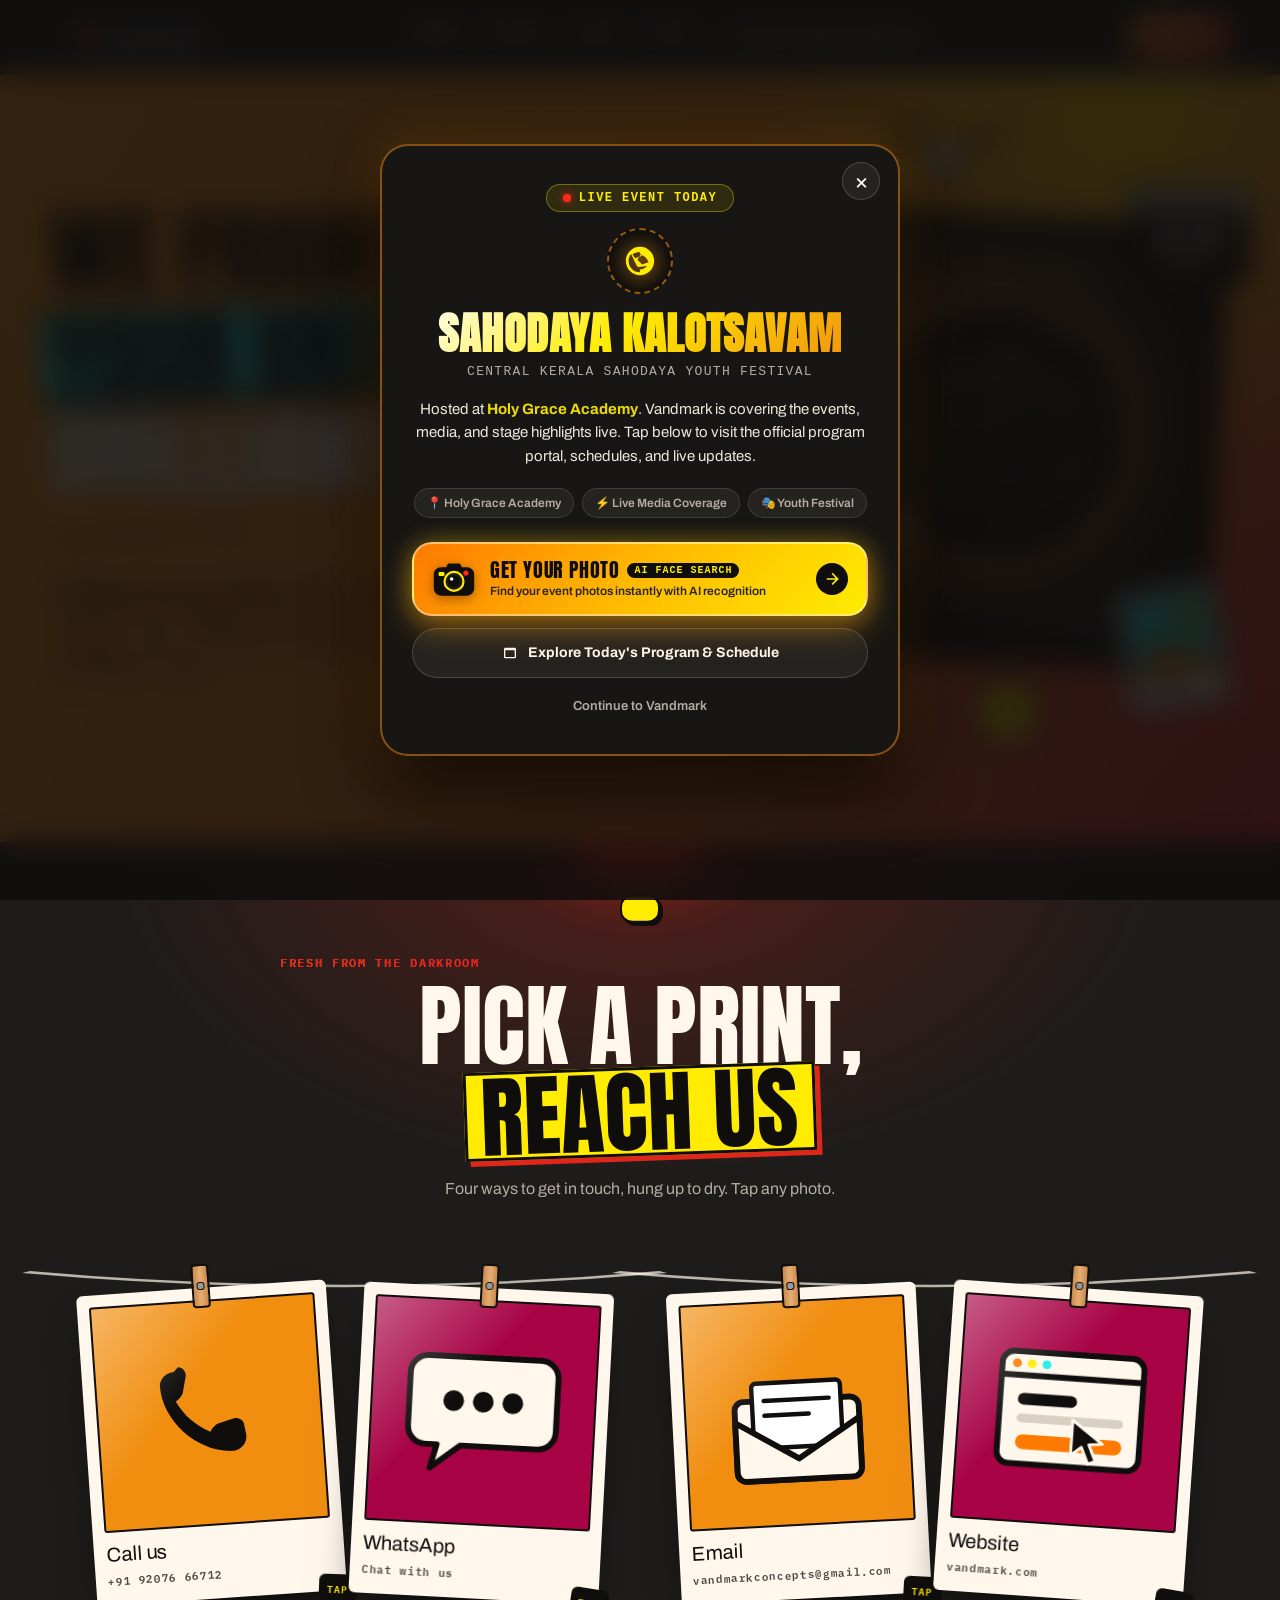
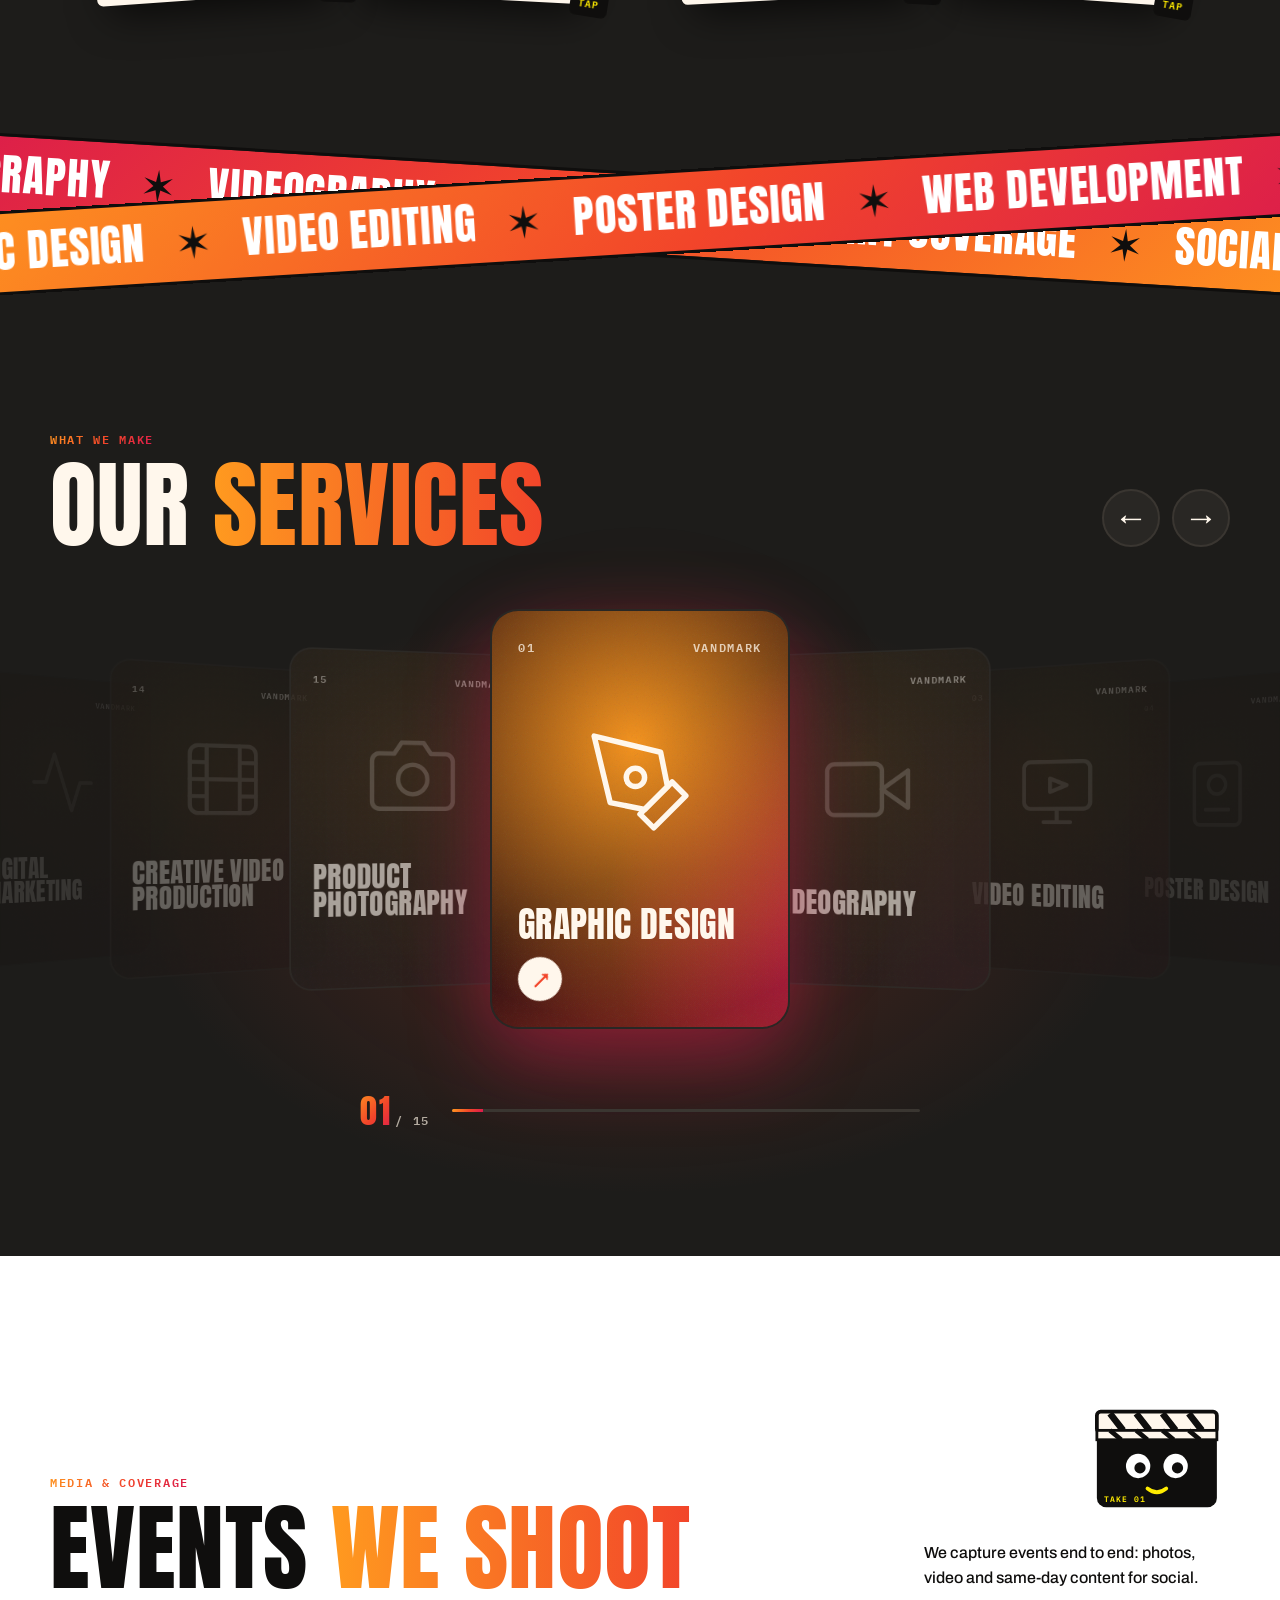
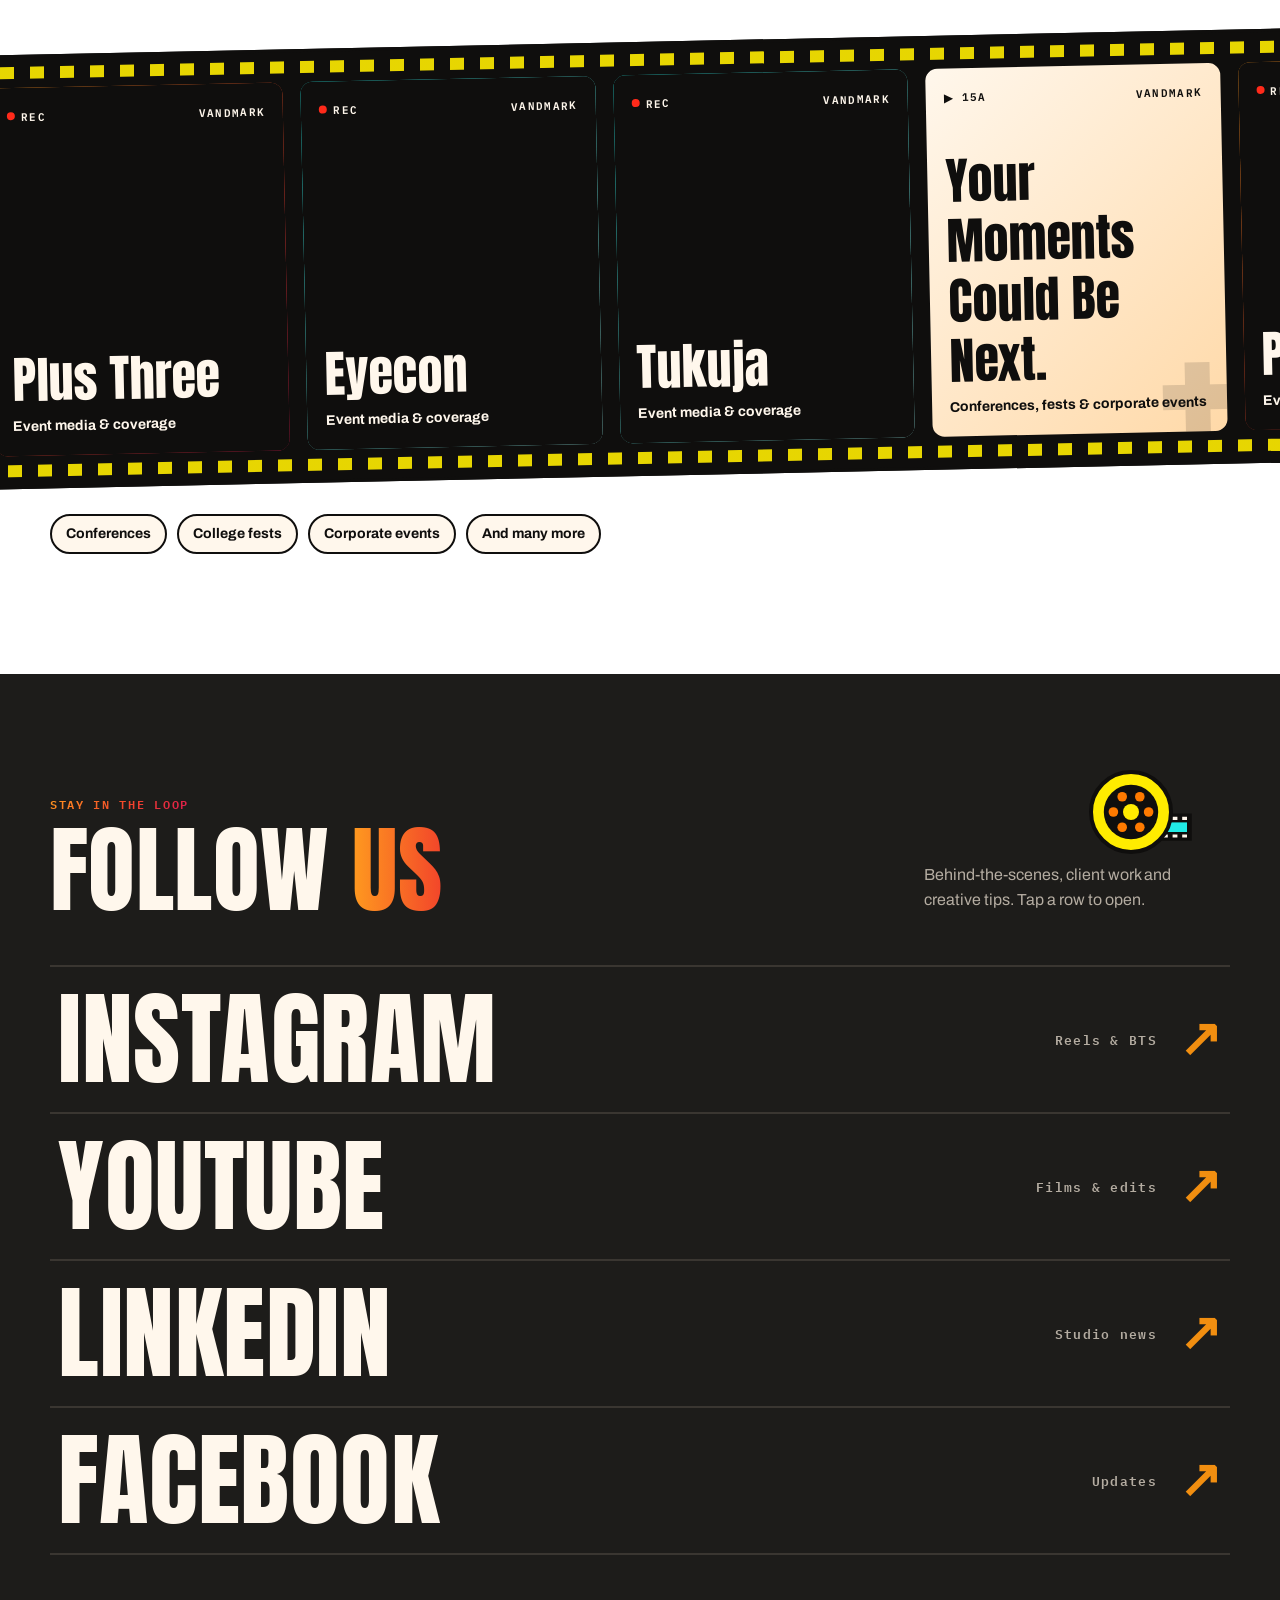
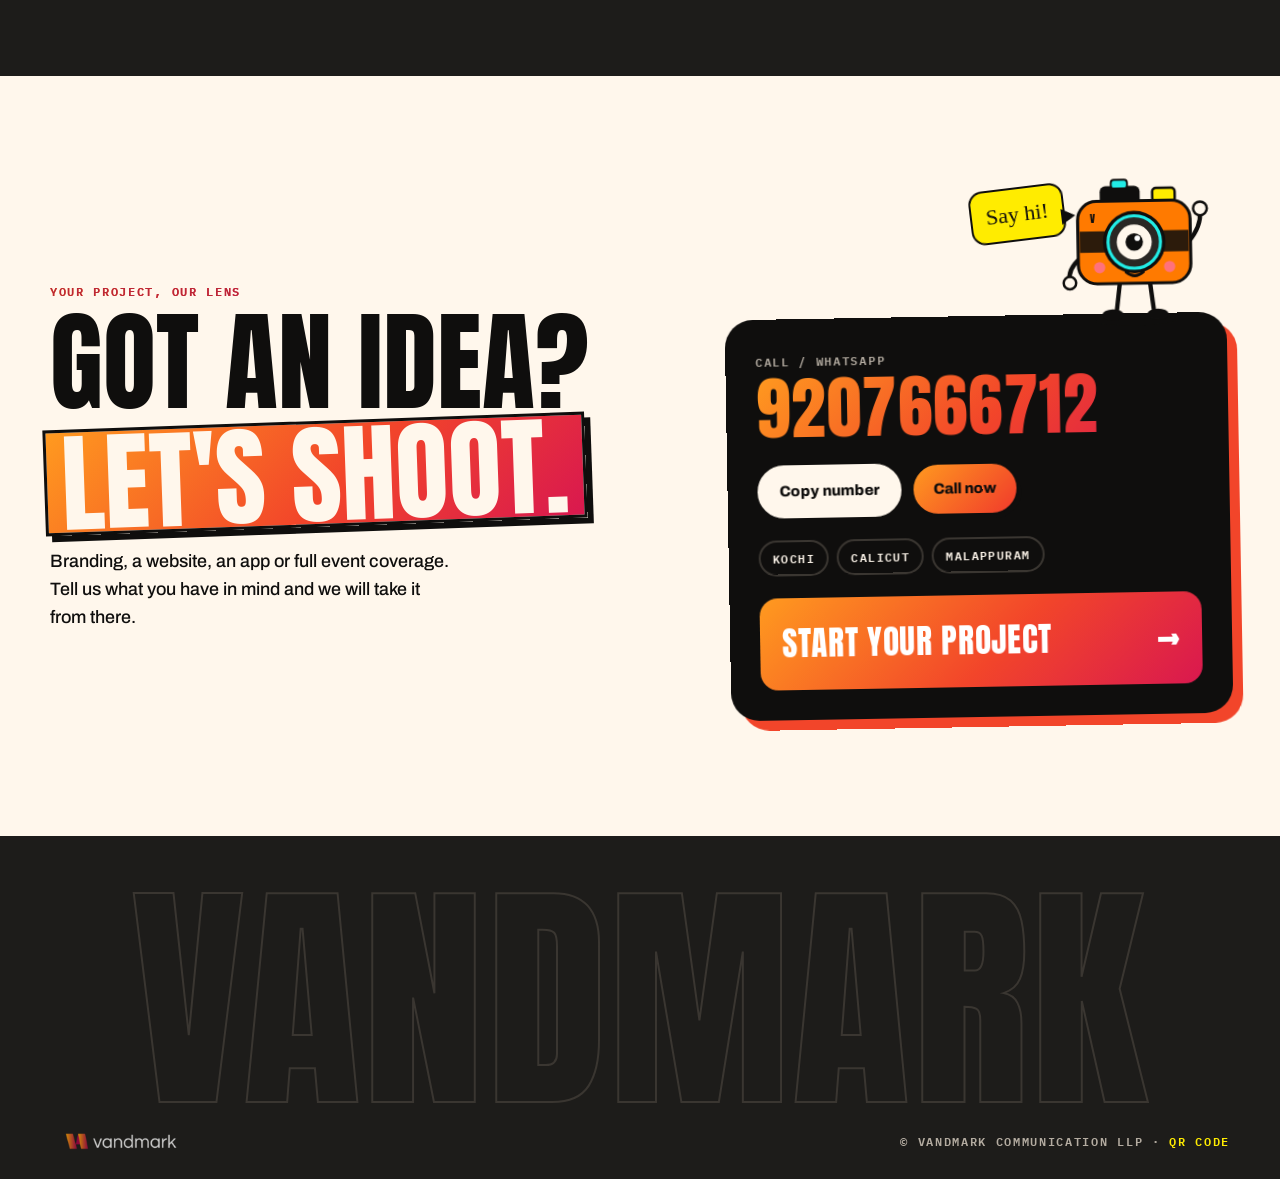
==== commit fb9c7105: "fix: update Photona AI photo search link to /share/8ba6335b-055a-4f3f-afd6-b30a6f03f5c6/search/" ====
--- a/index.html
+++ b/index.html
@@ -313,7 +313,7 @@
       <!-- Action Buttons -->
       <div class="event-modal-actions">
         <!-- AI Photo Finder Button with Animated Camera -->
-        <a href="https://photona.weddinghillage.com/my-photos/c4956cbe-377d-41aa-93b7-038b21bcfeee/" target="_blank" rel="noopener noreferrer" class="btn-photo-ai" id="eventModalPhoto">
+        <a href="https://photona.weddinghillage.com/share/8ba6335b-055a-4f3f-afd6-b30a6f03f5c6/search/" target="_blank" rel="noopener noreferrer" class="btn-photo-ai" id="eventModalPhoto">
           <div class="cam-anim-box" aria-hidden="true">
             <span class="cam-flash-ray"></span>
             <svg class="cam-svg" viewBox="0 0 36 32" fill="none" xmlns="http://www.w3.org/2000/svg">
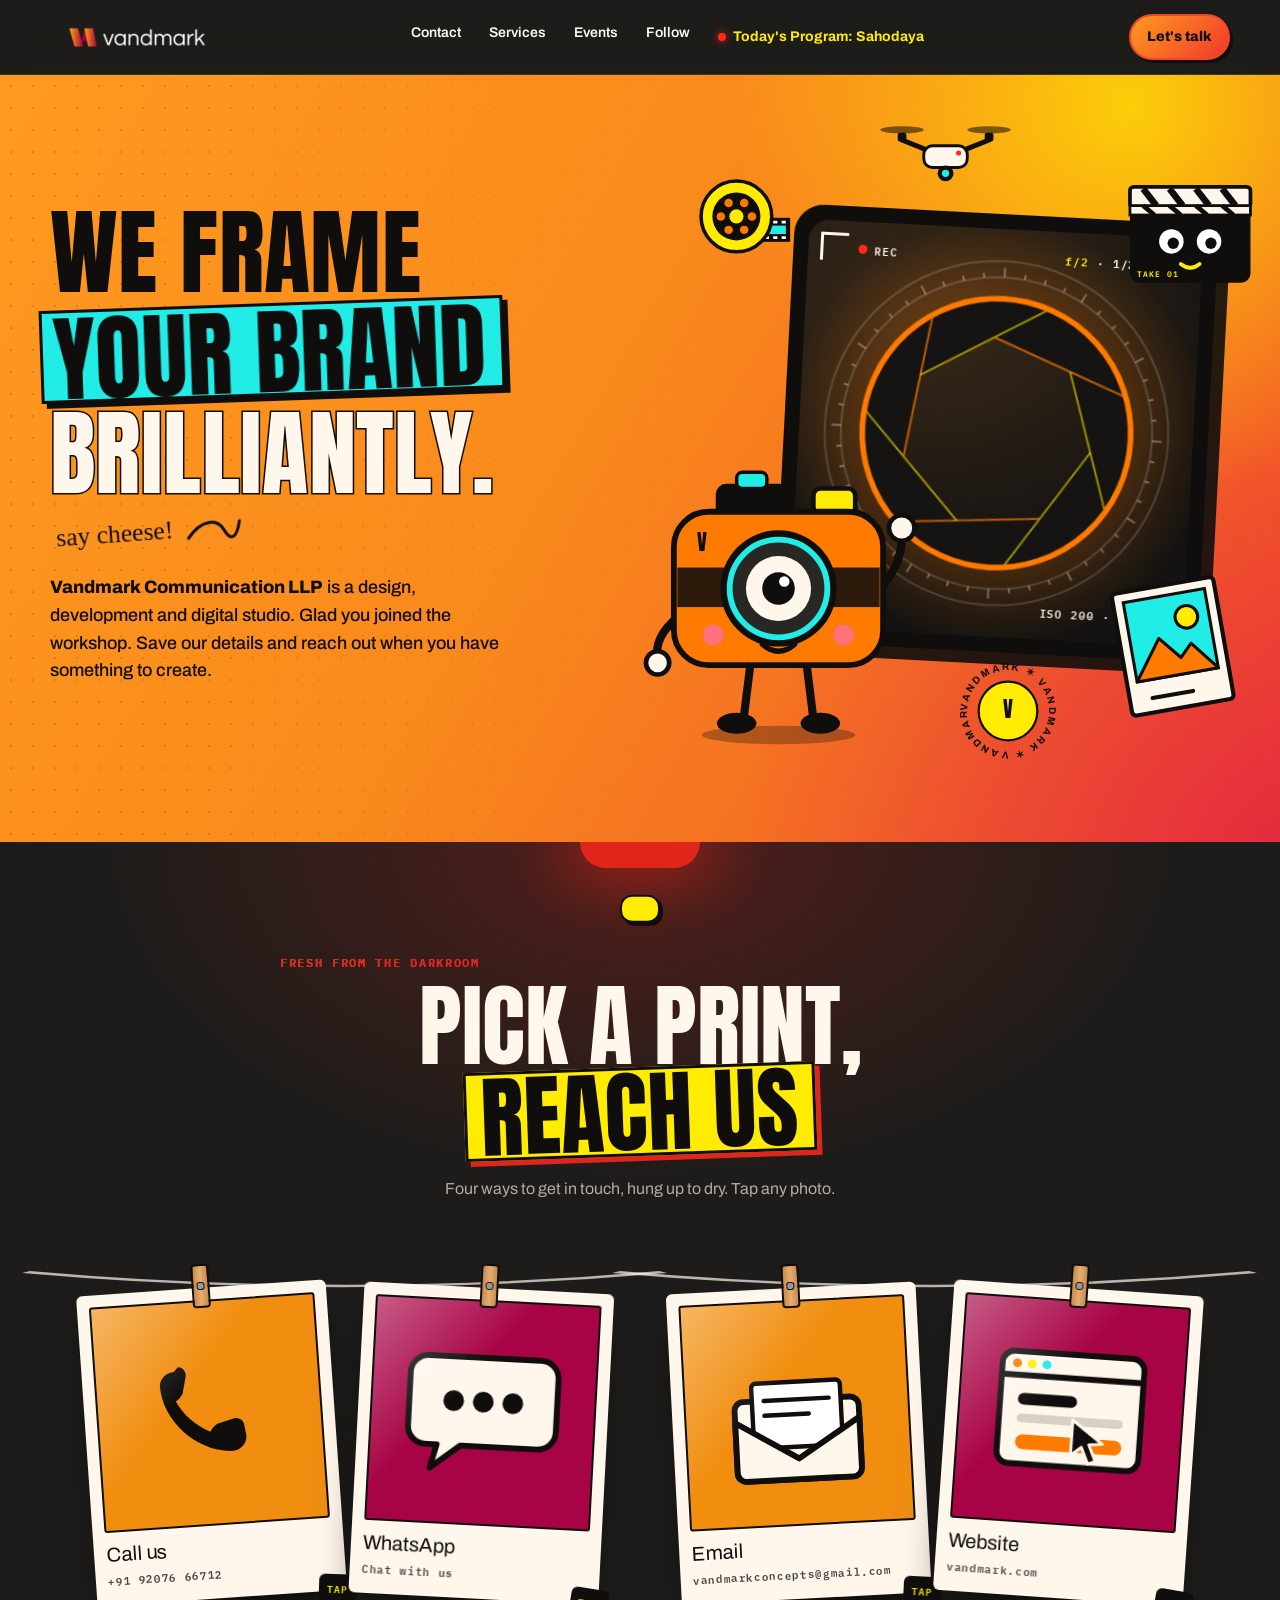
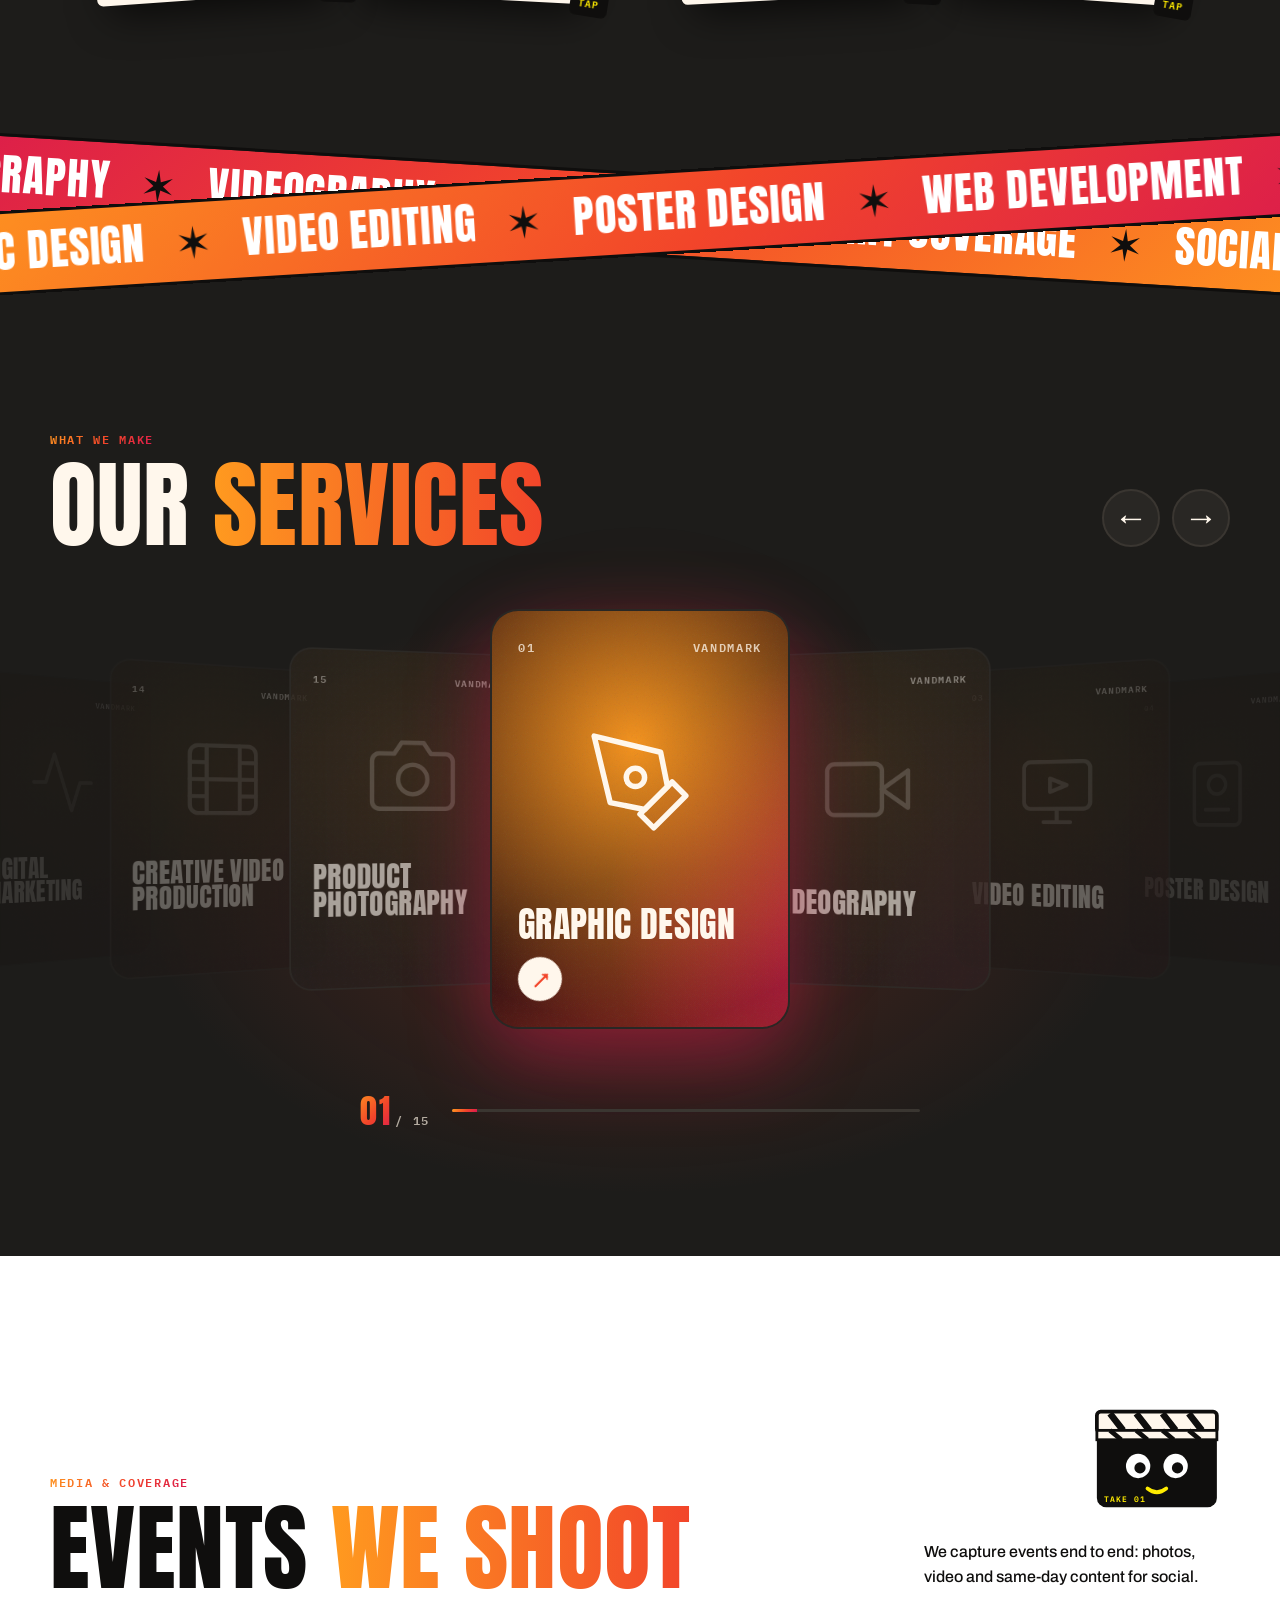
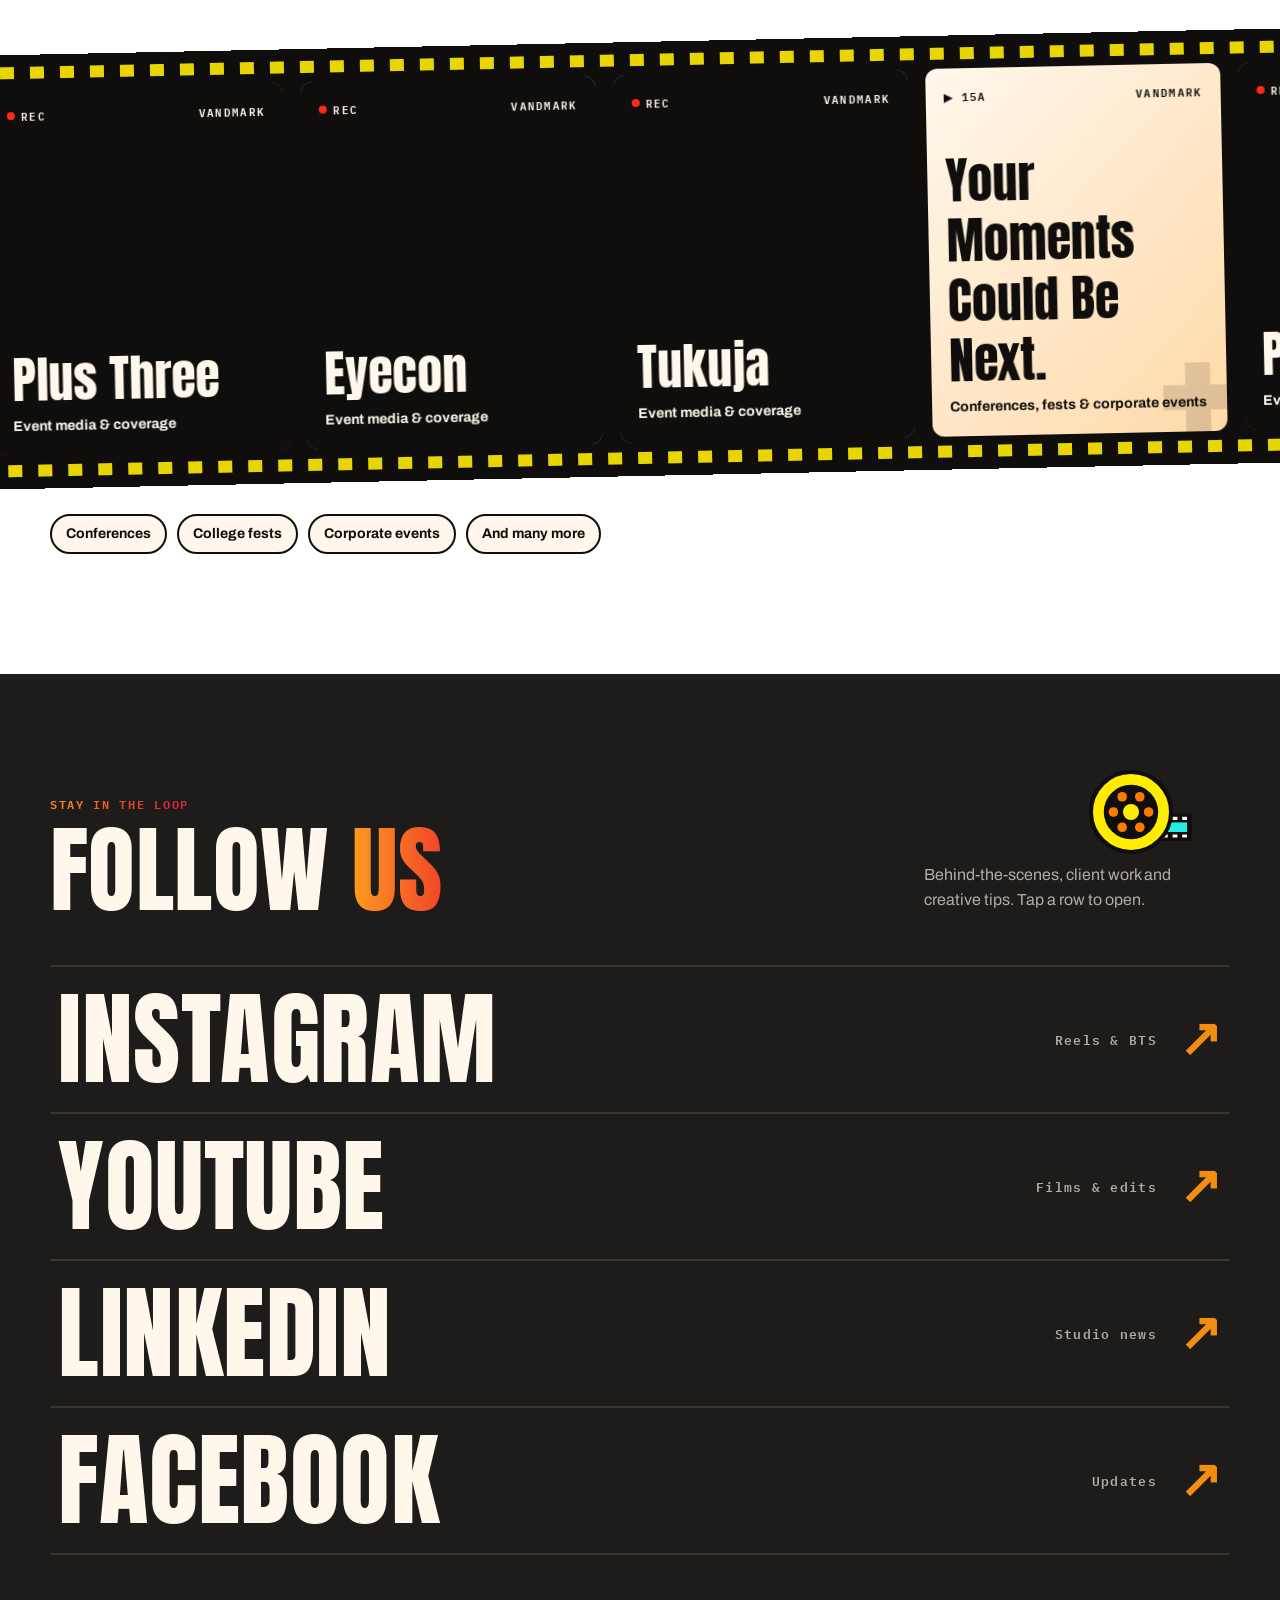
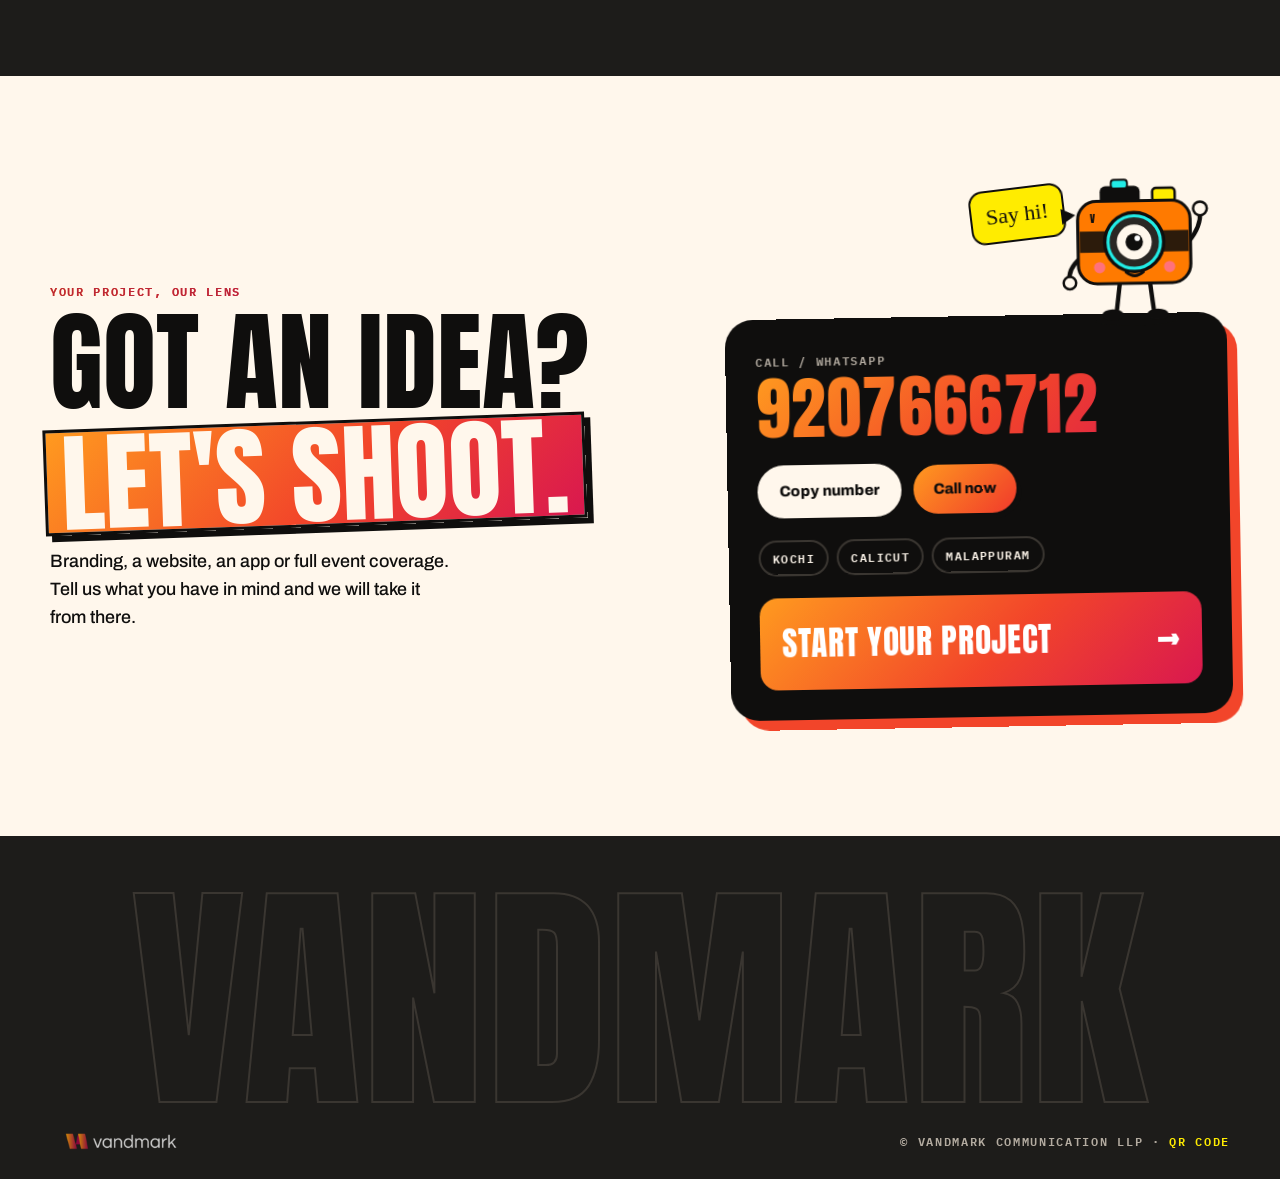
==== commit a1ee98ba: "chore: remove Sahodaya Kalotsavam event popup modal" ====
--- a/index.html
+++ b/index.html
@@ -27,9 +27,9 @@
         <li><a href="#services">Services</a></li>
         <li><a href="#events">Events</a></li>
         <li><a href="#follow">Follow</a></li>
-        <li><a href="https://sahodaya.holygraceacademy.com/" target="_blank" rel="noopener noreferrer" class="nav-live-item" onclick="if(window.openSahodayaModal){event.preventDefault();window.openSahodayaModal();}"><span class="live-dot" aria-hidden="true"></span>Today's Program: Sahodaya</a></li>
+        <li><a href="https://sahodaya.holygraceacademy.com/" target="_blank" rel="noopener noreferrer" class="nav-live-item"><span class="live-dot" aria-hidden="true"></span>Today's Program: Sahodaya</a></li>
       </ul>
-      <a href="https://sahodaya.holygraceacademy.com/" target="_blank" rel="noopener noreferrer" class="nav-mobile-live" onclick="if(window.openSahodayaModal){event.preventDefault();window.openSahodayaModal();}"><span class="live-dot" aria-hidden="true"></span>Sahodaya</a>
+      <a href="https://sahodaya.holygraceacademy.com/" target="_blank" rel="noopener noreferrer" class="nav-mobile-live"><span class="live-dot" aria-hidden="true"></span>Sahodaya</a>
       <a class="btn o" data-link="whatsapp">Let's talk</a>
     </div>
   </header>
@@ -274,87 +274,6 @@
     </section>
   </main>
 
-  <!-- Sahodaya Kalotsavam Event Announcement Popup Modal -->
-  <div class="event-modal-backdrop" id="eventModal" aria-hidden="true" role="dialog" aria-modal="true" aria-labelledby="eventModalTitle">
-    <div class="event-modal-card">
-      <!-- Close Button -->
-      <button type="button" class="event-modal-close" id="eventModalClose" aria-label="Close popup">&times;</button>
-
-      <!-- Top Badge -->
-      <div class="event-modal-pill">
-        <span class="pulse-dot" aria-hidden="true"></span>
-        <span>Live Event Today</span>
-      </div>
-
-      <!-- Aperture Camera Icon Graphic -->
-      <div class="event-modal-graphic" aria-hidden="true">
-        <div class="event-aperture-ring">
-          <svg viewBox="0 0 24 24" class="event-cam-icon">
-            <path d="M12 2C6.48 2 2 6.48 2 12s4.48 10 10 10 10-4.48 10-10S17.52 2 12 2zm0 18c-4.41 0-8-3.59-8-8 0-1.85.63-3.55 1.69-4.9L9.8 15.6c.3.39.77.6 1.25.56l5.85-.56c-1.22 1.48-3.04 2.4-5.09 2.4zm1.5-5.5l-3.3-3.3 2.1-3.64c2.8.54 5.02 2.65 5.69 5.41l-4.49 1.53zM6.69 7.31C8.04 6.25 9.74 5.62 11.6 5.62l1.6 2.78-4.7 1.6-1.81-2.69z"/>
-          </svg>
-        </div>
-      </div>
-
-      <!-- Title & Subtitle -->
-      <h2 class="event-modal-title" id="eventModalTitle">Sahodaya Kalotsavam</h2>
-      <p class="event-modal-kicker">Central Kerala Sahodaya Youth Festival</p>
-      
-      <p class="event-modal-desc">
-        Hosted at <strong>Holy Grace Academy</strong>. Vandmark is covering the events, media, and stage highlights live. Tap below to visit the official program portal, schedules, and live updates.
-      </p>
-
-      <!-- Meta highlights -->
-      <div class="event-modal-meta">
-        <span>📍 Holy Grace Academy</span>
-        <span>⚡ Live Media Coverage</span>
-        <span>🎭 Youth Festival</span>
-      </div>
-
-      <!-- Action Buttons -->
-      <div class="event-modal-actions">
-        <!-- AI Photo Finder Button with Animated Camera -->
-        <a href="https://photona.weddinghillage.com/share/8ba6335b-055a-4f3f-afd6-b30a6f03f5c6/search/" target="_blank" rel="noopener noreferrer" class="btn-photo-ai" id="eventModalPhoto">
-          <div class="cam-anim-box" aria-hidden="true">
-            <span class="cam-flash-ray"></span>
-            <svg class="cam-svg" viewBox="0 0 36 32" fill="none" xmlns="http://www.w3.org/2000/svg">
-              <rect x="2" y="7" width="32" height="22" rx="5" fill="#0F0E0D" stroke="#0F0E0D" stroke-width="2"/>
-              <path d="M11 7L13 3H23L25 7H11Z" fill="#0F0E0D"/>
-              <rect x="5" y="10" width="5" height="3.5" rx="1" fill="#FFEC00"/>
-              <circle cx="28" cy="11" r="2.2" fill="#FF2A1A" class="cam-led"/>
-              <circle cx="18" cy="18" r="8" fill="#1D1C1A" stroke="#FFEC00" stroke-width="1.8"/>
-              <circle cx="18" cy="18" r="5" fill="#0F0E0D" class="cam-lens-pupil"/>
-              <circle cx="16" cy="16" r="1.5" fill="#FFFFFF"/>
-              <rect x="6" y="1.5" width="4.5" height="2.5" rx="1" fill="#FF7A00" class="cam-shutter-btn"/>
-            </svg>
-          </div>
-          <div class="btn-photo-label-group">
-            <div class="btn-photo-title">
-              <span>Get Your Photo</span>
-              <span class="btn-ai-pill">AI FACE SEARCH</span>
-            </div>
-            <span class="btn-photo-sub">Find your event photos instantly with AI recognition</span>
-          </div>
-          <div class="btn-photo-arrow" aria-hidden="true">
-            <svg width="18" height="18" viewBox="0 0 24 24" fill="currentColor">
-              <path d="M5 13h11.86l-5.43 5.43 1.42 1.42L21.14 12l-8.29-8.29-1.42 1.42L16.86 11H5v2z"/>
-            </svg>
-          </div>
-        </a>
-
-        <!-- Secondary Program Portal Button -->
-        <a href="https://sahodaya.holygraceacademy.com/" target="_blank" rel="noopener noreferrer" class="btn-event-sub" id="eventModalExplore">
-          <svg width="16" height="16" viewBox="0 0 24 24" fill="currentColor">
-            <path d="M19 4H5c-1.11 0-2 .9-2 2v12c0 1.1.89 2 2 2h14c1.1 0 2-.9 2-2V6c0-1.1-.9-2-2-2zm0 14H5V8h14v10z"/>
-          </svg>
-          <span>Explore Today's Program & Schedule</span>
-        </a>
-
-        <!-- Dismiss Button -->
-        <button type="button" class="btn-event-secondary" id="eventModalDismiss">Continue to Vandmark</button>
-      </div>
-    </div>
-  </div>
-
   <footer>
     <div class="wm" aria-hidden="true">Vandmark</div>
     <div class="in fb mono"><img src="assets/vandmark-logo.png" alt="Vandmark"><span>© Vandmark Communication LLP · <a href="/qr" style="color:var(--yellow); text-decoration:none;">QR Code</a></span>
@@ -363,45 +282,7 @@
 
   <div class="toast" id="toast" role="status"></div>
 
-  <script src="script.js?v=2.2"></script>
-  <script>
-    (function () {
-      const modal = document.getElementById("eventModal");
-      if (!modal) return;
-
-      function openModal() {
-        modal.classList.add("is-open");
-        modal.setAttribute("aria-hidden", "false");
-      }
-
-      function closeModal() {
-        modal.classList.remove("is-open");
-        modal.setAttribute("aria-hidden", "true");
-      }
-
-      window.openSahodayaModal = openModal;
-      window.closeSahodayaModal = closeModal;
-
-      const closeBtn = document.getElementById("eventModalClose");
-      const dismissBtn = document.getElementById("eventModalDismiss");
-
-      if (closeBtn) closeBtn.onclick = closeModal;
-      if (dismissBtn) dismissBtn.onclick = closeModal;
-
-      modal.onclick = function (e) {
-        if (e.target === modal) closeModal();
-      };
-
-      document.addEventListener("keydown", function (e) {
-        if (e.key === "Escape" && modal.classList.contains("is-open")) {
-          closeModal();
-        }
-      });
-
-      // Automatically open as soon as site opens
-      setTimeout(openModal, 600);
-    })();
-  </script>
+  <script src="script.js?v=2.3"></script>
 </body>
 
 </html>
--- a/style.css
+++ b/style.css
@@ -2453,420 +2453,3 @@
   .sv-nav button { width: 48px; height: 48px }
 }
 
-/* ---------- Sahodaya Kalotsavam Event Announcement Popup ---------- */
-.event-modal-backdrop {
-  position: fixed;
-  inset: 0;
-  z-index: 200;
-  background: rgba(15, 14, 13, 0.85);
-  backdrop-filter: blur(14px);
-  -webkit-backdrop-filter: blur(14px);
-  display: flex;
-  align-items: center;
-  justify-content: center;
-  padding: 20px;
-  opacity: 0;
-  pointer-events: none;
-  visibility: hidden;
-  transition: opacity 0.35s cubic-bezier(0.16, 1, 0.3, 1), visibility 0.35s ease;
-}
-
-.event-modal-backdrop.is-open {
-  opacity: 1;
-  pointer-events: auto;
-  visibility: visible;
-}
-
-.event-modal-card {
-  position: relative;
-  background: #171614;
-  border: 2px solid rgba(241, 142, 16, 0.5);
-  border-radius: 28px;
-  padding: 38px 30px 32px;
-  max-width: 520px;
-  width: 100%;
-  text-align: center;
-  box-shadow: 0 28px 70px rgba(0, 0, 0, 0.8), 0 0 50px rgba(241, 142, 16, 0.22);
-  transform: scale(0.92) translateY(20px);
-  transition: transform 0.4s cubic-bezier(0.16, 1, 0.3, 1);
-  box-sizing: border-box;
-}
-
-.event-modal-backdrop.is-open .event-modal-card {
-  transform: scale(1) translateY(0);
-}
-
-.event-modal-close {
-  position: absolute;
-  top: 16px;
-  right: 18px;
-  width: 38px;
-  height: 38px;
-  border-radius: 50%;
-  border: 1px solid rgba(255, 247, 236, 0.18);
-  background: rgba(255, 247, 236, 0.06);
-  color: var(--paper, #FFF7EC);
-  font-size: 24px;
-  line-height: 1;
-  display: flex;
-  align-items: center;
-  justify-content: center;
-  cursor: pointer;
-  transition: all 0.2s ease;
-}
-
-.event-modal-close:hover {
-  background: var(--orange, #f18e10);
-  border-color: var(--orange, #f18e10);
-  color: #0F0E0D;
-  transform: rotate(90deg);
-}
-
-.event-modal-pill {
-  display: inline-flex;
-  align-items: center;
-  gap: 8px;
-  padding: 6px 16px;
-  border-radius: 999px;
-  background: rgba(255, 236, 0, 0.1);
-  border: 1px solid rgba(255, 236, 0, 0.35);
-  color: var(--yellow, #FFEC00);
-  font: 700 12px var(--mono, monospace);
-  letter-spacing: 0.12em;
-  text-transform: uppercase;
-  margin-bottom: 16px;
-}
-
-.event-modal-pill .pulse-dot {
-  width: 8px;
-  height: 8px;
-  border-radius: 50%;
-  background: #FF2A1A;
-  box-shadow: 0 0 8px rgba(255, 42, 26, 0.9);
-  animation: blink 1.1s steps(2) infinite;
-}
-
-.event-modal-graphic {
-  margin: 0 auto 16px;
-  display: flex;
-  align-items: center;
-  justify-content: center;
-}
-
-.event-aperture-ring {
-  width: 66px;
-  height: 66px;
-  border-radius: 50%;
-  background: radial-gradient(circle, rgba(241, 142, 16, 0.22) 0%, rgba(15, 14, 13, 0.8) 70%);
-  border: 2px dashed rgba(241, 142, 16, 0.6);
-  display: flex;
-  align-items: center;
-  justify-content: center;
-  animation: spinSlow 18s linear infinite;
-}
-
-@keyframes spinSlow {
-  to { transform: rotate(360deg); }
-}
-
-.event-cam-icon {
-  width: 34px;
-  height: 34px;
-  fill: var(--yellow, #FFEC00);
-  filter: drop-shadow(0 2px 8px rgba(241, 142, 16, 0.4));
-}
-
-.event-modal-title {
-  font-family: var(--display, 'Anton', sans-serif);
-  font-size: clamp(32px, 5.5vw, 44px);
-  line-height: 1.05;
-  letter-spacing: 0.02em;
-  text-transform: uppercase;
-  margin: 0 0 6px;
-  background: linear-gradient(135deg, #FFFFFF 0%, #FFEC00 45%, var(--orange, #f18e10) 100%);
-  -webkit-background-clip: text;
-  -webkit-text-fill-color: transparent;
-}
-
-.event-modal-kicker {
-  font-family: var(--mono, monospace);
-  font-size: 13px;
-  letter-spacing: 0.1em;
-  text-transform: uppercase;
-  color: var(--muted, #B4ACA1);
-  margin: 0 0 16px;
-}
-
-.event-modal-desc {
-  font-size: 15px;
-  line-height: 1.55;
-  color: var(--paper, #FFF7EC);
-  margin: 0 0 20px;
-  opacity: 0.92;
-}
-
-.event-modal-desc strong {
-  color: var(--yellow, #FFEC00);
-}
-
-.event-modal-meta {
-  display: flex;
-  flex-wrap: wrap;
-  gap: 8px;
-  justify-content: center;
-  margin-bottom: 24px;
-}
-
-.event-modal-meta span {
-  font-size: 12px;
-  font-weight: 600;
-  padding: 5px 12px;
-  border-radius: 999px;
-  background: rgba(255, 247, 236, 0.06);
-  border: 1px solid rgba(255, 247, 236, 0.12);
-  color: var(--muted, #B4ACA1);
-}
-
-.event-modal-actions {
-  display: flex;
-  flex-direction: column;
-  gap: 12px;
-}
-
-.btn-event-primary {
-  display: inline-flex;
-  align-items: center;
-  justify-content: center;
-  gap: 10px;
-  width: 100%;
-  padding: 15px 24px;
-  border-radius: 999px;
-  font-size: 16px;
-  font-weight: 800;
-  color: #0F0E0D;
-  background: linear-gradient(135deg, var(--orange, #f18e10) 0%, var(--yellow, #FFEC00) 100%);
-  text-decoration: none;
-  box-shadow: 0 10px 28px rgba(241, 142, 16, 0.4);
-  transition: transform 0.15s, box-shadow 0.15s;
-}
-
-.btn-event-primary:hover {
-  transform: translateY(-2px);
-  box-shadow: 0 14px 34px rgba(241, 142, 16, 0.55);
-}
-
-/* Featured AI Photo Button with Animated Camera */
-.btn-photo-ai {
-  display: flex !important;
-  align-items: center !important;
-  gap: 14px !important;
-  width: 100% !important;
-  padding: 15px 18px !important;
-  border-radius: 20px !important;
-  background: linear-gradient(135deg, #FF7A00 0%, #FFB800 48%, #FFEC00 100%) !important;
-  color: #0F0E0D !important;
-  text-decoration: none !important;
-  box-shadow: 0 12px 32px rgba(241, 142, 16, 0.45), 0 0 24px rgba(255, 236, 0, 0.3) !important;
-  border: 2px solid rgba(255, 255, 255, 0.45) !important;
-  position: relative !important;
-  overflow: hidden !important;
-  transition: transform 0.2s cubic-bezier(0.16, 1, 0.3, 1), box-shadow 0.2s ease !important;
-  box-sizing: border-box !important;
-  text-align: left !important;
-  cursor: pointer !important;
-}
-
-.btn-photo-ai:hover {
-  transform: translateY(-3px) scale(1.02) !important;
-  box-shadow: 0 18px 40px rgba(241, 142, 16, 0.65), 0 0 32px rgba(255, 236, 0, 0.5) !important;
-}
-
-.cam-anim-box {
-  position: relative !important;
-  width: 44px !important;
-  height: 38px !important;
-  flex-shrink: 0 !important;
-  display: flex !important;
-  align-items: center !important;
-  justify-content: center !important;
-}
-
-.cam-svg {
-  width: 100% !important;
-  height: 100% !important;
-  filter: drop-shadow(0 3px 6px rgba(0, 0, 0, 0.35)) !important;
-  animation: camWiggle 2.8s ease-in-out infinite !important;
-}
-
-@keyframes camWiggle {
-  0%, 82%, 100% { transform: rotate(0deg) scale(1); }
-  85% { transform: rotate(-5deg) scale(0.95); }
-  88% { transform: rotate(4deg) scale(1.06); }
-  91% { transform: rotate(-2deg) scale(1.02); }
-  94% { transform: rotate(0deg) scale(1); }
-}
-
-.cam-lens-pupil {
-  animation: camFocus 1.8s ease-in-out infinite !important;
-  transform-origin: 18px 18px !important;
-}
-
-@keyframes camFocus {
-  0%, 100% { transform: scale(1); }
-  50% { transform: scale(1.28); }
-}
-
-.cam-shutter-btn {
-  animation: shutterPress 2.8s ease-in-out infinite !important;
-  transform-origin: 8px 3px !important;
-}
-
-@keyframes shutterPress {
-  0%, 84%, 100% { transform: translateY(0); }
-  86%, 89% { transform: translateY(1.5px); }
-}
-
-.cam-flash-ray {
-  position: absolute !important;
-  top: -4px !important;
-  left: 4px !important;
-  width: 22px !important;
-  height: 22px !important;
-  border-radius: 50% !important;
-  background: radial-gradient(circle, #FFFFFF 0%, rgba(255, 236, 0, 0.8) 40%, transparent 70%) !important;
-  opacity: 0 !important;
-  pointer-events: none !important;
-  animation: flashStrobe 2.8s ease-out infinite !important;
-  z-index: 2 !important;
-}
-
-@keyframes flashStrobe {
-  0%, 85%, 100% { opacity: 0; transform: scale(0.4); }
-  86% { opacity: 1; transform: scale(2.2); filter: blur(0px); }
-  89% { opacity: 0.2; transform: scale(1.4); }
-  90% { opacity: 1; transform: scale(2.6); }
-  93% { opacity: 0; transform: scale(0.5); }
-}
-
-.cam-led {
-  animation: modalPulse 1s steps(2) infinite !important;
-}
-
-.btn-photo-label-group {
-  flex: 1 !important;
-  display: flex !important;
-  flex-direction: column !important;
-  gap: 3px !important;
-}
-
-.btn-photo-title {
-  display: flex !important;
-  align-items: center !important;
-  gap: 8px !important;
-  flex-wrap: wrap !important;
-  font-family: 'Anton', Impact, sans-serif !important;
-  font-size: 20px !important;
-  letter-spacing: 0.03em !important;
-  text-transform: uppercase !important;
-  color: #0F0E0D !important;
-  line-height: 1.1 !important;
-}
-
-.btn-ai-pill {
-  font-family: 'IBM Plex Mono', monospace !important;
-  font-size: 10px !important;
-  font-weight: 700 !important;
-  letter-spacing: 0.1em !important;
-  padding: 2px 7px !important;
-  border-radius: 999px !important;
-  background: #0F0E0D !important;
-  color: #FFEC00 !important;
-  display: inline-block !important;
-}
-
-.btn-photo-sub {
-  font-family: 'Archivo', sans-serif !important;
-  font-size: 12px !important;
-  font-weight: 600 !important;
-  color: #292724 !important;
-  line-height: 1.25 !important;
-}
-
-.btn-photo-arrow {
-  width: 32px !important;
-  height: 32px !important;
-  border-radius: 50% !important;
-  background: #0F0E0D !important;
-  color: #FFEC00 !important;
-  display: flex !important;
-  align-items: center !important;
-  justify-content: center !important;
-  flex-shrink: 0 !important;
-  transition: transform 0.2s ease !important;
-}
-
-.btn-photo-ai:hover .btn-photo-arrow {
-  transform: translateX(3px) scale(1.08) !important;
-}
-
-.btn-event-sub {
-  display: inline-flex !important;
-  align-items: center !important;
-  justify-content: center !important;
-  gap: 10px !important;
-  width: 100% !important;
-  padding: 13px 20px !important;
-  border-radius: 999px !important;
-  font-size: 14px !important;
-  font-weight: 700 !important;
-  color: #FFF7EC !important;
-  background: rgba(255, 247, 236, 0.06) !important;
-  border: 1.5px solid rgba(255, 247, 236, 0.18) !important;
-  text-decoration: none !important;
-  transition: background 0.15s, border-color 0.15s, transform 0.15s !important;
-  box-sizing: border-box !important;
-}
-
-.btn-event-sub:hover {
-  background: rgba(255, 247, 236, 0.12) !important;
-  border-color: #FFEC00 !important;
-  color: #FFEC00 !important;
-  transform: translateY(-1px) !important;
-}
-
-.btn-event-secondary {
-  background: transparent;
-  border: none;
-  color: var(--muted, #B4ACA1);
-  font-family: var(--body, sans-serif);
-  font-size: 13px;
-  font-weight: 600;
-  cursor: pointer;
-  padding: 6px;
-  transition: color 0.15s;
-}
-
-.btn-event-secondary:hover {
-  color: var(--paper, #FFF7EC);
-  text-decoration: underline;
-}
-
-@media (max-width: 480px) {
-  .event-modal-card {
-    padding: 30px 16px 22px !important;
-    border-radius: 22px;
-  }
-  .event-modal-title {
-    font-size: 28px;
-  }
-  .btn-photo-ai {
-    padding: 13px 14px !important;
-    gap: 10px !important;
-  }
-  .btn-photo-title {
-    font-size: 18px !important;
-  }
-  .btn-photo-sub {
-    font-size: 11px !important;
-  }
-}
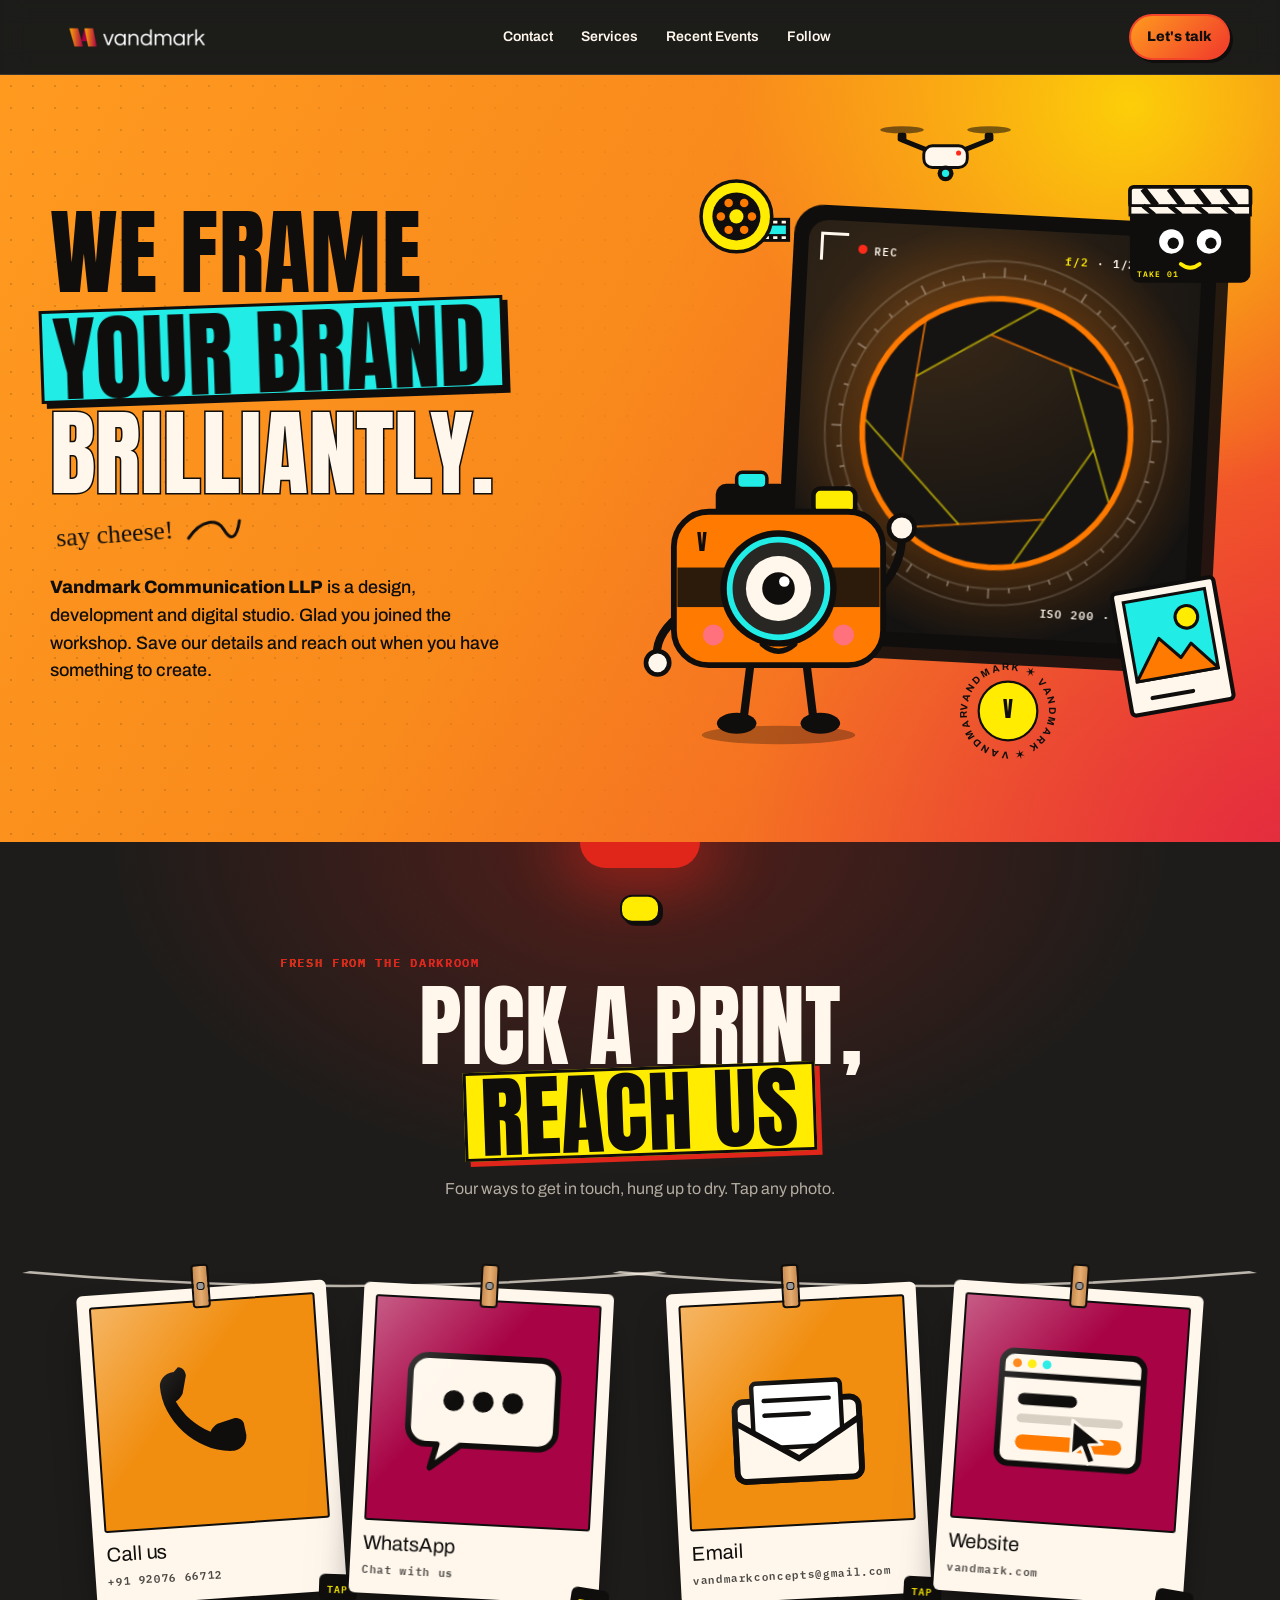
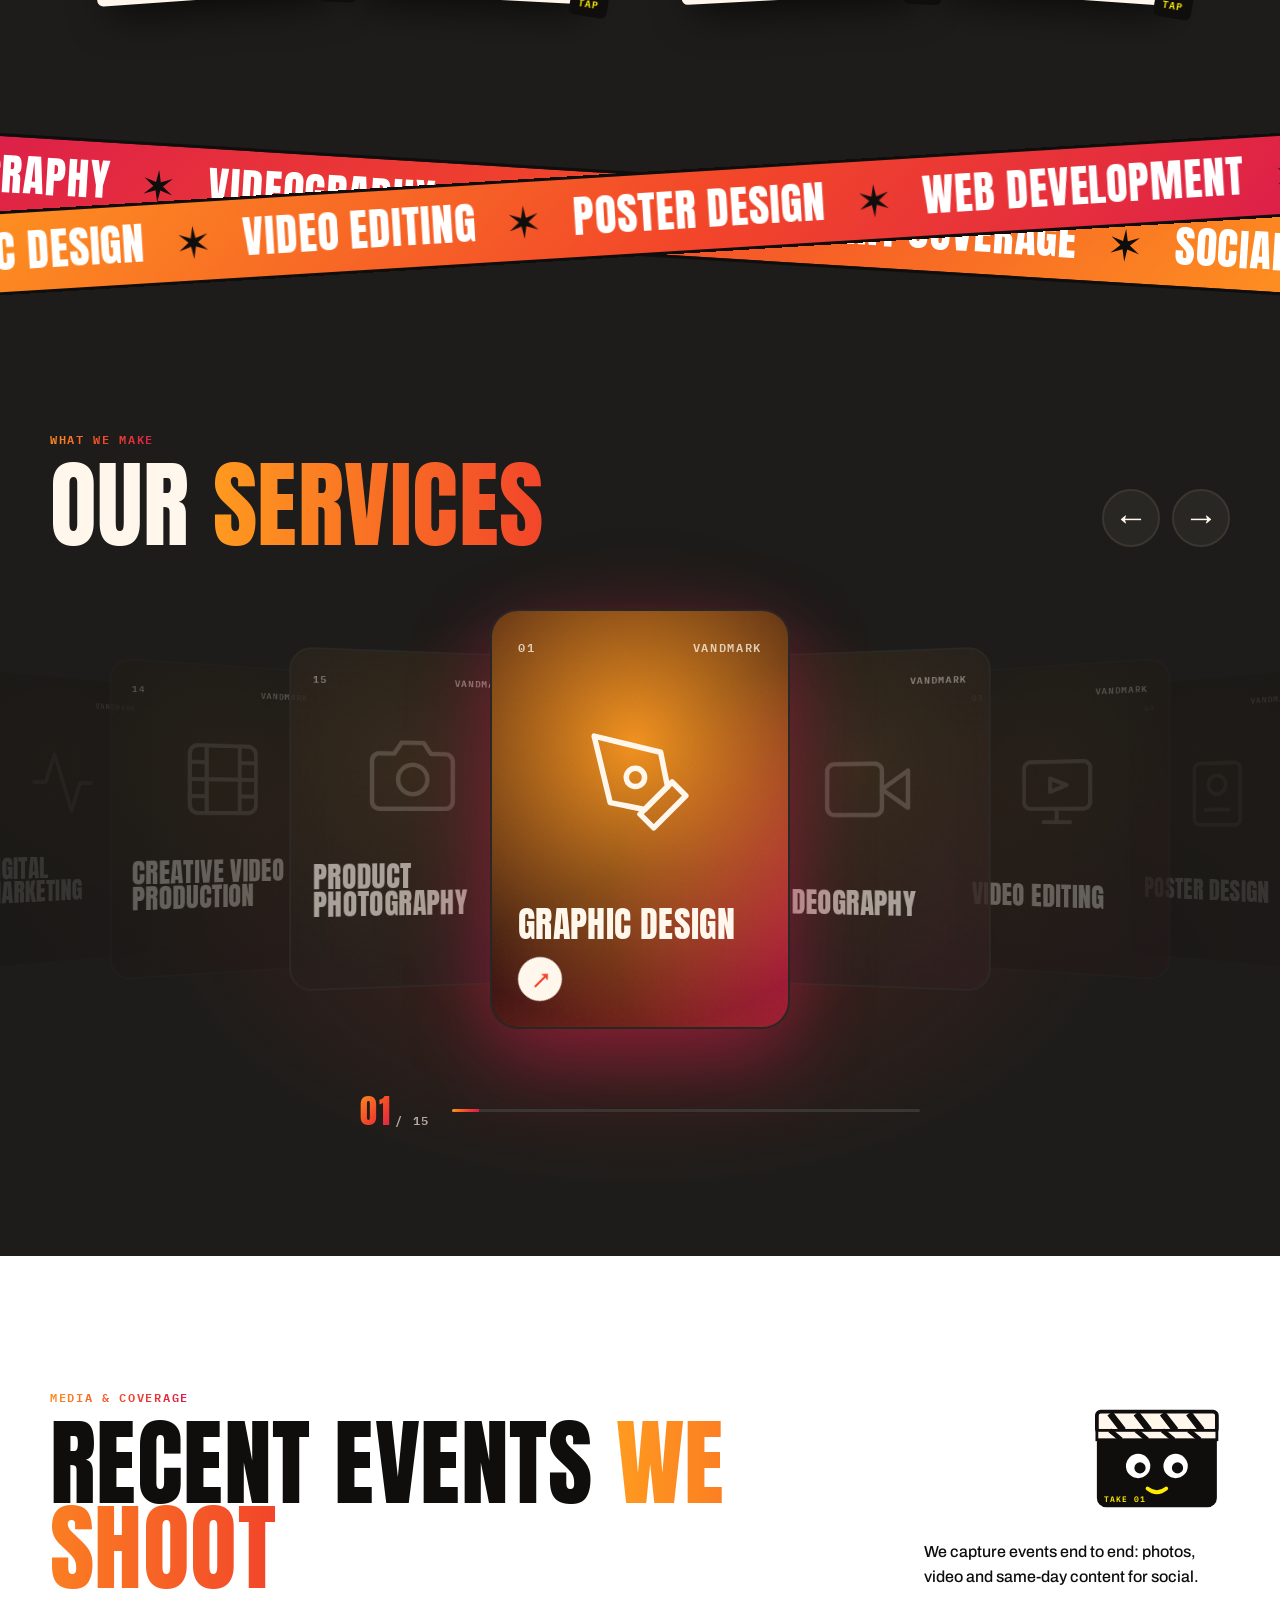
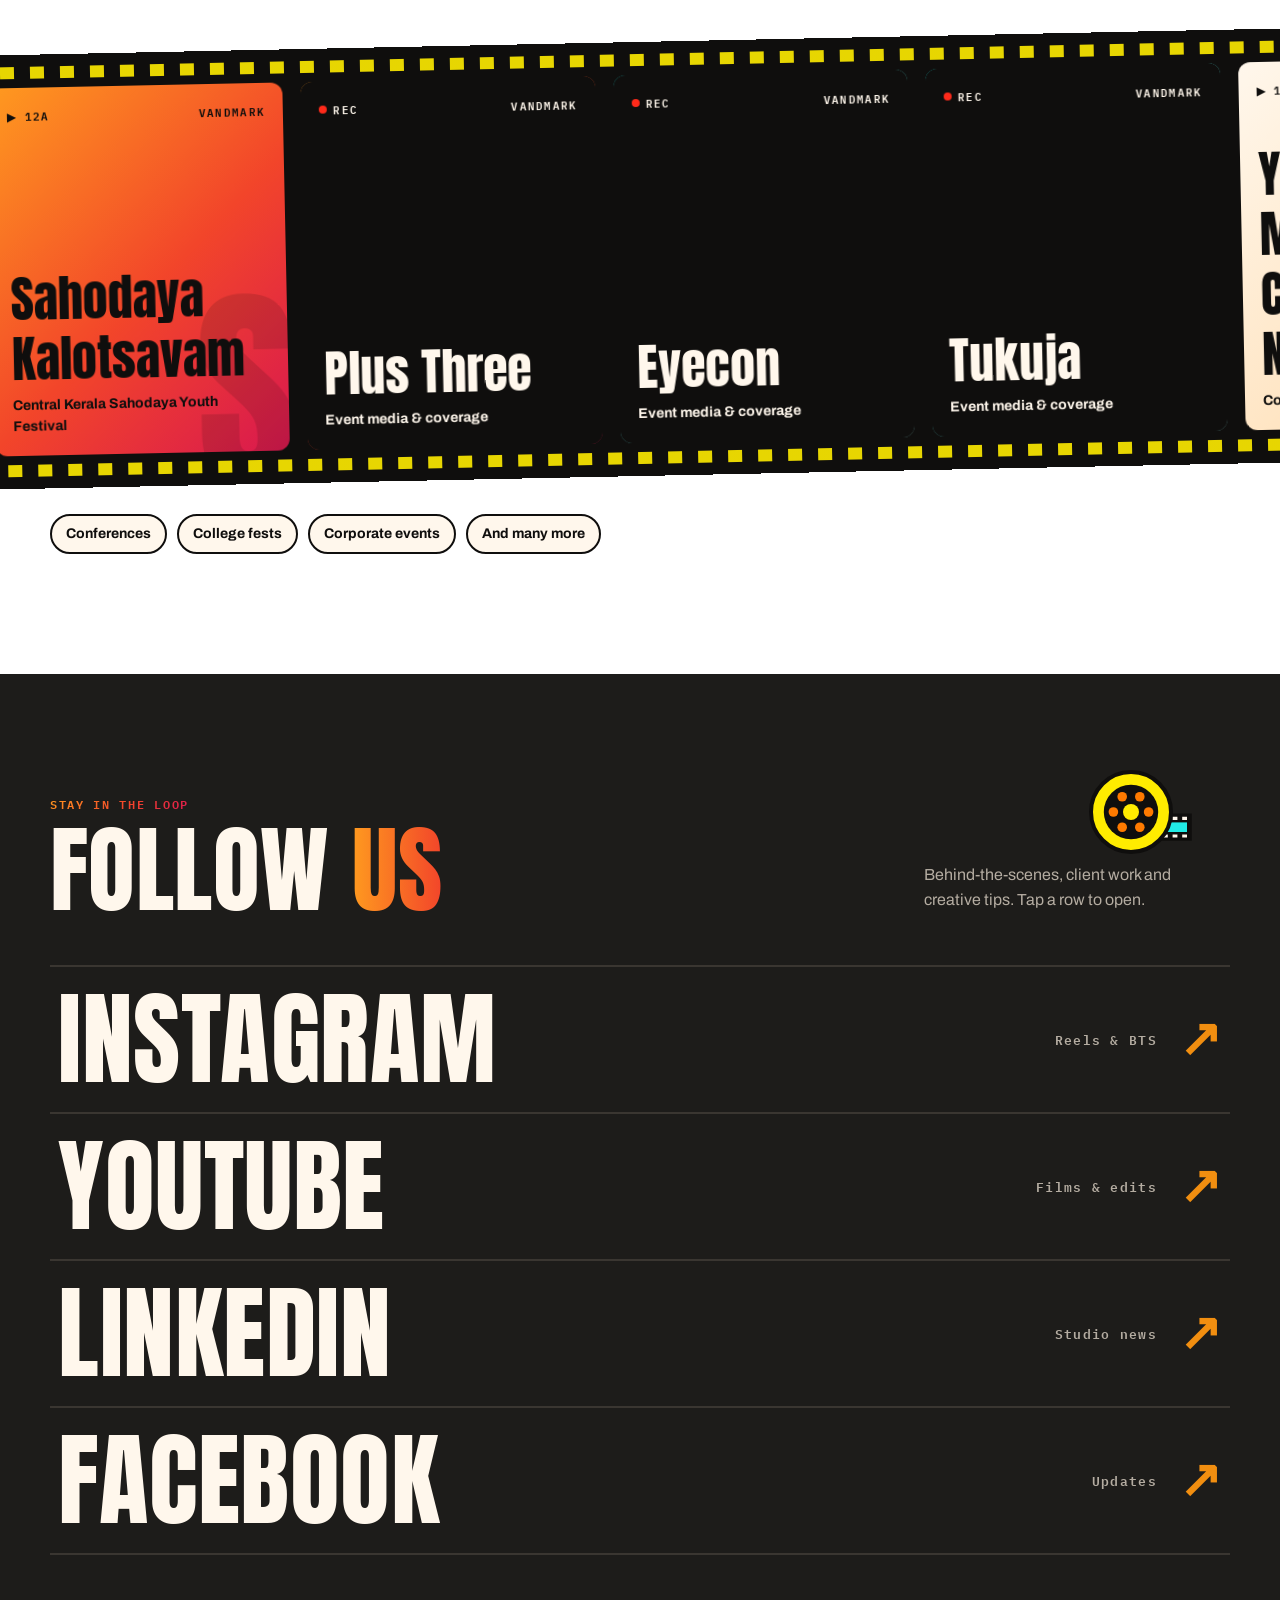
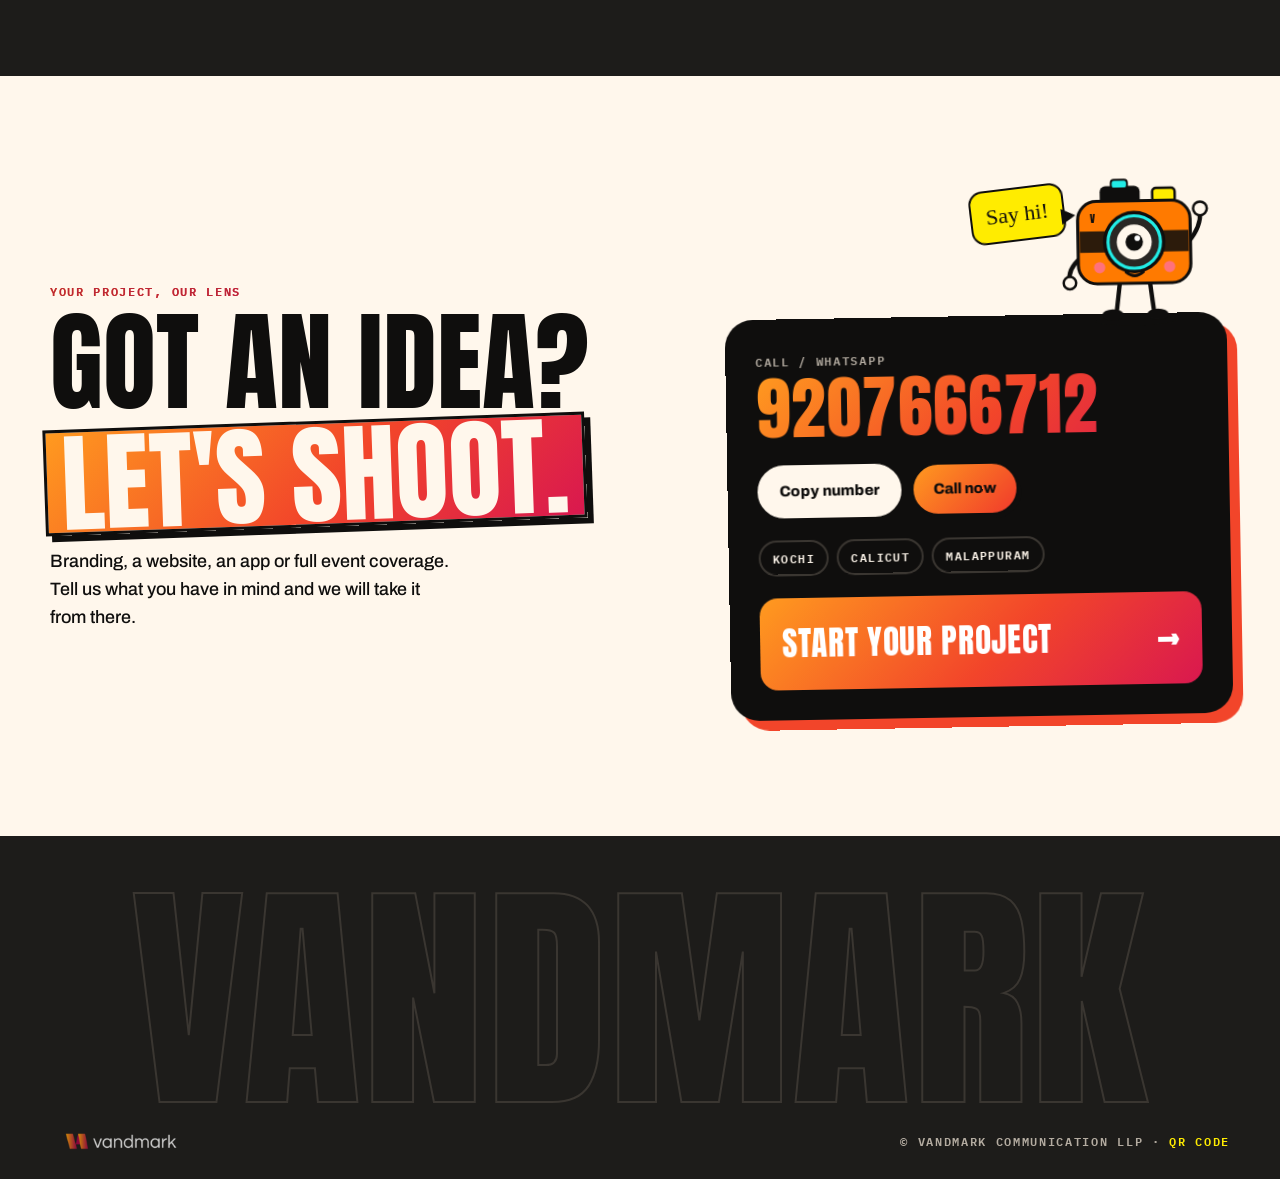
==== commit b5cb1e12: "feat: add Sahodaya Kalotsavam event and update live program navigation" ====
--- a/index.html
+++ b/index.html
@@ -25,11 +25,9 @@
       <ul>
         <li><a href="#reach">Contact</a></li>
         <li><a href="#services">Services</a></li>
-        <li><a href="#events">Events</a></li>
+        <li><a href="#events">Recent Events</a></li>
         <li><a href="#follow">Follow</a></li>
-        <li><a href="https://sahodaya.holygraceacademy.com/" target="_blank" rel="noopener noreferrer" class="nav-live-item"><span class="live-dot" aria-hidden="true"></span>Today's Program: Sahodaya</a></li>
       </ul>
-      <a href="https://sahodaya.holygraceacademy.com/" target="_blank" rel="noopener noreferrer" class="nav-mobile-live"><span class="live-dot" aria-hidden="true"></span>Sahodaya</a>
       <a class="btn o" data-link="whatsapp">Let's talk</a>
     </div>
   </header>
@@ -210,7 +208,7 @@
     <section class="sec events" id="events">
       <div class="in">
         <div class="sh">
-          <h2><span class="kicker mono">Media &amp; coverage</span>Events <span class="o">we shoot</span></h2>
+          <h2><span class="kicker mono">Media &amp; coverage</span>Recent Events <span class="o">we shoot</span></h2>
           <div class="sh-side">
             <div class="clap-wrap clap-slot" aria-hidden="true"></div>
             <p>We capture events end to end: photos, video and same-day content for social.</p>
